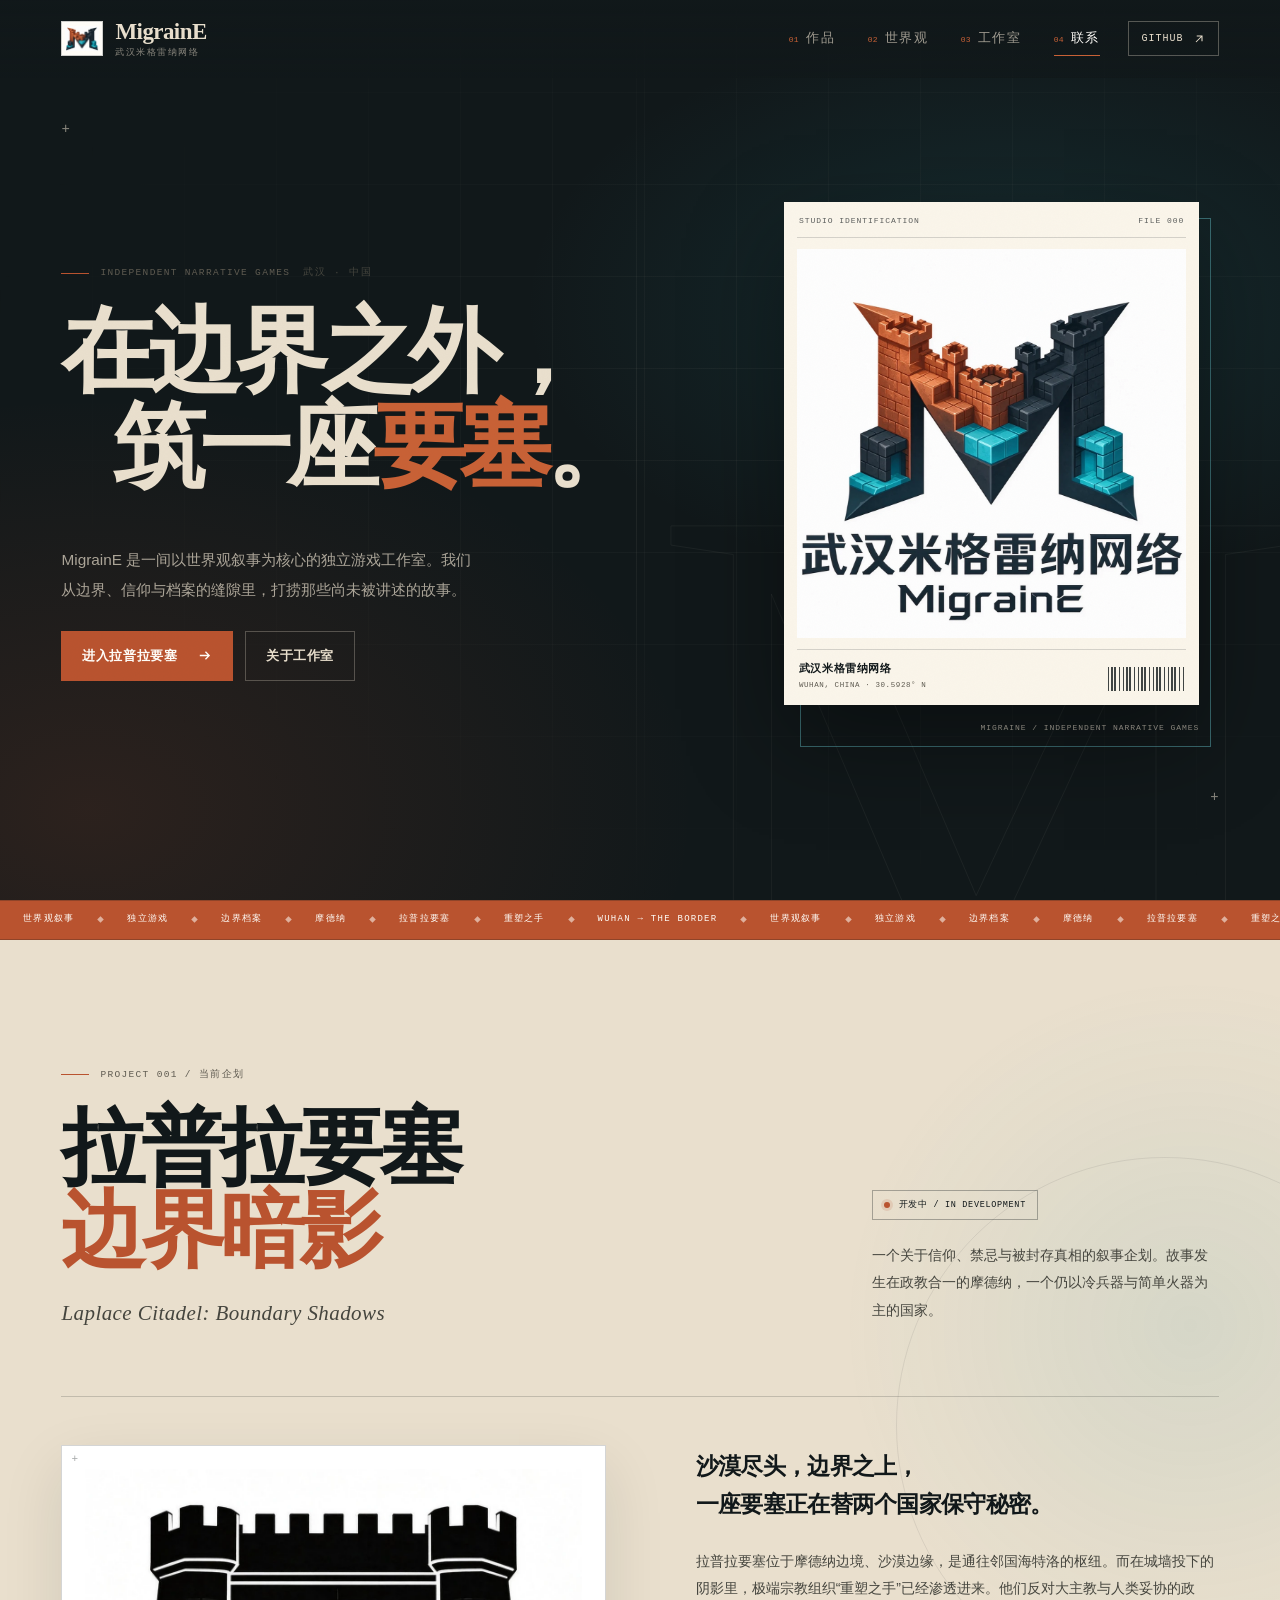
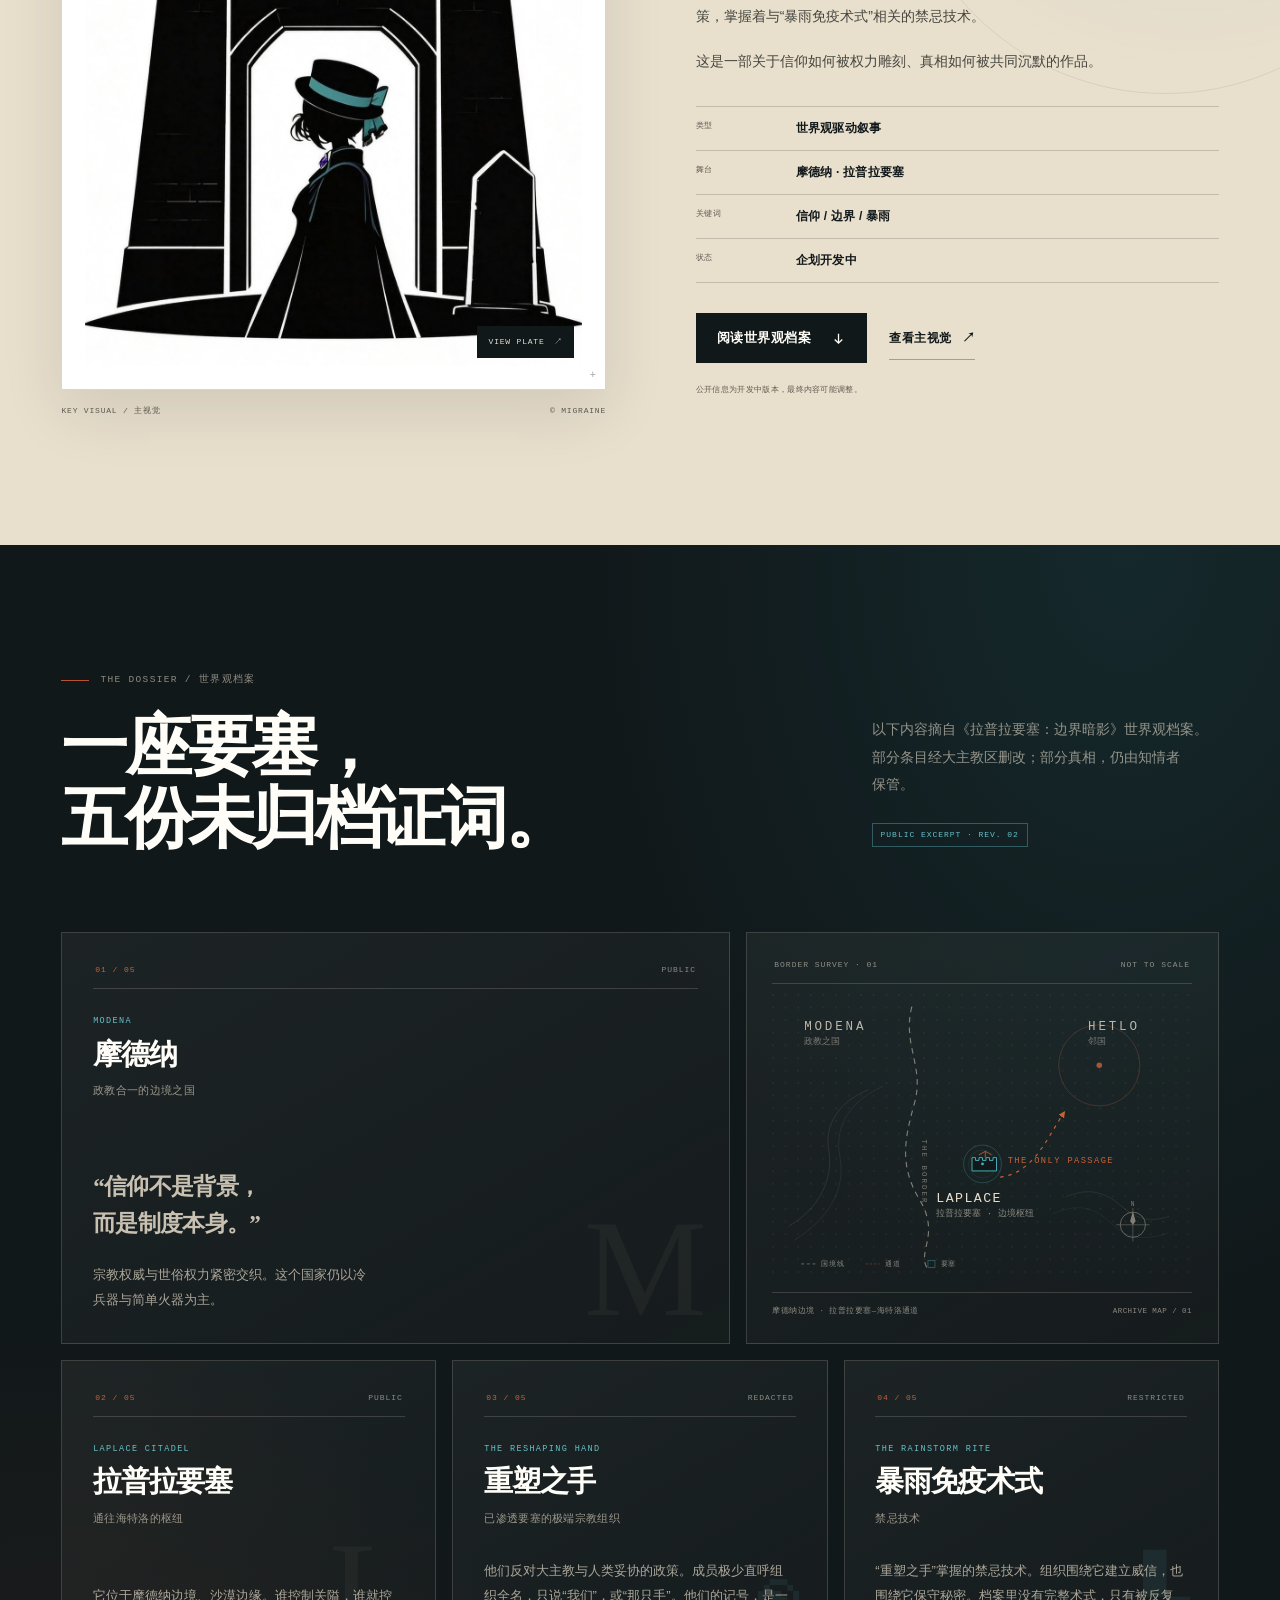
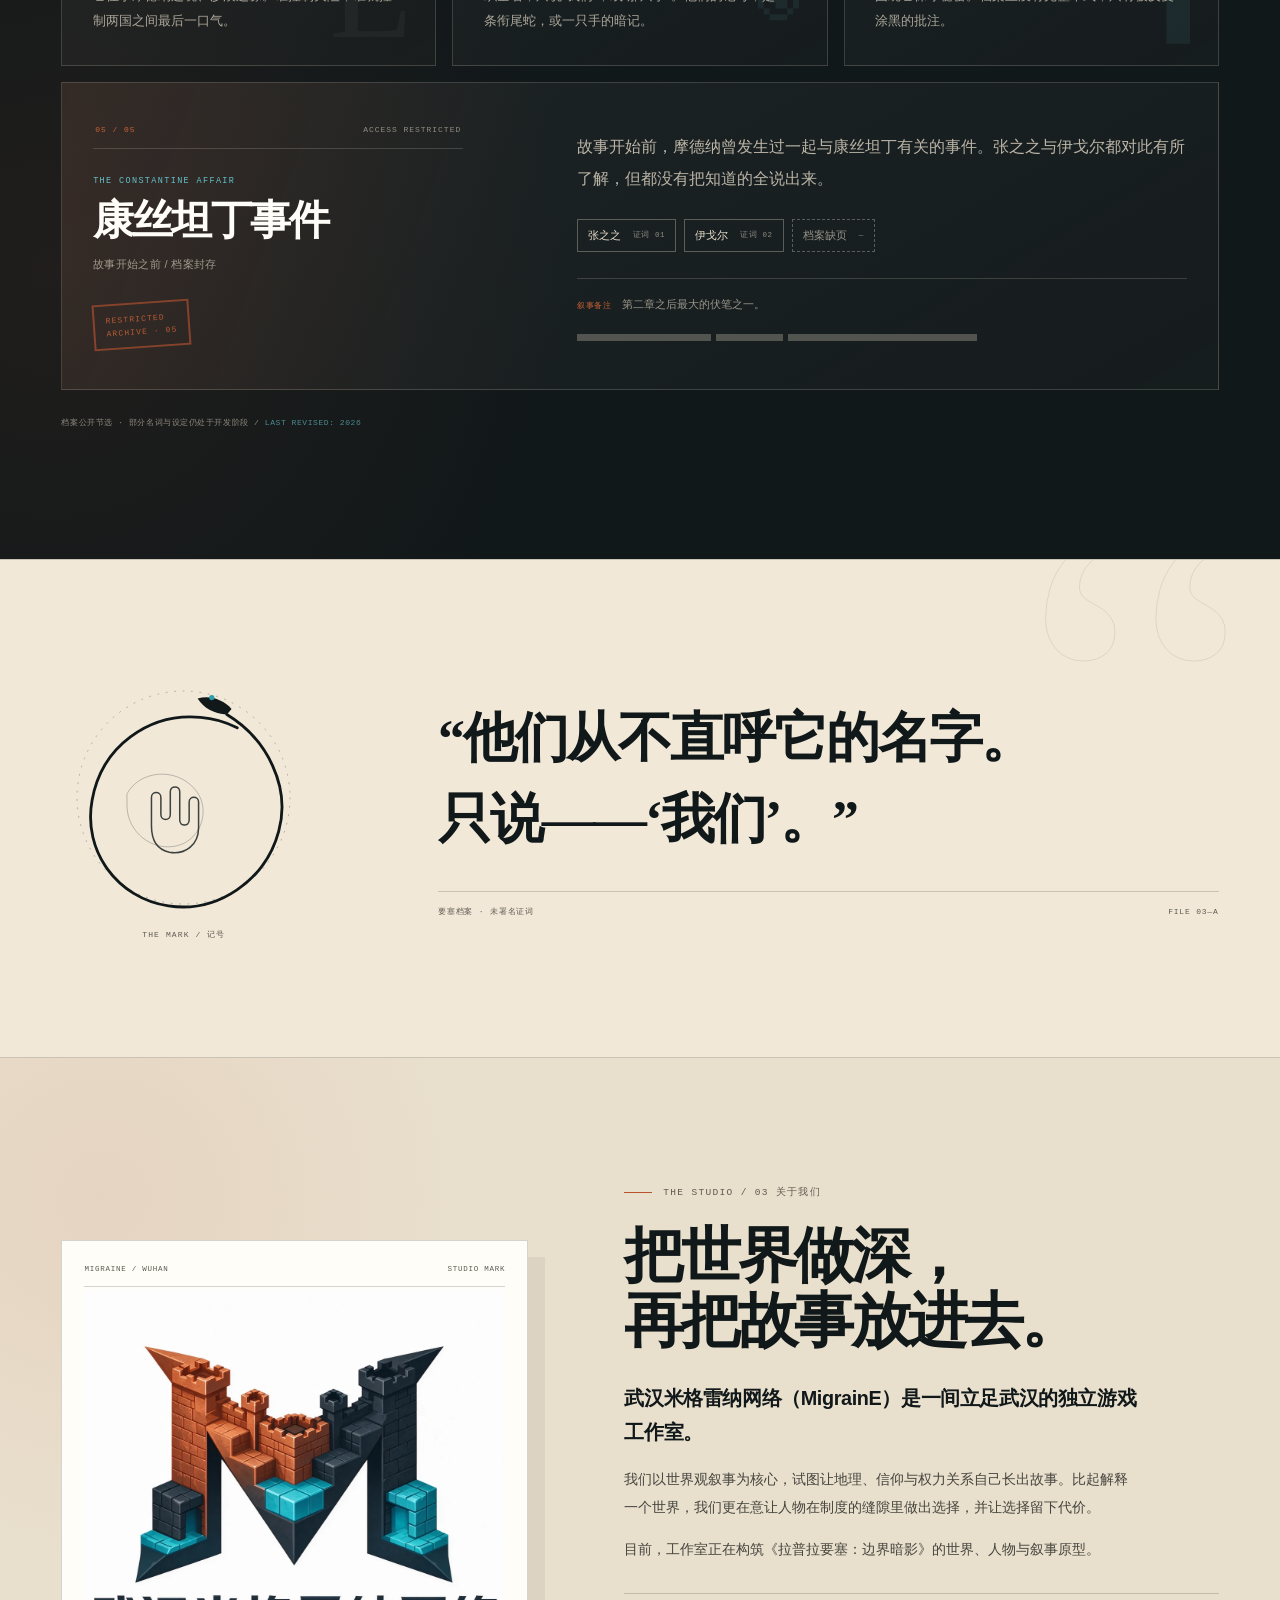
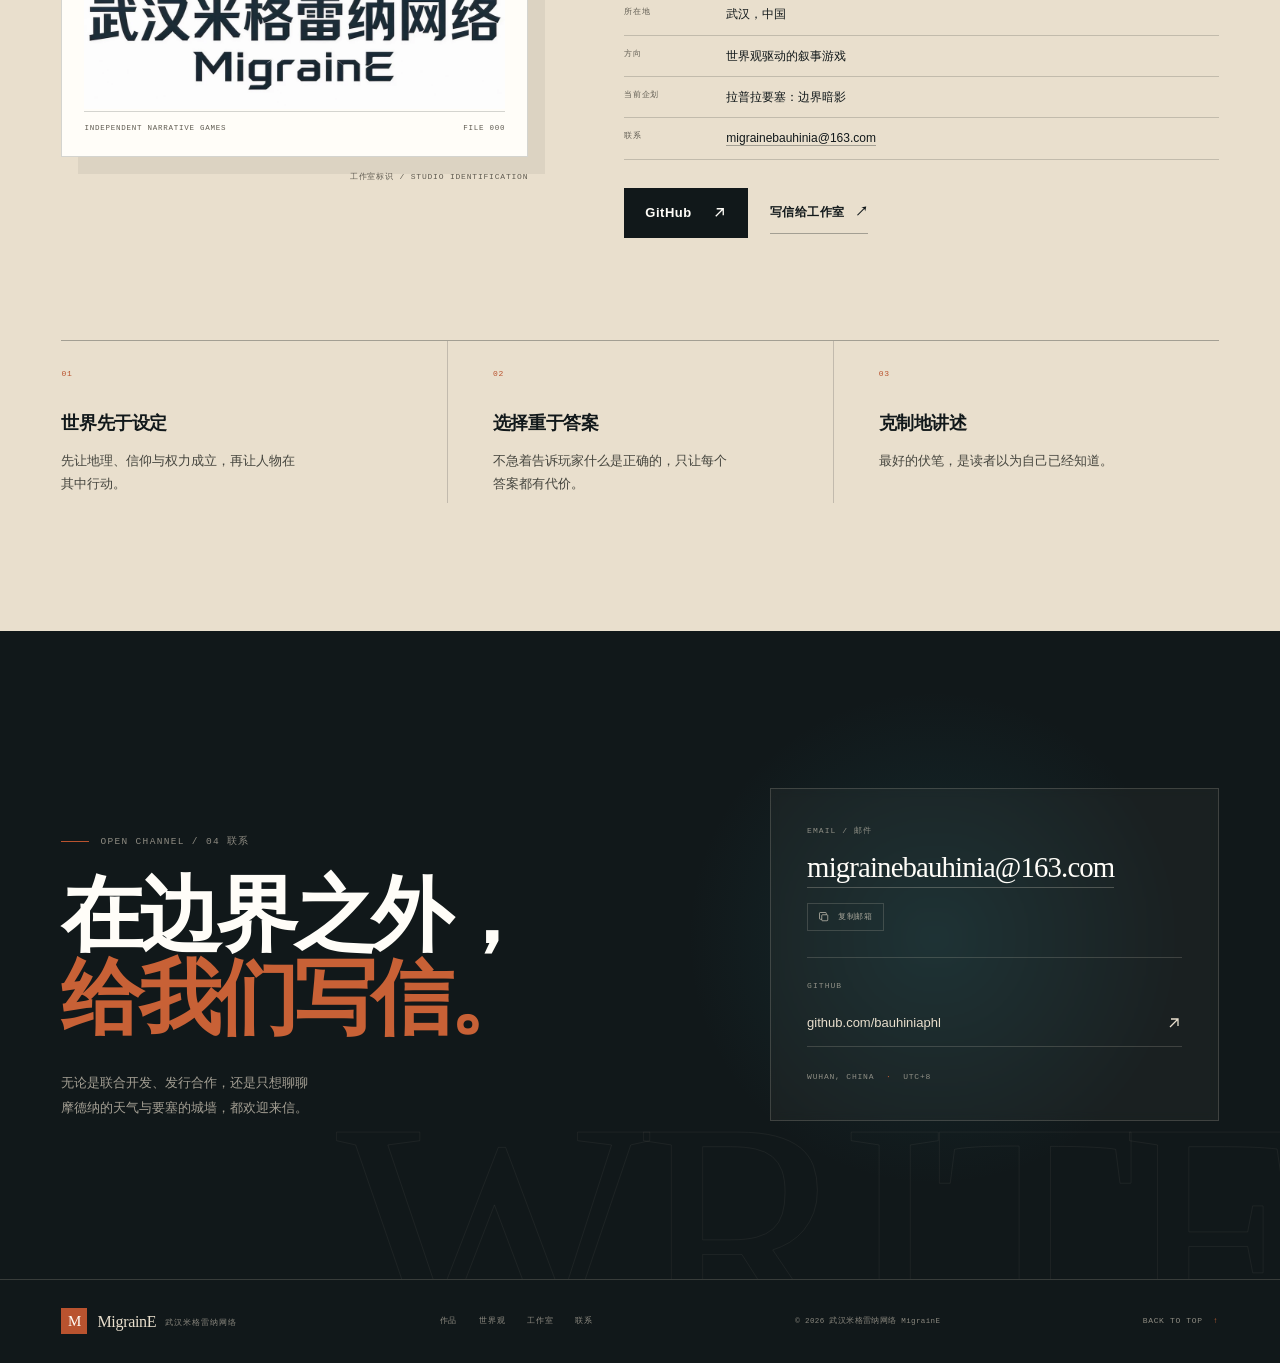
==== index.html @ 57218086 "Add files via upload" ====
<!DOCTYPE html>
<html lang="zh-CN">
<head>
  <meta charset="utf-8">
  <meta name="viewport" content="width=device-width, initial-scale=1">
  <title>MigrainE｜武汉米格雷纳网络 · 独立叙事游戏工作室</title>
  <meta name="description" content="MigrainE（武汉米格雷纳网络）是一间位于武汉的独立叙事游戏工作室。正在构筑《拉普拉要塞：边界暗影》——一部发生在政教之国摩德纳、围绕信仰、禁忌术式与被封存真相的叙事企划。">
  <meta name="theme-color" content="#11181a">
  <meta name="color-scheme" content="light">
  <link rel="canonical" href="https://bauhiniaphl.github.io/">
  <link rel="icon" type="image/png" sizes="32x32" href="assets/favicon-32.png">
  <link rel="apple-touch-icon" sizes="180x180" href="assets/apple-touch-icon.png">
  <link rel="manifest" href="site.webmanifest">
  <link rel="preload" as="image" href="assets/studio-logo.webp" type="image/webp">
  <link rel="stylesheet" href="styles.css">
  <script>document.documentElement.classList.add('js');</script>
  <noscript><style>.js .reveal{opacity:1!important;transform:none!important}</style></noscript>

  <meta property="og:type" content="website">
  <meta property="og:site_name" content="MigrainE">
  <meta property="og:locale" content="zh_CN">
  <meta property="og:title" content="MigrainE｜在边界之外，筑一座要塞">
  <meta property="og:description" content="武汉米格雷纳网络是一间以世界观叙事为核心的独立游戏工作室。当前企划：《拉普拉要塞：边界暗影》。">
  <meta property="og:url" content="https://bauhiniaphl.github.io/">
  <meta property="og:image" content="https://bauhiniaphl.github.io/assets/og-cover.jpg">
  <meta property="og:image:width" content="1200">
  <meta property="og:image:height" content="630">
  <meta property="og:image:alt" content="MigrainE 武汉米格雷纳网络——《拉普拉要塞：边界暗影》">
  <meta name="twitter:card" content="summary_large_image">
  <meta name="twitter:title" content="MigrainE｜在边界之外，筑一座要塞">
  <meta name="twitter:description" content="武汉米格雷纳网络是一间以世界观叙事为核心的独立游戏工作室。当前企划：《拉普拉要塞：边界暗影》。">
  <meta name="twitter:image" content="https://bauhiniaphl.github.io/assets/og-cover.jpg">

  <script type="application/ld+json">
  {
    "@context": "https://schema.org",
    "@type": "Organization",
    "name": "武汉米格雷纳网络",
    "alternateName": "MigrainE",
    "url": "https://bauhiniaphl.github.io/",
    "logo": "https://bauhiniaphl.github.io/assets/studio-logo.png",
    "email": "migrainebauhinia@163.com",
    "description": "位于武汉的独立叙事游戏工作室，以世界观叙事为核心。",
    "sameAs": ["https://github.com/bauhiniaphl"]
  }
  </script>
</head>
<body>
  <a class="skip-link" href="#main">跳到主要内容</a>
  <div class="grain" aria-hidden="true"></div>

  <header class="site-header" data-header>
    <div class="header-inner">
      <a class="brand" href="#top" aria-label="MigrainE 首页">
        <span class="brand-seal" aria-hidden="true">
          <img src="assets/studio-emblem.webp" alt="" width="560" height="402">
        </span>
        <span class="brand-text">
          <span class="brand-name">MigrainE</span>
          <span class="brand-cn">武汉米格雷纳网络</span>
        </span>
      </a>

      <nav class="site-nav" id="site-nav" aria-label="主导航">
        <a href="#project" data-nav="project"><span class="nav-index">01</span>作品</a>
        <a href="#world" data-nav="world"><span class="nav-index">02</span>世界观</a>
        <a href="#studio" data-nav="studio"><span class="nav-index">03</span>工作室</a>
        <a href="#contact" data-nav="contact"><span class="nav-index">04</span>联系</a>
        <a class="nav-mobile-github" href="https://github.com/bauhiniaphl" target="_blank" rel="noopener noreferrer">GitHub <span aria-hidden="true">↗</span></a>
        <div class="nav-mobile-meta">
          <span>Wuhan, China · UTC+8</span>
          <a href="mailto:migrainebauhinia@163.com">migrainebauhinia@163.com</a>
        </div>
      </nav>

      <div class="header-actions">
        <a class="github-link" href="https://github.com/bauhiniaphl" target="_blank" rel="noopener noreferrer">
          <span>GitHub</span>
          <svg viewBox="0 0 16 16" aria-hidden="true"><path d="M4 12 12 4M5 4h7v7"/></svg>
        </a>
        <button class="menu-toggle" type="button" aria-expanded="false" aria-controls="site-nav" aria-label="打开菜单">
          <span></span><span></span>
        </button>
      </div>
    </div>
  </header>

  <main id="main">
    <section class="hero" id="top" aria-labelledby="hero-title">
      <div class="hero-field" aria-hidden="true">
        <span class="hero-ghost">M</span>
        <span class="hero-cross hero-cross--tl">+</span>
        <span class="hero-cross hero-cross--br">+</span>
      </div>

      <div class="container hero-inner">
        <div class="hero-copy">
          <p class="eyebrow reveal">
            <span class="eyebrow-line" aria-hidden="true"></span>
            Independent narrative games
            <span class="eyebrow-cn">武汉 · 中国</span>
          </p>

          <h1 class="hero-title reveal" id="hero-title" style="--delay:.08s">
            <span>在边界之外，</span>
            <span>筑一座<em>要塞</em>。</span>
          </h1>

          <div class="hero-bottom reveal" style="--delay:.16s">
            <p class="hero-lede">
              MigrainE 是一间以世界观叙事为核心的独立游戏工作室。我们从边界、信仰与档案的缝隙里，打捞那些尚未被讲述的故事。
            </p>
            <div class="hero-actions">
              <a class="button button--solid" href="#project">
                进入拉普拉要塞
                <svg viewBox="0 0 16 16" aria-hidden="true"><path d="M3 8h10M9 4l4 4-4 4"/></svg>
              </a>
              <a class="button button--ghost" href="#studio">关于工作室</a>
            </div>
          </div>
        </div>

        <figure class="studio-card reveal" style="--delay:.24s">
          <div class="studio-card-frame">
            <div class="card-topline">
              <span>Studio identification</span>
              <span>File 000</span>
            </div>
            <div class="studio-card-image">
              <img src="assets/studio-logo.webp" alt="MigrainE 武汉米格雷纳网络工作室标识：由橙色与黑色城堡构成的字母 M，基座为青绿色。" width="1226" height="1226" fetchpriority="high" decoding="async">
            </div>
            <div class="card-bottomline">
              <div class="card-identity">
                <strong>武汉米格雷纳网络</strong>
                <span>Wuhan, China · 30.5928° N</span>
              </div>
              <div class="barcode" aria-hidden="true"></div>
            </div>
          </div>
          <figcaption>MigrainE / Independent narrative games</figcaption>
        </figure>
      </div>

      <div class="container hero-meta reveal" style="--delay:.3s">
        <p>30.5928° N&nbsp;&nbsp;/&nbsp;&nbsp;114.3055° E</p>
        <p class="scroll-cue"><span>Scroll to enter</span><i aria-hidden="true"></i></p>
        <p>Project 001 <span aria-hidden="true">/</span> Laplace</p>
      </div>
    </section>

    <div class="ticker" aria-hidden="true">
      <div class="ticker-track">
        <span>世界观叙事</span><i>◆</i>
        <span>独立游戏</span><i>◆</i>
        <span>边界档案</span><i>◆</i>
        <span>摩德纳</span><i>◆</i>
        <span>拉普拉要塞</span><i>◆</i>
        <span>重塑之手</span><i>◆</i>
        <span>Wuhan → The Border</span><i>◆</i>
        <span>世界观叙事</span><i>◆</i>
        <span>独立游戏</span><i>◆</i>
        <span>边界档案</span><i>◆</i>
        <span>摩德纳</span><i>◆</i>
        <span>拉普拉要塞</span><i>◆</i>
        <span>重塑之手</span><i>◆</i>
        <span>Wuhan → The Border</span><i>◆</i>
      </div>
    </div>

    <section class="project section" id="project" aria-labelledby="project-title">
      <div class="container">
        <header class="section-head">
          <div class="section-heading reveal">
            <p class="eyebrow"><span class="eyebrow-line" aria-hidden="true"></span>Project 001 / 当前企划</p>
            <h2 id="project-title">拉普拉要塞<br><span>边界暗影</span></h2>
            <p class="latin-title">Laplace Citadel: Boundary Shadows</p>
          </div>
          <div class="section-head-aside reveal" style="--delay:.1s">
            <span class="status"><i aria-hidden="true"></i>开发中 / In development</span>
            <p>一个关于信仰、禁忌与被封存真相的叙事企划。故事发生在政教合一的摩德纳，一个仍以冷兵器与简单火器为主的国家。</p>
          </div>
        </header>

        <div class="project-grid">
          <figure class="project-figure reveal">
            <button class="art-open" type="button" data-lightbox data-title="拉普拉要塞：边界暗影" data-caption="Key visual · Project 001" data-image="assets/work-logo.webp" aria-label="查看《拉普拉要塞：边界暗影》主视觉大图">
              <span class="art-plate">
                <img src="assets/work-logo.webp" alt="《拉普拉要塞：边界暗影》视觉：戴青绿色缎带礼帽的女性剪影站在黑色要塞拱门前，右侧立着一块石碑。" width="1115" height="1115" loading="lazy" decoding="async">
                <span class="art-open-label">View plate <span aria-hidden="true">↗</span></span>
              </span>
            </button>
            <figcaption>
              <span>Key visual / 主视觉</span>
              <span>© MigrainE</span>
            </figcaption>
          </figure>

          <div class="project-copy reveal" style="--delay:.1s">
            <p class="project-lede">沙漠尽头，边界之上，<br>一座要塞正在替两个国家保守秘密。</p>
            <p>拉普拉要塞位于摩德纳边境、沙漠边缘，是通往邻国海特洛的枢纽。而在城墙投下的阴影里，极端宗教组织“重塑之手”已经渗透进来。他们反对大主教与人类妥协的政策，掌握着与“暴雨免疫术式”相关的禁忌技术。</p>
            <p>这是一部关于信仰如何被权力雕刻、真相如何被共同沉默的作品。</p>

            <dl class="project-meta">
              <div><dt>类型</dt><dd>世界观驱动叙事</dd></div>
              <div><dt>舞台</dt><dd>摩德纳 · 拉普拉要塞</dd></div>
              <div><dt>关键词</dt><dd>信仰 / 边界 / 暴雨</dd></div>
              <div><dt>状态</dt><dd>企划开发中</dd></div>
            </dl>

            <div class="project-actions">
              <a class="button button--ink" href="#world">
                阅读世界观档案
                <svg viewBox="0 0 16 16" aria-hidden="true"><path d="M8 3v10M4 9l4 4 4-4"/></svg>
              </a>
              <button class="text-button" type="button" data-lightbox data-title="拉普拉要塞：边界暗影" data-caption="Key visual · Project 001" data-image="assets/work-logo.webp">
                查看主视觉 <span aria-hidden="true">↗</span>
              </button>
            </div>
            <p class="micro-note">公开信息为开发中版本，最终内容可能调整。</p>
          </div>
        </div>
      </div>
    </section>

    <section class="world section" id="world" aria-labelledby="world-title">
      <div class="container">
        <header class="section-head section-head--dark">
          <div class="section-heading reveal">
            <p class="eyebrow eyebrow--light"><span class="eyebrow-line" aria-hidden="true"></span>The dossier / 世界观档案</p>
            <h2 id="world-title">一座要塞，<br>五份未归档证词。</h2>
          </div>
          <div class="section-head-aside reveal" style="--delay:.1s">
            <p>以下内容摘自《拉普拉要塞：边界暗影》世界观档案。部分条目经大主教区删改；部分真相，仍由知情者保管。</p>
            <p class="file-stamp">Public excerpt · Rev. 02</p>
          </div>
        </header>

        <div class="dossier-grid">
          <article class="dossier-card dossier-card--modena reveal">
            <div class="card-topline">
              <span class="file-no">01 / 05</span>
              <span>Public</span>
            </div>
            <p class="card-en">Modena</p>
            <h3>摩德纳</h3>
            <p class="card-tag">政教合一的边境之国</p>
            <p class="card-quote">“信仰不是背景，<br>而是制度本身。”</p>
            <p class="card-body">宗教权威与世俗权力紧密交织。这个国家仍以冷兵器与简单火器为主。</p>
            <span class="card-mark" aria-hidden="true">M</span>
          </article>

          <figure class="map-card reveal" style="--delay:.06s">
            <div class="card-topline">
              <span>Border survey · 01</span>
              <span>Not to scale</span>
            </div>
            <svg class="border-map" viewBox="0 0 600 410" role="img" aria-labelledby="map-title map-desc">
              <title id="map-title">摩德纳边境与拉普拉要塞位置示意图</title>
              <desc id="map-desc">拉普拉要塞位于摩德纳边境沙漠边缘，一条通道由此通往邻国海特洛。</desc>
              <defs>
                <pattern id="map-dots" width="18" height="18" patternUnits="userSpaceOnUse">
                  <circle cx="1.5" cy="1.5" r="1" fill="currentColor" opacity=".12"/>
                </pattern>
                <marker id="route-arrow" viewBox="0 0 10 10" refX="8" refY="5" markerWidth="6" markerHeight="6" orient="auto-start-reverse">
                  <path d="M0 0 10 5 0 10z" fill="#c86136"/>
                </marker>
              </defs>
              <rect width="600" height="410" fill="url(#map-dots)"/>
              <g fill="none" stroke="currentColor" stroke-width="1">
                <path d="M24 332c45-26 64-69 57-109s20-72 57-86" opacity=".14"/>
                <path d="M32 352c48-30 74-72 65-119s18-82 62-101" opacity=".1"/>
                <path d="M420 290c31-13 55-8 78 12s41 25 70 16" opacity=".12"/>
                <path d="M400 315c36-17 62-10 84 12s45 27 82 15" opacity=".08"/>
              </g>
              <circle cx="468" cy="102" r="58" fill="none" stroke="#c86136" stroke-width="1" opacity=".38"/>
              <circle cx="468" cy="102" r="4" fill="#c86136" opacity=".8"/>
              <path d="M200 18c-14 53 18 86 4 137s-23 89 7 139-4 75 11 98" fill="none" stroke="currentColor" stroke-width="1.6" stroke-dasharray="8 7" opacity=".5"/>
              <text class="map-border-label" x="214" y="208" fill="currentColor" opacity=".45" font-size="10.5" letter-spacing="3" transform="rotate(90 214 208)">THE BORDER</text>
              <text x="46" y="52" fill="currentColor" font-size="18" letter-spacing="4" opacity=".78">MODENA</text>
              <text x="46" y="72" fill="currentColor" font-size="13" opacity=".46">政教之国</text>
              <text x="452" y="52" fill="currentColor" font-size="18" letter-spacing="4" opacity=".78">HETLO</text>
              <text x="452" y="72" fill="currentColor" font-size="13" opacity=".46">邻国</text>
              <path d="M326 262c49-6 68-58 92-93" fill="none" stroke="#c86136" stroke-width="1.6" stroke-dasharray="5 7" marker-end="url(#route-arrow)"/>
              <text class="map-route-label" x="337" y="241" fill="#c86136" font-size="12.5" letter-spacing="2">THE ONLY PASSAGE</text>
              <g transform="translate(280 222)">
                <circle cx="21" cy="21" r="27" fill="none" stroke="#48aeb7" stroke-width="1" opacity=".4"/>
                <circle cx="21" cy="21" r="20" fill="none" stroke="#48aeb7" stroke-width="1" opacity=".16"/>
                <path d="M6 31V12h5v4h5v-4h5v4h5v-4h5v4h5v-4h5v19H6z" fill="#11181a" stroke="#48aeb7" stroke-width="1.4"/>
                <path d="M25 3v9M16 8l9-5 9 5" fill="none" stroke="#c86136" stroke-width="1.2"/>
                <circle cx="21" cy="21" r="2" fill="#48aeb7"/>
              </g>
              <text x="235" y="297" fill="currentColor" font-size="19" letter-spacing="2">LAPLACE</text>
              <text class="map-site-cn" x="235" y="317" fill="currentColor" font-size="13" opacity=".55">拉普拉要塞 · 边境枢纽</text>
              <g class="map-compass" transform="translate(516 330)" fill="none" stroke="currentColor" opacity=".5">
                <circle r="18"/>
                <path d="M0-24V24M-24 0H24" stroke-width=".7"/>
                <path d="M0-19 4-5 0 0-4-5z" fill="currentColor" stroke="none"/>
                <text x="-3" y="-27" fill="currentColor" stroke="none" font-size="9">N</text>
              </g>
              <g class="map-legend" transform="translate(42 386)" fill="currentColor" font-size="9.5" letter-spacing="1.3" opacity=".55">
                <line x1="0" y1="0" x2="20" y2="0" stroke="currentColor" stroke-dasharray="4 4"/>
                <text x="28" y="3">国境线</text>
                <line x1="92" y1="0" x2="112" y2="0" stroke="#c86136" stroke-dasharray="3 3"/>
                <text x="120" y="3">通道</text>
                <rect x="181" y="-5" width="10" height="10" fill="none" stroke="#48aeb7"/>
                <text x="199" y="3">要塞</text>
              </g>
            </svg>
            <figcaption>
              <span>摩德纳边境 · 拉普拉要塞—海特洛通道</span>
              <span>Archive map / 01</span>
            </figcaption>
          </figure>

          <article class="dossier-card reveal">
            <div class="card-topline">
              <span class="file-no">02 / 05</span>
              <span>Public</span>
            </div>
            <p class="card-en">Laplace Citadel</p>
            <h3>拉普拉要塞</h3>
            <p class="card-tag">通往海特洛的枢纽</p>
            <p class="card-body">它位于摩德纳边境、沙漠边缘。谁控制关隘，谁就控制两国之间最后一口气。</p>
            <span class="card-mark" aria-hidden="true">L</span>
          </article>

          <article class="dossier-card reveal" style="--delay:.06s">
            <div class="card-topline">
              <span class="file-no">03 / 05</span>
              <span>Redacted</span>
            </div>
            <p class="card-en">The Reshaping Hand</p>
            <h3>重塑之手</h3>
            <p class="card-tag">已渗透要塞的极端宗教组织</p>
            <p class="card-body">他们反对大主教与人类妥协的政策。成员极少直呼组织全名，只说“我们”，或“那只手”。他们的记号，是一条衔尾蛇，或一只手的暗记。</p>
            <span class="card-mark card-mark--seal" aria-hidden="true">◉</span>
          </article>

          <article class="dossier-card reveal" style="--delay:.12s">
            <div class="card-topline">
              <span class="file-no">04 / 05</span>
              <span>Restricted</span>
            </div>
            <p class="card-en">The Rainstorm Rite</p>
            <h3>暴雨免疫术式</h3>
            <p class="card-tag">禁忌技术</p>
            <p class="card-body">“重塑之手”掌握的禁忌技术。组织围绕它建立威信，也围绕它保守秘密。档案里没有完整术式，只有被反复涂黑的批注。</p>
            <span class="card-mark card-mark--seal" aria-hidden="true">▚</span>
          </article>

          <article class="dossier-card dossier-card--wide reveal">
            <div class="constantine-head">
              <div>
                <div class="card-topline">
                  <span class="file-no">05 / 05</span>
                  <span>Access restricted</span>
                </div>
                <p class="card-en">The Constantine Affair</p>
                <h3>康丝坦丁事件</h3>
                <p class="card-tag">故事开始之前 / 档案封存</p>
              </div>
              <span class="seal" aria-hidden="true">RESTRICTED<br>ARCHIVE · 05</span>
            </div>
            <div class="constantine-body">
              <p>故事开始前，摩德纳曾发生过一起与康丝坦丁有关的事件。张之之与伊戈尔都对此有所了解，但都没有把知道的全说出来。</p>
              <div class="witnesses" aria-label="相关知情者">
                <span class="witness">张之之 <i>证词 01</i></span>
                <span class="witness">伊戈尔 <i>证词 02</i></span>
                <span class="witness witness--blank">档案缺页 <i>—</i></span>
              </div>
              <p class="dev-note"><span>叙事备注</span> 第二章之后最大的伏笔之一。</p>
              <div class="redaction" aria-hidden="true">
                <span></span><span></span><span></span>
              </div>
            </div>
          </article>
        </div>

        <p class="dossier-footnote reveal">档案公开节选 · 部分名词与设定仍处于开发阶段 / <span>Last revised: 2026</span></p>
      </div>
    </section>

    <section class="interlude" aria-labelledby="interlude-title">
      <div class="container interlude-inner">
        <div class="ouroboros reveal" aria-hidden="true">
          <svg viewBox="0 0 260 260" fill="none">
            <circle cx="130" cy="130" r="113" stroke="currentColor" stroke-width="1" stroke-dasharray="2 7" opacity=".28"/>
            <path d="M176 42c43 26 68 77 55 124-14 52-65 87-117 79C60 237 23 187 33 133 43 76 93 40 148 45c14 1 27 5 39 11" stroke="currentColor" stroke-width="3" stroke-linecap="round"/>
            <path d="M176 42c-14-1-25-7-31-17 13-4 27 1 36 11l-5 6z" fill="currentColor"/>
            <path d="M70 126c14-25 51-28 71-6 19 20 9 54-17 61-27 7-54-14-54-43 0-4 0-8 0-12z" stroke="currentColor" stroke-width="1" opacity=".26"/>
            <path d="M96 130c0-7 10-7 10 0v18c0 7 10 7 10 0v-24c0-7 10-7 10 0v30c0 7 10 7 10 0v-19c0-7 10-7 10 0v27c0 18-14 29-31 26-15-3-19-14-19-28v-30z" stroke="currentColor" stroke-width="1.6" stroke-linejoin="round" opacity=".8"/>
            <circle cx="160" cy="24" r="2.8" fill="#2b9eaa"/>
          </svg>
          <span class="ouroboros-label">The mark / 记号</span>
        </div>

        <blockquote class="interlude-quote reveal" style="--delay:.08s">
          <p id="interlude-title">“他们从不直呼它的名字。<br>只说——‘我们’。”</p>
          <footer>
            <span>要塞档案 · 未署名证词</span>
            <span>File 03—A</span>
          </footer>
        </blockquote>
      </div>
    </section>

    <section class="studio section" id="studio" aria-labelledby="studio-title">
      <div class="container">
        <div class="studio-grid">
          <figure class="studio-art reveal">
            <div class="studio-art-plate">
              <div class="plate-topline"><span>MigrainE / Wuhan</span><span>Studio mark</span></div>
              <img src="assets/studio-logo.webp" alt="武汉米格雷纳网络完整工作室标识，包含橙黑青三色的城堡 M 与中英文工作室名称。" width="1226" height="1226" loading="lazy" decoding="async">
              <div class="plate-bottomline"><span>Independent narrative games</span><span>File 000</span></div>
            </div>
            <figcaption>工作室标识 / Studio identification</figcaption>
          </figure>

          <div class="studio-copy">
            <div class="section-heading reveal">
              <p class="eyebrow"><span class="eyebrow-line" aria-hidden="true"></span>The studio / 03 关于我们</p>
              <h2 id="studio-title">把世界做深，<br>再把故事放进去。</h2>
            </div>
            <div class="studio-text reveal" style="--delay:.08s">
              <p class="studio-lede">武汉米格雷纳网络（MigrainE）是一间立足武汉的独立游戏工作室。</p>
              <p>我们以世界观叙事为核心，试图让地理、信仰与权力关系自己长出故事。比起解释一个世界，我们更在意让人物在制度的缝隙里做出选择，并让选择留下代价。</p>
              <p>目前，工作室正在构筑《拉普拉要塞：边界暗影》的世界、人物与叙事原型。</p>
            </div>

            <dl class="studio-facts reveal" style="--delay:.14s">
              <div><dt>所在地</dt><dd>武汉，中国</dd></div>
              <div><dt>方向</dt><dd>世界观驱动的叙事游戏</dd></div>
              <div><dt>当前企划</dt><dd>拉普拉要塞：边界暗影</dd></div>
              <div><dt>联系</dt><dd><a href="mailto:migrainebauhinia@163.com">migrainebauhinia@163.com</a></dd></div>
            </dl>

            <div class="studio-actions reveal" style="--delay:.2s">
              <a class="button button--ink" href="https://github.com/bauhiniaphl" target="_blank" rel="noopener noreferrer">
                GitHub
                <svg viewBox="0 0 16 16" aria-hidden="true"><path d="M4 12 12 4M5 4h7v7"/></svg>
              </a>
              <a class="text-button" href="mailto:migrainebauhinia@163.com">写信给工作室 <span aria-hidden="true">↗</span></a>
            </div>
          </div>
        </div>

        <div class="principles">
          <article class="principle reveal">
            <span class="principle-no">01</span>
            <h3>世界先于设定</h3>
            <p>先让地理、信仰与权力成立，再让人物在其中行动。</p>
          </article>
          <article class="principle reveal" style="--delay:.06s">
            <span class="principle-no">02</span>
            <h3>选择重于答案</h3>
            <p>不急着告诉玩家什么是正确的，只让每个答案都有代价。</p>
          </article>
          <article class="principle reveal" style="--delay:.12s">
            <span class="principle-no">03</span>
            <h3>克制地讲述</h3>
            <p>最好的伏笔，是读者以为自己已经知道。</p>
          </article>
        </div>
      </div>
    </section>

    <section class="contact section" id="contact" aria-labelledby="contact-title">
      <div class="contact-glow" aria-hidden="true"></div>
      <span class="contact-ghost" aria-hidden="true">WRITE</span>
      <div class="container">
        <div class="contact-grid">
          <div class="contact-copy">
            <p class="eyebrow eyebrow--light reveal"><span class="eyebrow-line" aria-hidden="true"></span>Open channel / 04 联系</p>
            <h2 class="reveal" id="contact-title" style="--delay:.06s">在边界之外，<br><em>给我们写信。</em></h2>
            <p class="reveal" style="--delay:.12s">无论是联合开发、发行合作，还是只想聊聊摩德纳的天气与要塞的城墙，都欢迎来信。</p>
          </div>

          <div class="contact-card reveal" style="--delay:.16s">
            <p class="card-label">Email / 邮件</p>
            <a class="mail-link" href="mailto:migrainebauhinia@163.com">migrainebauhinia@163.com</a>
            <button class="copy-button" type="button" data-copy-email="migrainebauhinia@163.com">
              <svg viewBox="0 0 16 16" aria-hidden="true"><rect x="5" y="5" width="8" height="8" rx="1"/><path d="M11 5V3a1 1 0 0 0-1-1H3a1 1 0 0 0-1 1v7a1 1 0 0 0 1 1h2"/></svg>
              <span>复制邮箱</span>
            </button>
            <div class="contact-divider"></div>
            <p class="card-label">GitHub</p>
            <a class="github-row" href="https://github.com/bauhiniaphl" target="_blank" rel="noopener noreferrer">
              <span>github.com/bauhiniaphl</span>
              <svg viewBox="0 0 16 16" aria-hidden="true"><path d="M4 12 12 4M5 4h7v7"/></svg>
            </a>
            <p class="contact-location">Wuhan, China <span>·</span> UTC+8</p>
          </div>
        </div>
      </div>
    </section>
  </main>

  <footer class="site-footer">
    <div class="container footer-inner">
      <a class="footer-brand" href="#top" aria-label="回到顶部">
        <span class="footer-mark" aria-hidden="true">M</span>
        <span>MigrainE <i>武汉米格雷纳网络</i></span>
      </a>
      <nav class="footer-nav" aria-label="页脚导航">
        <a href="#project">作品</a>
        <a href="#world">世界观</a>
        <a href="#studio">工作室</a>
        <a href="#contact">联系</a>
      </nav>
      <p class="copyright">© <span data-year>2026</span> 武汉米格雷纳网络 MigrainE</p>
      <a class="back-top" href="#top">Back to top <span aria-hidden="true">↑</span></a>
    </div>
  </footer>

  <dialog class="lightbox" id="lightbox" aria-labelledby="lightbox-title">
    <div class="lightbox-panel">
      <button class="lightbox-close" type="button" aria-label="关闭大图">
        <span></span><span></span>
      </button>
      <figure>
        <div class="lightbox-image"><img id="lightbox-image" src="assets/work-logo.webp" alt="" width="1115" height="1115"></div>
        <figcaption>
          <strong id="lightbox-title">拉普拉要塞：边界暗影</strong>
          <span id="lightbox-caption">Key visual · Project 001</span>
        </figcaption>
      </figure>
    </div>
  </dialog>

  <div class="toast" role="status" aria-live="polite" data-toast></div>

  <script src="script.js" defer></script>
</body>
</html>
---- styles.css ----
/* =========================================================
   MigrainE — studio site
   A single-page, dependency-free GitHub Pages build.
   ========================================================= */

:root {
  --ink: #11181a;
  --ink-2: #172124;
  --ink-3: #223034;
  --paper: #e9dfcd;
  --paper-2: #f1e8d8;
  --paper-3: #faf5ea;
  --paper-bright: #fffdf8;
  --rust: #b9532f;
  --rust-2: #c86136;
  --teal: #2b8c97;
  --teal-2: #64c1c9;
  --muted: #5f5b51;
  --ink-soft: #45453e;
  --line: rgba(17, 24, 26, 0.18);
  --line-strong: rgba(17, 24, 26, 0.32);
  --line-light: rgba(233, 223, 205, 0.18);
  --line-light-strong: rgba(233, 223, 205, 0.32);
  --display: "Palatino Linotype", "Book Antiqua", Palatino, "URW Palladio L", Georgia, serif;
  --sans: "Segoe UI Variable Display", "Segoe UI", "Noto Sans SC", "Source Han Sans SC", "PingFang SC", "Microsoft YaHei", sans-serif;
  --serif-cn: "Songti SC", "STSong", "Noto Serif SC", "Source Han Serif SC", "SimSun", serif;
  --mono: "Cascadia Mono", "SFMono-Regular", Consolas, "Liberation Mono", monospace;
  --max: 1440px;
  --gutter: clamp(20px, 4.8vw, 72px);
  --header-h: 78px;
  --ease: cubic-bezier(0.22, 1, 0.36, 1);
}

*,
*::before,
*::after {
  box-sizing: border-box;
}

html {
  scroll-behavior: smooth;
  scroll-padding-top: calc(var(--header-h) + 20px);
}

body {
  margin: 0;
  background: var(--paper);
  color: var(--ink);
  font-family: var(--sans);
  font-size: 16px;
  line-height: 1.7;
  -webkit-font-smoothing: antialiased;
  text-rendering: optimizeLegibility;
  overflow-x: hidden;
}

body.nav-open {
  overflow: hidden;
}

img,
svg {
  max-width: 100%;
}

img {
  height: auto;
}

a {
  color: inherit;
  text-decoration: none;
}

button {
  color: inherit;
  font: inherit;
}

::selection {
  background: var(--rust);
  color: var(--paper-bright);
}

:focus-visible {
  outline: 2px solid var(--teal-2);
  outline-offset: 4px;
}

section {
  scroll-margin-top: calc(var(--header-h) + 4px);
}

.container {
  width: min(100% - (var(--gutter) * 2), var(--max));
  margin-inline: auto;
}

.sr-only {
  position: absolute;
  width: 1px;
  height: 1px;
  padding: 0;
  margin: -1px;
  overflow: hidden;
  clip: rect(0, 0, 0, 0);
  white-space: nowrap;
  border: 0;
}

.skip-link {
  position: fixed;
  top: 12px;
  left: 12px;
  z-index: 10000;
  padding: 10px 16px;
  background: var(--paper-bright);
  color: var(--ink);
  font-size: 13px;
  transform: translateY(-160%);
  transition: transform 0.2s ease;
}

.skip-link:focus {
  transform: translateY(0);
}

/* ---------- ambient grain ------------------------------------------------ */

.grain {
  position: fixed;
  inset: 0;
  z-index: 2000;
  pointer-events: none;
  opacity: 0.035;
  mix-blend-mode: multiply;
  background-image: url("data:image/svg+xml,%3Csvg xmlns='http://www.w3.org/2000/svg' width='180' height='180'%3E%3Cfilter id='n'%3E%3CfeTurbulence type='fractalNoise' baseFrequency='.82' numOctaves='3' stitchTiles='stitch'/%3E%3C/filter%3E%3Crect width='100%25' height='100%25' filter='url(%23n)' opacity='.65'/%3E%3C/svg%3E");
}

/* ---------- header ------------------------------------------------------- */

.site-header {
  position: fixed;
  inset: 0 0 auto;
  z-index: 100;
  height: var(--header-h);
  color: var(--paper);
  background: linear-gradient(180deg, rgba(17, 24, 26, 0.92), rgba(17, 24, 26, 0.72));
  border-bottom: 1px solid transparent;
  transition:
    background 0.4s ease,
    border-color 0.4s ease,
    backdrop-filter 0.4s ease;
}

.site-header.is-scrolled {
  background: rgba(17, 24, 26, 0.94);
  border-bottom-color: var(--line-light);
  backdrop-filter: blur(16px);
  -webkit-backdrop-filter: blur(16px);
}

.header-inner {
  width: min(100% - (var(--gutter) * 2), var(--max));
  height: 100%;
  margin-inline: auto;
  display: flex;
  align-items: center;
  justify-content: space-between;
  gap: 28px;
}

.brand {
  display: inline-flex;
  align-items: center;
  gap: 12px;
  flex-shrink: 0;
}

.brand-seal {
  display: grid;
  place-items: center;
  width: 42px;
  height: 35px;
  padding: 3px;
  background: var(--paper-bright);
  border: 1px solid rgba(17, 24, 26, 0.2);
}

.brand-seal img {
  display: block;
  width: 100%;
  height: 100%;
  object-fit: contain;
}

.brand-text {
  display: flex;
  flex-direction: column;
  line-height: 1;
}

.brand-name {
  font-family: var(--display);
  font-size: 23px;
  font-weight: 600;
  letter-spacing: -0.025em;
}

.brand-cn {
  margin-top: 5px;
  color: rgba(233, 223, 205, 0.56);
  font-size: 9px;
  letter-spacing: 0.16em;
}

.site-nav {
  display: flex;
  align-items: center;
  gap: clamp(20px, 2.6vw, 42px);
  margin-left: auto;
}

.site-nav > a {
  position: relative;
  display: inline-flex;
  align-items: baseline;
  gap: 8px;
  padding: 8px 0;
  color: rgba(233, 223, 205, 0.66);
  font-size: 13px;
  letter-spacing: 0.08em;
  transition: color 0.25s ease;
}

.site-nav > a::after {
  content: "";
  position: absolute;
  right: 0;
  bottom: 2px;
  left: 0;
  height: 1px;
  background: var(--rust-2);
  transform: scaleX(0);
  transform-origin: right;
  transition: transform 0.35s var(--ease);
}

.site-nav > a:hover,
.site-nav > a.is-active {
  color: var(--paper-bright);
}

.site-nav > a:hover::after,
.site-nav > a.is-active::after {
  transform: scaleX(1);
  transform-origin: left;
}

.nav-index {
  color: var(--rust-2);
  font-family: var(--mono);
  font-size: 8px;
  letter-spacing: 0;
}

.site-nav > .nav-mobile-github,
.nav-mobile-meta {
  display: none;
}

.header-actions {
  display: flex;
  align-items: center;
  gap: 14px;
  flex-shrink: 0;
}

.github-link {
  display: inline-flex;
  align-items: center;
  gap: 9px;
  padding: 8px 13px;
  border: 1px solid var(--line-light-strong);
  font-family: var(--mono);
  font-size: 10px;
  letter-spacing: 0.1em;
  text-transform: uppercase;
  transition:
    border-color 0.25s ease,
    background 0.25s ease;
}

.github-link svg {
  width: 12px;
  height: 12px;
  fill: none;
  stroke: currentColor;
  stroke-width: 1.4;
  transition: transform 0.3s var(--ease);
}

.github-link:hover {
  border-color: rgba(233, 223, 205, 0.7);
  background: rgba(233, 223, 205, 0.06);
}

.github-link:hover svg {
  transform: translate(2px, -2px);
}

.menu-toggle {
  display: none;
  position: relative;
  width: 42px;
  height: 42px;
  padding: 0;
  background: none;
  border: 1px solid var(--line-light);
  cursor: pointer;
}

.menu-toggle span {
  position: absolute;
  left: 11px;
  width: 18px;
  height: 1px;
  background: var(--paper);
  transition:
    transform 0.35s var(--ease),
    top 0.35s var(--ease);
}

.menu-toggle span:first-child {
  top: 17px;
}

.menu-toggle span:last-child {
  top: 24px;
}

body.nav-open .menu-toggle span:first-child {
  top: 21px;
  transform: rotate(45deg);
}

body.nav-open .menu-toggle span:last-child {
  top: 21px;
  transform: rotate(-45deg);
}

/* ---------- shared type & controls -------------------------------------- */

.eyebrow {
  display: flex;
  align-items: center;
  gap: 11px;
  margin: 0 0 24px;
  color: var(--muted);
  font-family: var(--mono);
  font-size: 9.5px;
  letter-spacing: 0.14em;
  line-height: 1.5;
  text-transform: uppercase;
}

.eyebrow-line {
  display: inline-block;
  width: 28px;
  height: 1px;
  background: var(--rust);
  flex-shrink: 0;
}

.eyebrow-cn {
  margin-left: 2px;
  color: var(--ink-soft);
  letter-spacing: 0.18em;
}

.eyebrow--light {
  color: rgba(233, 223, 205, 0.58);
}

.eyebrow--light .eyebrow-cn {
  color: rgba(233, 223, 205, 0.62);
}

h1,
h2,
h3,
p {
  margin-top: 0;
  text-wrap: pretty;
}

.hero-lede,
.project-lede,
.contact-copy > p:last-child {
  text-wrap: balance;
}

h1,
h2,
h3 {
  font-family: var(--sans);
  font-weight: 700;
  text-wrap: balance;
}

h2 {
  margin-bottom: 0;
  font-size: clamp(2.7rem, 5.2vw, 5.2rem);
  letter-spacing: -0.055em;
  line-height: 1.08;
}

.section {
  position: relative;
  padding-block: clamp(92px, 10vw, 156px);
}

.section-head {
  display: grid;
  grid-template-columns: minmax(0, 1.35fr) minmax(280px, 0.65fr);
  gap: clamp(36px, 7vw, 120px);
  align-items: end;
  margin-bottom: clamp(50px, 6vw, 86px);
}

.section-heading h2 {
  max-width: 12em;
}

.section-head-aside {
  padding-bottom: 8px;
}

.section-head-aside p {
  margin-bottom: 20px;
  color: var(--ink-soft);
  font-size: 14px;
  line-height: 1.95;
}

.section-head-aside > p:last-child {
  margin-bottom: 0;
}

.button {
  display: inline-flex;
  align-items: center;
  justify-content: center;
  gap: 20px;
  min-height: 50px;
  padding: 13px 20px;
  border: 1px solid transparent;
  font-family: var(--sans);
  font-size: 13px;
  font-weight: 600;
  letter-spacing: 0.04em;
  line-height: 1.4;
  cursor: pointer;
  transition:
    color 0.3s ease,
    background 0.3s ease,
    border-color 0.3s ease,
    transform 0.3s var(--ease);
}

.button svg {
  width: 15px;
  height: 15px;
  fill: none;
  stroke: currentColor;
  stroke-width: 1.4;
  flex-shrink: 0;
  transition: transform 0.3s var(--ease);
}

.button:hover {
  transform: translateY(-2px);
}

.button:hover svg {
  transform: translate(2px, 0);
}

.button--solid {
  background: var(--rust);
  border-color: var(--rust);
  color: var(--paper-bright);
}

.button--solid:hover {
  background: var(--rust-2);
  border-color: var(--rust-2);
}

.button--ghost {
  border-color: rgba(233, 223, 205, 0.28);
  color: var(--paper);
}

.button--ghost:hover {
  border-color: rgba(233, 223, 205, 0.72);
  background: rgba(233, 223, 205, 0.05);
}

.button--ink {
  background: var(--ink);
  border-color: var(--ink);
  color: var(--paper-bright);
}

.button--ink:hover {
  background: var(--ink-3);
  border-color: var(--ink-3);
}

.text-button {
  display: inline-flex;
  align-items: center;
  gap: 10px;
  padding: 10px 0;
  background: none;
  border: 0;
  border-bottom: 1px solid var(--line-strong);
  color: var(--ink);
  font-size: 12px;
  font-weight: 600;
  letter-spacing: 0.04em;
  cursor: pointer;
  transition: border-color 0.25s ease, color 0.25s ease;
}

.text-button span {
  font-size: 13px;
  transition: transform 0.3s var(--ease);
}

.text-button:hover {
  border-color: var(--rust);
  color: var(--rust);
}

.text-button:hover span {
  transform: translate(2px, -2px);
}

/* ---------- hero --------------------------------------------------------- */

.hero {
  position: relative;
  display: flex;
  flex-direction: column;
  min-height: max(780px, 100svh);
  padding: calc(var(--header-h) + clamp(42px, 7vh, 90px)) 0 26px;
  overflow: hidden;
  background:
    radial-gradient(ellipse at 79% 34%, rgba(43, 140, 151, 0.18), transparent 34%),
    radial-gradient(ellipse at 7% 90%, rgba(185, 83, 47, 0.16), transparent 36%),
    var(--ink);
  color: var(--paper);
}

.hero-field {
  position: absolute;
  inset: 0;
  pointer-events: none;
}

.hero-field::before {
  content: "";
  position: absolute;
  inset: 0;
  background-image:
    linear-gradient(rgba(233, 223, 205, 0.055) 1px, transparent 1px),
    linear-gradient(90deg, rgba(233, 223, 205, 0.055) 1px, transparent 1px);
  background-size: 92px 92px;
  -webkit-mask-image: radial-gradient(ellipse at 68% 44%, #000 0%, transparent 75%);
  mask-image: radial-gradient(ellipse at 68% 44%, #000 0%, transparent 75%);
}

.hero-field::after {
  content: "";
  position: absolute;
  top: 0;
  bottom: 0;
  left: calc(50% - 4px);
  width: 1px;
  background: linear-gradient(180deg, transparent, rgba(233, 223, 205, 0.08), transparent);
}

.hero-ghost {
  position: absolute;
  right: -0.04em;
  bottom: -0.19em;
  color: transparent;
  font-family: var(--display);
  font-size: clamp(340px, 58vw, 860px);
  line-height: 0.75;
  -webkit-text-stroke: 1px rgba(233, 223, 205, 0.055);
  user-select: none;
}

.hero-cross {
  position: absolute;
  color: rgba(233, 223, 205, 0.56);
  font-family: var(--mono);
  font-size: 14px;
}

.hero-cross--tl {
  top: 118px;
  left: var(--gutter);
}

.hero-cross--br {
  right: var(--gutter);
  bottom: 90px;
}

.hero-inner {
  position: relative;
  z-index: 1;
  flex: 1;
  display: grid;
  grid-template-columns: minmax(0, 1.13fr) minmax(310px, 0.72fr);
  gap: clamp(46px, 7vw, 118px);
  align-items: center;
}

.hero-copy {
  padding-top: 10px;
}

.hero-title {
  max-width: 9.6em;
  margin: 0;
  font-size: clamp(3.05rem, 7.25vw, 7.4rem);
  font-weight: 800;
  letter-spacing: -0.068em;
  line-height: 1.02;
}

.hero-title > span {
  display: block;
  white-space: nowrap;
}

.hero-title > span + span {
  margin-left: clamp(0px, 4vw, 58px);
}

.hero-title em {
  color: var(--rust-2);
  font-style: normal;
}

.hero-bottom {
  display: grid;
  grid-template-columns: minmax(0, 1fr);
  gap: 26px;
  max-width: 620px;
  margin-top: clamp(32px, 4vw, 52px);
}

.hero-lede {
  max-width: 36em;
  margin: 0;
  color: rgba(233, 223, 205, 0.7);
  font-size: clamp(14px, 1.2vw, 16px);
  line-height: 1.95;
}

.hero-actions {
  display: flex;
  flex-wrap: wrap;
  align-items: center;
  gap: 12px;
}

.hero-meta {
  position: relative;
  z-index: 1;
  display: grid;
  grid-template-columns: 1fr auto 1fr;
  gap: 24px;
  align-items: center;
  margin-top: 44px;
  padding-top: 18px;
  border-top: 1px solid var(--line-light);
  color: rgba(233, 223, 205, 0.56);
  font-family: var(--mono);
  font-size: 9px;
  letter-spacing: 0.13em;
  text-transform: uppercase;
}

.hero-meta p {
  margin: 0;
}

.hero-meta p:last-child {
  text-align: right;
}

.hero-meta p span {
  color: var(--rust-2);
}

.scroll-cue {
  display: inline-flex;
  align-items: center;
  gap: 11px;
}

.scroll-cue i {
  position: relative;
  display: block;
  width: 44px;
  height: 1px;
  background: rgba(233, 223, 205, 0.24);
  overflow: hidden;
}

.scroll-cue i::after {
  content: "";
  position: absolute;
  inset: 0;
  background: var(--rust-2);
  transform: translateX(-100%);
  animation: scroll-line 2.4s var(--ease) infinite;
}

@keyframes scroll-line {
  0% { transform: translateX(-100%); }
  45%, 55% { transform: translateX(0); }
  100% { transform: translateX(100%); }
}

/* studio ID card */

.studio-card {
  position: relative;
  width: min(100%, 424px);
  justify-self: end;
  margin: 0 clamp(0px, 1.5vw, 22px) 0 0;
  transform: rotate(1.7deg);
  transition: transform 0.7s var(--ease);
}

.studio-card::before {
  content: "";
  position: absolute;
  z-index: -1;
  top: 16px;
  right: -12px;
  bottom: -12px;
  left: 16px;
  border: 1px solid rgba(100, 193, 201, 0.48);
  transition: transform 0.7s var(--ease);
}

.studio-card:hover {
  transform: rotate(0deg) translateY(-4px);
}

.studio-card:hover::before {
  transform: translate(3px, 3px);
}

.studio-card-frame {
  padding: 13px;
  background: var(--paper-3);
  box-shadow: 0 36px 90px rgba(0, 0, 0, 0.38);
  color: var(--ink);
}

.card-topline {
  display: flex;
  align-items: center;
  justify-content: space-between;
  gap: 14px;
  padding: 0 2px 10px;
  font-family: var(--mono);
  font-size: 8px;
  letter-spacing: 0.12em;
  line-height: 1.5;
  text-transform: uppercase;
}

.studio-card .card-topline {
  color: rgba(17, 24, 26, 0.68);
  border-bottom: 1px solid rgba(17, 24, 26, 0.16);
}

.studio-card-image {
  margin: 11px 0;
  background: #fff;
  overflow: hidden;
}

.studio-card-image img {
  display: block;
  width: 100%;
  aspect-ratio: 1;
  object-fit: cover;
}

.card-bottomline {
  display: flex;
  align-items: flex-end;
  justify-content: space-between;
  gap: 16px;
  padding: 11px 2px 1px;
  border-top: 1px solid rgba(17, 24, 26, 0.16);
}

.card-identity {
  display: flex;
  flex-direction: column;
  gap: 3px;
  line-height: 1.45;
}

.card-identity strong {
  font-size: 11px;
  font-weight: 700;
  letter-spacing: 0.05em;
}

.card-identity span {
  color: var(--muted);
  font-family: var(--mono);
  font-size: 7.5px;
  letter-spacing: 0.08em;
  text-transform: uppercase;
}

.barcode {
  width: 76px;
  height: 24px;
  flex-shrink: 0;
  background: repeating-linear-gradient(
    90deg,
    var(--ink) 0 1px,
    transparent 1px 3px,
    var(--ink) 3px 5px,
    transparent 5px 6px,
    var(--ink) 6px 8px,
    transparent 8px 11px,
    var(--ink) 11px 12px,
    transparent 12px 15px
  );
  opacity: 0.8;
}

.studio-card figcaption {
  margin-top: 16px;
  color: rgba(233, 223, 205, 0.56);
  font-family: var(--mono);
  font-size: 8px;
  letter-spacing: 0.12em;
  text-align: right;
  text-transform: uppercase;
}

/* ---------- ticker ------------------------------------------------------- */

.ticker {
  position: relative;
  overflow: hidden;
  padding: 12px 0;
  border-top: 1px solid rgba(17, 24, 26, 0.25);
  border-bottom: 1px solid rgba(17, 24, 26, 0.25);
  background: var(--rust);
  color: var(--paper-bright);
}

.ticker-track {
  display: flex;
  width: max-content;
  align-items: center;
  animation: ticker 44s linear infinite;
}

.ticker span {
  padding-inline: 23px;
  font-family: var(--mono);
  font-size: 9px;
  letter-spacing: 0.14em;
  line-height: 1.5;
  text-transform: uppercase;
  white-space: nowrap;
}

.ticker i {
  color: rgba(255, 253, 248, 0.55);
  font-style: normal;
  font-size: 7px;
}

@keyframes ticker {
  to { transform: translateX(-50%); }
}

/* ---------- project ------------------------------------------------------ */

.project {
  overflow: hidden;
  background:
    radial-gradient(circle at 93% 32%, rgba(43, 140, 151, 0.1), transparent 24%),
    var(--paper);
}

.project::before {
  content: "";
  position: absolute;
  top: 18%;
  right: -12vw;
  width: 42vw;
  height: 42vw;
  border: 1px solid rgba(17, 24, 26, 0.08);
  border-radius: 50%;
  pointer-events: none;
}

.project .section-head {
  margin-bottom: clamp(46px, 5vw, 68px);
}

.project .section-heading h2 {
  font-size: clamp(3.3rem, 6.6vw, 7rem);
  line-height: 0.98;
}

.project .section-heading h2 span {
  color: var(--rust);
}

.latin-title {
  margin: 25px 0 0;
  color: var(--ink-soft);
  font-family: var(--display);
  font-size: clamp(15px, 1.8vw, 21px);
  font-style: italic;
  letter-spacing: 0.02em;
}

.status {
  display: inline-flex;
  align-items: center;
  gap: 9px;
  padding: 7px 11px;
  border: 1px solid var(--line-strong);
  color: var(--ink);
  font-family: var(--mono);
  font-size: 8.5px;
  letter-spacing: 0.08em;
  text-transform: uppercase;
}

.status i {
  width: 6px;
  height: 6px;
  border-radius: 50%;
  background: var(--rust);
  box-shadow: 0 0 0 3px rgba(185, 83, 47, 0.14);
}

.section-head-aside .status {
  margin-bottom: 22px;
}

.project-grid {
  display: grid;
  grid-template-columns: minmax(0, 1fr) minmax(0, 0.96fr);
  gap: clamp(44px, 7vw, 104px);
  align-items: start;
  padding-top: clamp(30px, 4vw, 48px);
  border-top: 1px solid var(--line);
}

.project-figure {
  margin: 0;
}

.art-open {
  display: block;
  width: 100%;
  padding: 0;
  background: none;
  border: 0;
  cursor: zoom-in;
  text-align: left;
}

.art-plate {
  position: relative;
  display: block;
  padding: clamp(13px, 1.8vw, 24px);
  background: #fff;
  border: 1px solid var(--line);
  box-shadow: 0 22px 58px rgba(17, 24, 26, 0.11);
  overflow: hidden;
}

.art-plate::before,
.art-plate::after {
  content: "+";
  position: absolute;
  z-index: 1;
  color: rgba(17, 24, 26, 0.38);
  font-family: var(--mono);
  font-size: 11px;
  line-height: 1;
}

.art-plate::before {
  top: 8px;
  left: 9px;
}

.art-plate::after {
  right: 9px;
  bottom: 8px;
}

.art-plate img {
  display: block;
  width: 100%;
  background: #fff;
  transition: transform 0.7s var(--ease), filter 0.5s ease;
}

.art-open:hover .art-plate img {
  transform: scale(1.015);
  filter: contrast(1.03);
}

.art-open-label {
  position: absolute;
  right: clamp(22px, 2.4vw, 32px);
  bottom: clamp(22px, 2.4vw, 32px);
  display: inline-flex;
  align-items: center;
  gap: 9px;
  padding: 9px 12px;
  background: var(--ink);
  color: var(--paper);
  font-family: var(--mono);
  font-size: 8px;
  letter-spacing: 0.1em;
  text-transform: uppercase;
  transition: background 0.25s ease;
}

.art-open:hover .art-open-label {
  background: var(--rust);
}

.project-figure figcaption {
  display: flex;
  justify-content: space-between;
  gap: 16px;
  margin-top: 14px;
  color: var(--muted);
  font-family: var(--mono);
  font-size: 8px;
  letter-spacing: 0.1em;
  text-transform: uppercase;
}

.project-copy {
  padding-top: 2px;
}

.project-lede {
  margin-bottom: 25px;
  color: var(--ink);
  font-size: clamp(1.18rem, 1.8vw, 1.55rem);
  font-weight: 600;
  letter-spacing: -0.03em;
  line-height: 1.65;
}

.project-copy > p:not(.project-lede, .micro-note) {
  margin-bottom: 18px;
  color: var(--ink-soft);
  font-size: 14px;
  line-height: 1.95;
}

.project-meta {
  margin: 31px 0 30px;
  border-top: 1px solid var(--line);
}

.project-meta > div {
  display: grid;
  grid-template-columns: 82px 1fr;
  gap: 18px;
  padding: 11px 0;
  border-bottom: 1px solid var(--line);
}

.project-meta dt {
  color: var(--muted);
  font-family: var(--mono);
  font-size: 8px;
  letter-spacing: 0.1em;
  line-height: 1.9;
  text-transform: uppercase;
}

.project-meta dd {
  margin: 0;
  color: var(--ink);
  font-size: 12px;
  font-weight: 600;
  letter-spacing: 0.02em;
  line-height: 1.75;
}

.project-actions,
.studio-actions {
  display: flex;
  flex-wrap: wrap;
  align-items: center;
  gap: 22px;
}

.micro-note {
  margin: 20px 0 0;
  color: var(--muted);
  font-family: var(--mono);
  font-size: 8px;
  letter-spacing: 0.04em;
  line-height: 1.7;
}

/* ---------- world / dossier --------------------------------------------- */

.world {
  overflow: hidden;
  background:
    radial-gradient(ellipse at 88% 0%, rgba(43, 140, 151, 0.14), transparent 34%),
    radial-gradient(ellipse at 4% 82%, rgba(185, 83, 47, 0.09), transparent 30%),
    var(--ink);
  color: var(--paper);
}

.world::before {
  content: "";
  position: absolute;
  inset: 0;
  pointer-events: none;
  background-image: linear-gradient(90deg, transparent calc(50% - 0.5px), rgba(233, 223, 205, 0.055) 50%, transparent calc(50% + 0.5px));
}

.section-head--dark .section-heading h2 {
  color: var(--paper-bright);
}

.section-head--dark .section-head-aside p {
  color: rgba(233, 223, 205, 0.6);
}

.file-stamp {
  display: inline-block;
  margin-top: 4px;
  padding: 5px 8px;
  border: 1px solid rgba(100, 193, 201, 0.38);
  color: var(--teal-2) !important;
  font-family: var(--mono);
  font-size: 8px !important;
  letter-spacing: 0.12em;
  line-height: 1.5 !important;
  text-transform: uppercase;
}

.dossier-grid {
  position: relative;
  z-index: 1;
  display: grid;
  grid-template-columns: repeat(12, minmax(0, 1fr));
  gap: 16px;
}

.dossier-card,
.map-card {
  position: relative;
  min-width: 0;
  background: linear-gradient(150deg, rgba(233, 223, 205, 0.055), rgba(233, 223, 205, 0.018));
  border: 1px solid var(--line-light);
  transition:
    border-color 0.35s ease,
    background 0.35s ease;
}

.dossier-card {
  display: flex;
  flex-direction: column;
  grid-column: span 4;
  min-height: 300px;
  padding: clamp(22px, 2.4vw, 32px);
}

.dossier-card:hover,
.map-card:hover {
  border-color: rgba(100, 193, 201, 0.52);
  background: linear-gradient(150deg, rgba(233, 223, 205, 0.075), rgba(233, 223, 205, 0.02));
}

.dossier-card--modena {
  grid-column: span 7;
  min-height: 410px;
}

.map-card {
  grid-column: span 5;
  margin: 0;
  padding: clamp(18px, 2vw, 26px);
  align-self: stretch;
  display: flex;
  flex-direction: column;
}

.dossier-card .card-topline,
.map-card .card-topline {
  color: rgba(233, 223, 205, 0.56);
  border-bottom: 1px solid var(--line-light);
  padding-bottom: 12px;
}

.file-no {
  color: var(--rust-2);
}

.card-en {
  margin: 26px 0 8px;
  color: var(--teal-2);
  font-family: var(--mono);
  font-size: 8.5px;
  letter-spacing: 0.16em;
  line-height: 1.5;
  text-transform: uppercase;
}

.dossier-card h3 {
  position: relative;
  z-index: 1;
  margin: 0;
  color: var(--paper-bright);
  font-size: clamp(1.55rem, 2.3vw, 2.1rem);
  letter-spacing: -0.045em;
  line-height: 1.25;
}

.card-tag {
  position: relative;
  z-index: 1;
  margin: 10px 0 0;
  color: rgba(233, 223, 205, 0.62);
  font-size: 11px;
  letter-spacing: 0.03em;
  line-height: 1.6;
}

.card-quote {
  position: relative;
  z-index: 1;
  max-width: 15em;
  margin: auto 0 20px;
  color: rgba(233, 223, 205, 0.84);
  font-family: var(--serif-cn);
  font-size: clamp(1.35rem, 1.8vw, 1.7rem);
  font-weight: 600;
  letter-spacing: -0.03em;
  line-height: 1.6;
}

.dossier-card--modena .card-body {
  margin-top: 0;
  padding-top: 0;
  max-width: 38ch;
}

.card-body {
  position: relative;
  z-index: 1;
  max-width: 45ch;
  margin: auto 0 0;
  padding-top: 30px;
  color: rgba(233, 223, 205, 0.7);
  font-size: 13px;
  line-height: 1.95;
}

.card-mark {
  position: absolute;
  right: 22px;
  bottom: 5px;
  color: rgba(233, 223, 205, 0.045);
  font-family: var(--display);
  font-size: 138px;
  line-height: 1;
  user-select: none;
}

.card-mark--seal {
  right: 28px;
  bottom: 18px;
  color: rgba(100, 193, 201, 0.09);
  font-family: var(--display);
  font-size: 94px;
}

.map-card .card-topline {
  margin-bottom: 10px;
}

.border-map {
  width: 100%;
  height: auto;
  margin: auto 0;
  color: var(--paper);
  font-family: var(--mono);
  overflow: visible;
}

.map-card figcaption {
  display: flex;
  flex-wrap: wrap;
  justify-content: space-between;
  gap: 8px 18px;
  margin-top: 12px;
  padding-top: 12px;
  border-top: 1px solid var(--line-light);
  color: rgba(233, 223, 205, 0.56);
  font-family: var(--mono);
  font-size: 7.5px;
  letter-spacing: 0.06em;
  line-height: 1.6;
  text-transform: uppercase;
}

.dossier-card--wide {
  grid-column: span 12;
  display: grid;
  grid-template-columns: minmax(260px, 0.8fr) minmax(0, 1.2fr);
  gap: clamp(34px, 6vw, 96px);
  min-height: 0;
  padding-block: clamp(28px, 3.2vw, 46px);
  background:
    linear-gradient(110deg, rgba(185, 83, 47, 0.09), transparent 38%),
    linear-gradient(150deg, rgba(233, 223, 205, 0.06), rgba(233, 223, 205, 0.018));
}

.constantine-head .card-topline {
  max-width: 370px;
}

.constantine-head h3 {
  font-size: clamp(2rem, 3.2vw, 3rem);
}

.seal {
  display: inline-block;
  margin-top: 28px;
  padding: 8px 11px;
  border: 2px solid rgba(185, 83, 47, 0.7);
  color: var(--rust-2);
  font-family: var(--mono);
  font-size: 8px;
  letter-spacing: 0.14em;
  line-height: 1.65;
  transform: rotate(-4deg);
  opacity: 0.9;
}

.constantine-body {
  position: relative;
  display: flex;
  flex-direction: column;
  justify-content: center;
  max-width: 760px;
}

.constantine-body > p:first-child {
  margin-bottom: 24px;
  color: rgba(233, 223, 205, 0.78);
  font-size: clamp(14px, 1.3vw, 16px);
  line-height: 2;
}

.witnesses {
  display: flex;
  flex-wrap: wrap;
  gap: 8px;
}

.witness {
  display: inline-flex;
  align-items: center;
  gap: 12px;
  padding: 7px 10px;
  border: 1px solid var(--line-light-strong);
  color: var(--paper);
  font-size: 11px;
  line-height: 1.5;
}

.witness i {
  color: rgba(233, 223, 205, 0.56);
  font-family: var(--mono);
  font-size: 7.5px;
  font-style: normal;
  letter-spacing: 0.08em;
  text-transform: uppercase;
}

.witness--blank {
  border-style: dashed;
  color: rgba(233, 223, 205, 0.6);
}

.dev-note {
  display: flex;
  flex-wrap: wrap;
  align-items: baseline;
  gap: 10px;
  margin: 26px 0 0 !important;
  padding-top: 16px;
  border-top: 1px solid var(--line-light);
  color: rgba(233, 223, 205, 0.62) !important;
  font-size: 11px !important;
  line-height: 1.7 !important;
}

.dev-note span {
  color: var(--rust-2);
  font-family: var(--mono);
  font-size: 8px;
  letter-spacing: 0.1em;
  text-transform: uppercase;
}

.redaction {
  display: flex;
  gap: 5px;
  margin-top: 20px;
}

.redaction span {
  display: block;
  height: 7px;
  background: rgba(233, 223, 205, 0.28);
}

.redaction span:nth-child(1) { width: 22%; }
.redaction span:nth-child(2) { width: 11%; }
.redaction span:nth-child(3) { width: 31%; }

.dossier-footnote {
  margin: 26px 0 0;
  color: rgba(233, 223, 205, 0.56);
  font-family: var(--mono);
  font-size: 8px;
  letter-spacing: 0.07em;
  line-height: 1.8;
  text-transform: uppercase;
}

.dossier-footnote span {
  color: rgba(100, 193, 201, 0.68);
}

/* ---------- interlude ---------------------------------------------------- */

.interlude {
  position: relative;
  overflow: hidden;
  padding-block: clamp(80px, 9vw, 130px);
  background: var(--paper-2);
  border-top: 1px solid var(--line);
  border-bottom: 1px solid var(--line);
}

.interlude::before {
  content: "“";
  position: absolute;
  top: -0.24em;
  right: 0.04em;
  color: transparent;
  font-family: var(--display);
  font-size: clamp(300px, 42vw, 620px);
  line-height: 1;
  -webkit-text-stroke: 1px rgba(17, 24, 26, 0.09);
  pointer-events: none;
}

.interlude-inner {
  position: relative;
  display: grid;
  grid-template-columns: minmax(160px, 0.52fr) minmax(0, 1.48fr);
  gap: clamp(38px, 8vw, 130px);
  align-items: center;
}

.ouroboros {
  width: min(100%, 245px);
  color: var(--ink);
}

.ouroboros svg {
  display: block;
  width: 100%;
  height: auto;
}

.ouroboros-label {
  display: block;
  margin-top: 8px;
  color: var(--muted);
  font-family: var(--mono);
  font-size: 8px;
  letter-spacing: 0.14em;
  text-align: center;
  text-transform: uppercase;
}

.interlude-quote {
  margin: 0;
}

.interlude-quote p {
  margin: 0;
  color: var(--ink);
  font-family: var(--serif-cn);
  font-size: clamp(2rem, 4.2vw, 4.1rem);
  font-weight: 600;
  letter-spacing: -0.04em;
  line-height: 1.52;
}

.interlude-quote footer {
  display: flex;
  flex-wrap: wrap;
  justify-content: space-between;
  gap: 12px 24px;
  margin-top: 30px;
  padding-top: 14px;
  border-top: 1px solid var(--line);
  color: var(--muted);
  font-family: var(--mono);
  font-size: 8px;
  letter-spacing: 0.1em;
  line-height: 1.6;
  text-transform: uppercase;
}

/* ---------- studio ------------------------------------------------------- */

.studio {
  overflow: hidden;
  background:
    radial-gradient(circle at 8% 12%, rgba(185, 83, 47, 0.08), transparent 23%),
    var(--paper);
}

.studio-grid {
  display: grid;
  grid-template-columns: minmax(0, 0.88fr) minmax(0, 1.12fr);
  gap: clamp(44px, 7.5vw, 118px);
  align-items: center;
}

.studio-art {
  margin: 0;
}

.studio-art-plate {
  position: relative;
  padding: clamp(14px, 1.8vw, 22px);
  background: var(--paper-bright);
  border: 1px solid var(--line);
  box-shadow: 17px 17px 0 rgba(17, 24, 26, 0.06);
}

.plate-topline,
.plate-bottomline {
  display: flex;
  justify-content: space-between;
  gap: 14px;
  color: var(--muted);
  font-family: var(--mono);
  font-size: 7.5px;
  letter-spacing: 0.1em;
  line-height: 1.6;
  text-transform: uppercase;
}

.plate-topline {
  padding-bottom: 11px;
  border-bottom: 1px solid var(--line);
}

.plate-bottomline {
  padding-top: 10px;
  border-top: 1px solid var(--line);
}

.studio-art-plate img {
  display: block;
  width: 100%;
  margin: 2px 0;
}

.studio-art figcaption {
  margin-top: 13px;
  color: var(--muted);
  font-family: var(--mono);
  font-size: 8px;
  letter-spacing: 0.1em;
  text-align: right;
  text-transform: uppercase;
}

.studio-copy .section-heading {
  margin-bottom: 28px;
}

.studio-copy .section-heading h2 {
  max-width: 10em;
  font-size: clamp(2.65rem, 4.7vw, 4.65rem);
}

.studio-text {
  max-width: 58ch;
}

.studio-text p {
  margin-bottom: 15px;
  color: var(--ink-soft);
  font-size: 14px;
  line-height: 1.95;
}

.studio-text .studio-lede {
  margin-bottom: 17px;
  color: var(--ink);
  font-size: clamp(1.12rem, 1.55vw, 1.32rem);
  font-weight: 600;
  letter-spacing: -0.02em;
  line-height: 1.7;
}

.studio-facts {
  margin: 30px 0 28px;
  border-top: 1px solid var(--line);
}

.studio-facts > div {
  display: grid;
  grid-template-columns: 86px minmax(0, 1fr);
  gap: 16px;
  padding: 10px 0;
  border-bottom: 1px solid var(--line);
}

.studio-facts dt {
  color: var(--muted);
  font-family: var(--mono);
  font-size: 8px;
  letter-spacing: 0.08em;
  line-height: 1.9;
  text-transform: uppercase;
}

.studio-facts dd {
  margin: 0;
  color: var(--ink);
  font-size: 12px;
  line-height: 1.7;
}

.studio-facts a {
  border-bottom: 1px solid var(--line-strong);
  transition: color 0.25s ease, border-color 0.25s ease;
}

.studio-facts a:hover {
  color: var(--rust);
  border-color: var(--rust);
}

.principles {
  display: grid;
  grid-template-columns: repeat(3, minmax(0, 1fr));
  gap: 0;
  margin-top: clamp(70px, 8vw, 118px);
  border-top: 1px solid var(--line-strong);
}

.principle {
  position: relative;
  padding: 26px clamp(24px, 3.5vw, 50px) 6px 0;
}

.principle + .principle {
  padding-left: clamp(24px, 3.5vw, 50px);
  border-left: 1px solid var(--line);
}

.principle-no {
  display: block;
  margin-bottom: 27px;
  color: var(--rust);
  font-family: var(--mono);
  font-size: 8px;
  letter-spacing: 0.1em;
}

.principle h3 {
  margin: 0 0 12px;
  font-size: clamp(1.05rem, 1.4vw, 1.25rem);
  letter-spacing: -0.025em;
}

.principle p {
  max-width: 34ch;
  margin: 0;
  color: var(--ink-soft);
  font-size: 12.5px;
  line-height: 1.85;
}

/* ---------- contact ------------------------------------------------------ */

.contact {
  position: relative;
  min-height: 72vh;
  display: flex;
  align-items: center;
  overflow: hidden;
  background: var(--ink);
  color: var(--paper);
}

.contact-glow {
  position: absolute;
  top: 4%;
  right: 5%;
  width: 44vw;
  height: 44vw;
  max-width: 620px;
  max-height: 620px;
  border-radius: 50%;
  background: radial-gradient(circle, rgba(43, 140, 151, 0.16), transparent 62%);
  pointer-events: none;
}

.contact-ghost {
  position: absolute;
  right: -0.08em;
  bottom: -0.28em;
  color: transparent;
  font-family: var(--display);
  font-size: clamp(150px, 26vw, 390px);
  letter-spacing: -0.05em;
  line-height: 0.8;
  -webkit-text-stroke: 1px rgba(233, 223, 205, 0.06);
  user-select: none;
}

.contact .container {
  position: relative;
  z-index: 1;
}

.contact-grid {
  display: grid;
  grid-template-columns: minmax(0, 1.15fr) minmax(300px, 0.85fr);
  gap: clamp(48px, 8vw, 140px);
  align-items: end;
}

.contact-copy h2 {
  color: var(--paper-bright);
  font-size: clamp(3.2rem, 6.4vw, 6.7rem);
  line-height: 1.02;
}

.contact-copy h2 em {
  color: var(--rust-2);
  font-style: normal;
}

.contact-copy > p:last-child {
  max-width: 45ch;
  margin: 30px 0 0;
  color: rgba(233, 223, 205, 0.68);
  font-size: 13px;
  line-height: 1.95;
}

.contact-card {
  padding: clamp(24px, 2.8vw, 36px);
  background: rgba(233, 223, 205, 0.045);
  border: 1px solid var(--line-light);
  backdrop-filter: blur(4px);
}

.card-label {
  margin: 0 0 10px;
  color: rgba(233, 223, 205, 0.56);
  font-family: var(--mono);
  font-size: 8px;
  letter-spacing: 0.13em;
  line-height: 1.6;
  text-transform: uppercase;
}

.mail-link {
  display: inline-block;
  max-width: 100%;
  color: var(--paper-bright);
  font-family: var(--display);
  font-size: clamp(1.3rem, 2.25vw, 2.05rem);
  letter-spacing: -0.03em;
  line-height: 1.35;
  overflow-wrap: anywhere;
  border-bottom: 1px solid rgba(233, 223, 205, 0.25);
  transition: color 0.25s ease, border-color 0.25s ease;
}

.mail-link:hover {
  color: var(--teal-2);
  border-color: var(--teal-2);
}

.copy-button {
  display: inline-flex;
  align-items: center;
  gap: 8px;
  margin: 15px 0 0;
  padding: 7px 10px;
  background: transparent;
  border: 1px solid var(--line-light);
  color: rgba(233, 223, 205, 0.68);
  font-family: var(--mono);
  font-size: 8px;
  letter-spacing: 0.08em;
  line-height: 1.4;
  text-transform: uppercase;
  cursor: pointer;
  transition: border-color 0.25s ease, color 0.25s ease, background 0.25s ease;
}

.copy-button svg {
  width: 12px;
  height: 12px;
  fill: none;
  stroke: currentColor;
  stroke-width: 1.2;
}

.copy-button:hover {
  border-color: rgba(233, 223, 205, 0.58);
  color: var(--paper-bright);
  background: rgba(233, 223, 205, 0.05);
}

.contact-divider {
  height: 1px;
  margin: 26px 0 22px;
  background: var(--line-light);
}

.github-row {
  display: flex;
  align-items: center;
  justify-content: space-between;
  gap: 20px;
  padding: 9px 0 12px;
  color: var(--paper);
  font-size: 13px;
  border-bottom: 1px solid var(--line-light);
  transition: color 0.25s ease, border-color 0.25s ease;
}

.github-row svg {
  width: 16px;
  height: 16px;
  fill: none;
  stroke: currentColor;
  stroke-width: 1.3;
  flex-shrink: 0;
  transition: transform 0.3s var(--ease);
}

.github-row:hover {
  color: var(--teal-2);
  border-color: rgba(100, 193, 201, 0.5);
}

.github-row:hover svg {
  transform: translate(3px, -3px);
}

.contact-location {
  margin: 24px 0 0;
  color: rgba(233, 223, 205, 0.56);
  font-family: var(--mono);
  font-size: 8px;
  letter-spacing: 0.1em;
  line-height: 1.6;
  text-transform: uppercase;
}

.contact-location span {
  margin-inline: 6px;
  color: var(--rust-2);
}

/* ---------- footer ------------------------------------------------------- */

.site-footer {
  background: var(--ink);
  border-top: 1px solid var(--line-light);
  color: var(--paper);
}

.footer-inner {
  display: flex;
  align-items: center;
  justify-content: space-between;
  gap: 24px 38px;
  flex-wrap: wrap;
  padding-block: 28px;
}

.footer-brand {
  display: inline-flex;
  align-items: center;
  gap: 10px;
  font-family: var(--display);
  font-size: 16px;
  letter-spacing: -0.02em;
}

.footer-brand i {
  margin-left: 5px;
  color: rgba(233, 223, 205, 0.56);
  font-family: var(--sans);
  font-size: 8px;
  font-style: normal;
  letter-spacing: 0.13em;
  vertical-align: middle;
}

.footer-mark {
  display: grid;
  place-items: center;
  width: 26px;
  height: 26px;
  background: var(--rust);
  color: var(--paper-bright);
  font-family: var(--display);
  font-size: 15px;
  line-height: 1;
}

.footer-nav {
  display: flex;
  gap: 22px;
}

.footer-nav a {
  color: rgba(233, 223, 205, 0.58);
  font-family: var(--mono);
  font-size: 8px;
  letter-spacing: 0.09em;
  text-transform: uppercase;
  transition: color 0.25s ease;
}

.footer-nav a:hover {
  color: var(--paper-bright);
}

.copyright {
  margin: 0;
  color: rgba(233, 223, 205, 0.56);
  font-family: var(--mono);
  font-size: 7.5px;
  letter-spacing: 0.05em;
  line-height: 1.7;
}

.back-top {
  color: rgba(233, 223, 205, 0.58);
  font-family: var(--mono);
  font-size: 8px;
  letter-spacing: 0.08em;
  text-transform: uppercase;
  transition: color 0.25s ease;
}

.back-top span {
  margin-left: 5px;
  color: var(--rust-2);
}

.back-top:hover {
  color: var(--paper-bright);
}

/* ---------- lightbox ----------------------------------------------------- */

.lightbox {
  width: min(92vw, 980px);
  max-width: none;
  max-height: 92vh;
  padding: 0;
  border: 0;
  background: transparent;
  color: var(--paper);
  overflow: visible;
}

.lightbox::backdrop {
  background: rgba(7, 11, 12, 0.9);
  backdrop-filter: blur(8px);
}

.lightbox-panel {
  position: relative;
  max-height: 92vh;
  padding: clamp(12px, 2vw, 20px);
  background: var(--ink);
  border: 1px solid var(--line-light);
  overflow: auto;
}

.lightbox-close {
  position: absolute;
  z-index: 2;
  top: 14px;
  right: 14px;
  width: 38px;
  height: 38px;
  padding: 0;
  background: var(--ink);
  border: 1px solid var(--line-light);
  cursor: pointer;
  transition: background 0.25s ease, border-color 0.25s ease;
}

.lightbox-close:hover {
  background: var(--rust);
  border-color: var(--rust);
}

.lightbox-close span {
  position: absolute;
  top: 18px;
  left: 10px;
  width: 17px;
  height: 1px;
  background: var(--paper);
}

.lightbox-close span:first-child {
  transform: rotate(45deg);
}

.lightbox-close span:last-child {
  transform: rotate(-45deg);
}

.lightbox figure {
  margin: 0;
}

.lightbox-image {
  display: flex;
  justify-content: center;
  background: #fff;
}

.lightbox-image img {
  display: block;
  width: auto;
  max-width: 100%;
  max-height: calc(92vh - 148px);
}

.lightbox figcaption {
  display: flex;
  flex-wrap: wrap;
  justify-content: space-between;
  gap: 8px 20px;
  padding: 14px 2px 1px;
  font-family: var(--mono);
  font-size: 8px;
  letter-spacing: 0.08em;
  line-height: 1.6;
  text-transform: uppercase;
}

.lightbox figcaption strong {
  color: var(--paper-bright);
  font-weight: 500;
}

.lightbox figcaption span {
  color: rgba(233, 223, 205, 0.56);
}

/* ---------- 404 ---------------------------------------------------------- */

.error-page {
  background: var(--ink);
  color: var(--paper);
}

.error-main {
  display: flex;
  min-height: 100svh;
}

.error-hero {
  position: relative;
  display: flex;
  flex: 1;
  align-items: center;
  min-height: 100svh;
  padding: calc(var(--header-h) + clamp(60px, 9vh, 110px)) 0 clamp(70px, 9vh, 110px);
  overflow: hidden;
  background:
    radial-gradient(ellipse at 76% 30%, rgba(43, 140, 151, 0.16), transparent 36%),
    radial-gradient(ellipse at 4% 90%, rgba(185, 83, 47, 0.14), transparent 34%),
    var(--ink);
}

.error-hero::before {
  content: "";
  position: absolute;
  inset: 0;
  background-image:
    linear-gradient(rgba(233, 223, 205, 0.05) 1px, transparent 1px),
    linear-gradient(90deg, rgba(233, 223, 205, 0.05) 1px, transparent 1px);
  background-size: 92px 92px;
  -webkit-mask-image: radial-gradient(ellipse at 70% 40%, #000, transparent 72%);
  mask-image: radial-gradient(ellipse at 70% 40%, #000, transparent 72%);
  pointer-events: none;
}

.error-hero .container {
  position: relative;
  z-index: 1;
}

.error-hero h1 {
  max-width: 8em;
  margin: 0;
  color: var(--paper-bright);
  font-size: clamp(3.5rem, 8vw, 8rem);
  font-weight: 800;
  letter-spacing: -0.065em;
  line-height: 1.03;
}

.error-hero h1 em {
  color: var(--rust-2);
  font-style: normal;
}

.error-lede {
  max-width: 42em;
  margin: 30px 0 34px;
  color: rgba(233, 223, 205, 0.62);
  font-size: 14px;
  line-height: 1.95;
}

.error-meta {
  margin: 68px 0 0;
  color: rgba(233, 223, 205, 0.56);
  font-family: var(--mono);
  font-size: 8px;
  letter-spacing: 0.1em;
  line-height: 1.7;
  text-transform: uppercase;
}

.error-ghost {
  position: absolute;
  right: -0.04em;
  bottom: -0.24em;
  color: transparent;
  font-family: var(--display);
  font-size: clamp(330px, 52vw, 800px);
  line-height: 0.8;
  -webkit-text-stroke: 1px rgba(233, 223, 205, 0.055);
  user-select: none;
}

.error-page .site-footer {
  border-top-color: var(--line-light);
}

/* ---------- toast -------------------------------------------------------- */

.toast {
  position: fixed;
  z-index: 3000;
  right: clamp(18px, 4vw, 44px);
  bottom: clamp(18px, 4vw, 40px);
  padding: 11px 15px;
  background: var(--paper-bright);
  color: var(--ink);
  border: 1px solid var(--line-strong);
  box-shadow: 0 15px 40px rgba(0, 0, 0, 0.22);
  font-family: var(--mono);
  font-size: 9px;
  letter-spacing: 0.06em;
  line-height: 1.5;
  opacity: 0;
  visibility: hidden;
  transform: translateY(10px);
  transition:
    opacity 0.3s ease,
    visibility 0.3s ease,
    transform 0.3s var(--ease);
}

.toast.is-visible {
  opacity: 1;
  visibility: visible;
  transform: translateY(0);
}

/* ---------- reveal ------------------------------------------------------- */

.js .reveal {
  opacity: 0;
  transform: translateY(24px);
  transition:
    opacity 0.85s var(--ease),
    transform 0.85s var(--ease);
  transition-delay: var(--delay, 0s);
}

.js .reveal.is-visible {
  opacity: 1;
  transform: translateY(0);
}

/* ---------- responsive --------------------------------------------------- */

@media (max-width: 1180px) {
  .site-nav {
    gap: 24px;
  }

  .hero-inner {
    grid-template-columns: minmax(0, 1.1fr) minmax(285px, 0.7fr);
    gap: 48px;
  }

  .studio-card {
    max-width: 372px;
  }

  .hero-title {
    font-size: clamp(3rem, 7.2vw, 6.3rem);
  }

  .dossier-card--modena {
    grid-column: span 7;
  }

  .map-card {
    grid-column: span 5;
  }
}

@media (max-width: 980px) {
  .site-nav {
    position: fixed;
    inset: var(--header-h) 0 0;
    z-index: 90;
    display: flex;
    flex-direction: column;
    align-items: flex-start;
    gap: 0;
    margin: 0;
    padding: 30px var(--gutter) 38px;
    background: var(--ink);
    border-top: 1px solid var(--line-light);
    overflow-y: auto;
    opacity: 0;
    visibility: hidden;
    pointer-events: none;
    transform: translateY(-10px);
    transition:
      opacity 0.35s ease,
      visibility 0.35s ease,
      transform 0.35s var(--ease);
  }

  body.nav-open .site-nav {
    opacity: 1;
    visibility: visible;
    pointer-events: auto;
    transform: translateY(0);
  }

  .site-nav > a {
    display: flex;
    width: 100%;
    padding: 17px 0;
    border-bottom: 1px solid var(--line-light);
    color: var(--paper);
    font-family: var(--display);
    font-size: clamp(1.9rem, 8vw, 3rem);
    letter-spacing: -0.03em;
    line-height: 1.2;
  }

  .site-nav > a::after {
    display: none;
  }

  .nav-index {
    display: inline-block;
    width: 26px;
    font-size: 8px;
  }

  .nav-mobile-github {
    display: inline-flex !important;
    margin-top: 28px;
    border-bottom: 0 !important;
    color: rgba(233, 223, 205, 0.62) !important;
    font-family: var(--mono) !important;
    font-size: 10px !important;
    letter-spacing: 0.1em !important;
    text-transform: uppercase;
  }

  .nav-mobile-meta {
    display: flex;
    flex-direction: column;
    gap: 7px;
    width: 100%;
    margin-top: auto;
    padding-top: 24px;
    border-top: 1px solid var(--line-light);
    color: rgba(233, 223, 205, 0.56);
    font-family: var(--mono);
    font-size: 8px;
    letter-spacing: 0.08em;
    line-height: 1.7;
    text-transform: uppercase;
  }

  .nav-mobile-meta a {
    width: fit-content;
    color: rgba(233, 223, 205, 0.68);
    text-transform: none;
    border-bottom: 1px solid var(--line-light);
    transition: color 0.25s ease, border-color 0.25s ease;
  }

  .nav-mobile-meta a:hover {
    color: var(--teal-2);
    border-color: var(--teal-2);
  }

  .menu-toggle {
    display: block;
  }

  .header-actions .github-link {
    display: none;
  }

  .hero {
    min-height: auto;
    padding-top: calc(var(--header-h) + 58px);
  }

  .hero-inner {
    grid-template-columns: 1fr;
    gap: 62px;
  }

  .hero-title {
    font-size: clamp(3.2rem, 10vw, 6.4rem);
  }

  .hero-copy {
    padding-top: 0;
  }

  .hero-bottom {
    max-width: 640px;
  }

  .studio-card {
    width: min(100%, 390px);
    justify-self: start;
    margin: 0 0 0 clamp(0px, 2vw, 24px);
  }

  .studio-card figcaption {
    text-align: left;
  }

  .hero-meta {
    margin-top: 62px;
  }

  .section-head {
    grid-template-columns: 1fr;
    gap: 26px;
    align-items: start;
  }

  .section-head-aside {
    max-width: 560px;
  }

  .project-grid {
    grid-template-columns: 1fr;
    gap: 54px;
  }

  .project-figure {
    max-width: 640px;
  }

  .project-copy {
    max-width: 680px;
  }

  .dossier-card,
  .dossier-card--modena,
  .map-card,
  .dossier-card--wide {
    grid-column: span 12;
  }

  .dossier-card {
    min-height: 260px;
  }

  .dossier-card--modena {
    min-height: 340px;
  }

  .dossier-card--wide {
    grid-template-columns: 1fr;
    gap: 26px;
  }

  .constantine-head {
    display: grid;
    grid-template-columns: 1fr auto;
    align-items: start;
    gap: 20px;
  }

  .constantine-head .seal {
    margin-top: 10px;
  }

  .constantine-body {
    max-width: 680px;
  }

  .interlude-inner {
    grid-template-columns: 140px minmax(0, 1fr);
    gap: 40px;
  }

  .studio-grid {
    grid-template-columns: 1fr;
    gap: 50px;
  }

  .studio-art {
    order: 2;
    max-width: 560px;
  }

  .studio-copy {
    order: 1;
  }

  .studio-copy .section-heading {
    margin-bottom: 24px;
  }

  .studio-facts {
    max-width: 600px;
  }

  .principles {
    grid-template-columns: 1fr;
    margin-top: 64px;
  }

  .principle {
    padding: 24px 0;
  }

  .principle + .principle {
    padding-left: 0;
    border-top: 1px solid var(--line);
    border-left: 0;
  }

  .principle-no {
    margin-bottom: 16px;
  }

  .principle p {
    max-width: 48ch;
  }

  .contact {
    min-height: 0;
  }

  .contact-grid {
    grid-template-columns: 1fr;
    gap: 48px;
    align-items: start;
  }

  .contact-copy h2 {
    font-size: clamp(3rem, 9.5vw, 5.5rem);
  }

  .contact-card {
    max-width: 570px;
  }

  .footer-inner {
    justify-content: flex-start;
  }

  .copyright {
    margin-left: auto;
  }
}

@media (max-width: 680px) {
  :root {
    --header-h: 68px;
  }

  .grain {
    opacity: 0.025;
  }

  .brand-seal {
    width: 36px;
    height: 31px;
  }

  .brand-name {
    font-size: 21px;
  }

  .brand-cn {
    font-size: 8px;
    letter-spacing: 0.1em;
  }

  .header-inner {
    gap: 12px;
  }

  .hero {
    padding-top: calc(var(--header-h) + 44px);
    padding-bottom: 20px;
  }

  .hero-cross--tl {
    top: 94px;
  }

  .hero-cross--br {
    display: none;
  }

  .hero-title {
    font-size: clamp(2.72rem, 11.7vw, 4.1rem);
    letter-spacing: -0.07em;
  }

  .hero-title > span + span {
    margin-left: 0;
  }

  .hero-bottom {
    gap: 23px;
    margin-top: 32px;
  }

  .hero-lede {
    font-size: 13.5px;
  }

  .hero-actions {
    gap: 9px;
  }

  .hero-actions .button {
    flex: 1 1 100%;
  }

  .hero-meta {
    grid-template-columns: 1fr auto;
    gap: 14px;
    margin-top: 48px;
    font-size: 7.5px;
  }

  .hero-meta .scroll-cue {
    display: none;
  }

  .hero-meta p:last-child {
    font-size: 7.5px;
  }

  .studio-card {
    width: 100%;
    max-width: 370px;
    margin-left: 0;
  }

  .studio-card::before {
    top: 10px;
    right: -7px;
    bottom: -7px;
    left: 10px;
  }

  .studio-card-frame {
    padding: 10px;
  }

  .card-identity strong {
    font-size: 10px;
  }

  .barcode {
    width: 58px;
  }

  .ticker {
    padding-block: 10px;
  }

  .ticker span {
    padding-inline: 16px;
    font-size: 8px;
  }

  .section {
    padding-block: 76px;
  }

  h2 {
    font-size: clamp(2.35rem, 11vw, 3.5rem);
  }

  .eyebrow {
    gap: 8px;
    margin-bottom: 19px;
    font-size: 8px;
  }

  .eyebrow-line {
    width: 20px;
  }

  .eyebrow-cn {
    display: none;
  }

  .section-head {
    margin-bottom: 40px;
  }

  .section-head-aside p {
    font-size: 13px;
  }

  .project .section-heading h2 {
    font-size: clamp(2.8rem, 13.5vw, 4.4rem);
  }

  .latin-title {
    margin-top: 18px;
    font-size: 14px;
  }

  .project-grid {
    padding-top: 26px;
    gap: 44px;
  }

  .project-lede {
    font-size: 1.15rem;
  }

  .project-copy > p:not(.project-lede, .micro-note) {
    font-size: 13px;
  }

  .project-actions,
  .studio-actions {
    gap: 18px;
  }

  .project-actions .button,
  .studio-actions .button {
    flex: 1 1 100%;
  }

  .art-open-label {
    right: 18px;
    bottom: 18px;
    padding: 7px 9px;
    font-size: 7px;
  }

  .dossier-card {
    padding: 22px;
    min-height: 0;
  }

  .dossier-card--modena {
    min-height: 0;
  }

  .card-quote {
    margin-top: 30px;
    margin-bottom: 17px;
    font-size: 1.32rem;
  }

  .dossier-card--modena .card-quote {
    margin-top: 32px;
  }

  .card-body {
    padding-top: 24px;
    font-size: 12.5px;
  }

  .dossier-card--modena .card-body {
    padding-top: 0;
  }

  .card-mark {
    font-size: 104px;
  }

  .map-card {
    padding: 16px;
  }

  .border-map .map-compass,
  .border-map .map-legend,
  .border-map .map-route-label,
  .border-map .map-border-label {
    display: none;
  }

  .constantine-head {
    grid-template-columns: 1fr;
  }

  .constantine-head .seal {
    margin-top: 0;
    justify-self: start;
  }

  .constantine-head h3 {
    font-size: 2rem;
  }

  .dossier-footnote {
    font-size: 7px;
  }

  .interlude {
    padding-block: 72px;
  }

  .interlude-inner {
    grid-template-columns: 1fr;
    gap: 28px;
  }

  .ouroboros {
    width: 130px;
  }

  .ouroboros-label {
    display: none;
  }

  .interlude-quote p {
    font-size: clamp(1.72rem, 8.1vw, 2.5rem);
    line-height: 1.6;
  }

  .interlude-quote footer {
    margin-top: 22px;
    font-size: 7px;
  }

  .studio-copy .section-heading h2 {
    font-size: clamp(2.3rem, 10.5vw, 3.2rem);
  }

  .studio-text p {
    font-size: 13px;
  }

  .studio-art {
    max-width: none;
  }

  .studio-art-plate {
    box-shadow: 9px 9px 0 rgba(17, 24, 26, 0.06);
  }

  .studio-facts > div {
    grid-template-columns: 78px minmax(0, 1fr);
  }

  .principles {
    margin-top: 50px;
  }

  .contact {
    padding-block: 82px;
  }

  .contact-copy h2 {
    font-size: clamp(2.7rem, 12.5vw, 4rem);
  }

  .contact-copy > p:last-child {
    margin-top: 23px;
    font-size: 12.5px;
  }

  .contact-card {
    padding: 22px;
  }

  .mail-link {
    font-size: clamp(1.1rem, 5.6vw, 1.5rem);
  }

  .contact-ghost {
    font-size: 44vw;
  }

  .footer-inner {
    flex-direction: column;
    align-items: flex-start;
    gap: 18px;
    padding-block: 25px;
  }

  .footer-nav {
    gap: 18px;
  }

  .copyright {
    order: 4;
    margin-left: 0;
  }

  .back-top {
    order: 3;
  }

  .lightbox {
    width: 94vw;
  }

  .lightbox-panel {
    padding: 9px;
  }

  .lightbox-close {
    top: 9px;
    right: 9px;
  }

  .lightbox figcaption {
    padding: 11px 1px 2px;
    font-size: 7px;
  }

  .toast {
    right: 16px;
    bottom: 16px;
    left: 16px;
    text-align: center;
  }
}

@media (max-width: 380px) {
  .hero-title {
    font-size: 2.55rem;
  }

  .brand-cn {
    display: none;
  }

  .dossier-card {
    padding: 19px;
  }
}

@media (max-width: 680px) {
  .error-hero {
    padding-top: calc(var(--header-h) + 58px);
    padding-bottom: 72px;
  }

  .error-hero h1 {
    font-size: clamp(2.9rem, 12.5vw, 4.2rem);
  }

  .error-lede {
    margin: 24px 0 28px;
    font-size: 13px;
  }

  .error-hero .hero-actions .button {
    flex: 1 1 100%;
  }

  .error-meta {
    margin-top: 52px;
  }

  .error-ghost {
    font-size: 82vw;
  }
}

@media (prefers-reduced-motion: reduce) {
  html {
    scroll-behavior: auto;
  }

  *,
  *::before,
  *::after {
    animation-duration: 0.01ms !important;
    animation-iteration-count: 1 !important;
    transition-duration: 0.01ms !important;
    scroll-behavior: auto !important;
  }

  .js .reveal {
    opacity: 1;
    transform: none;
  }

  .ticker-track {
    animation: none;
  }
}
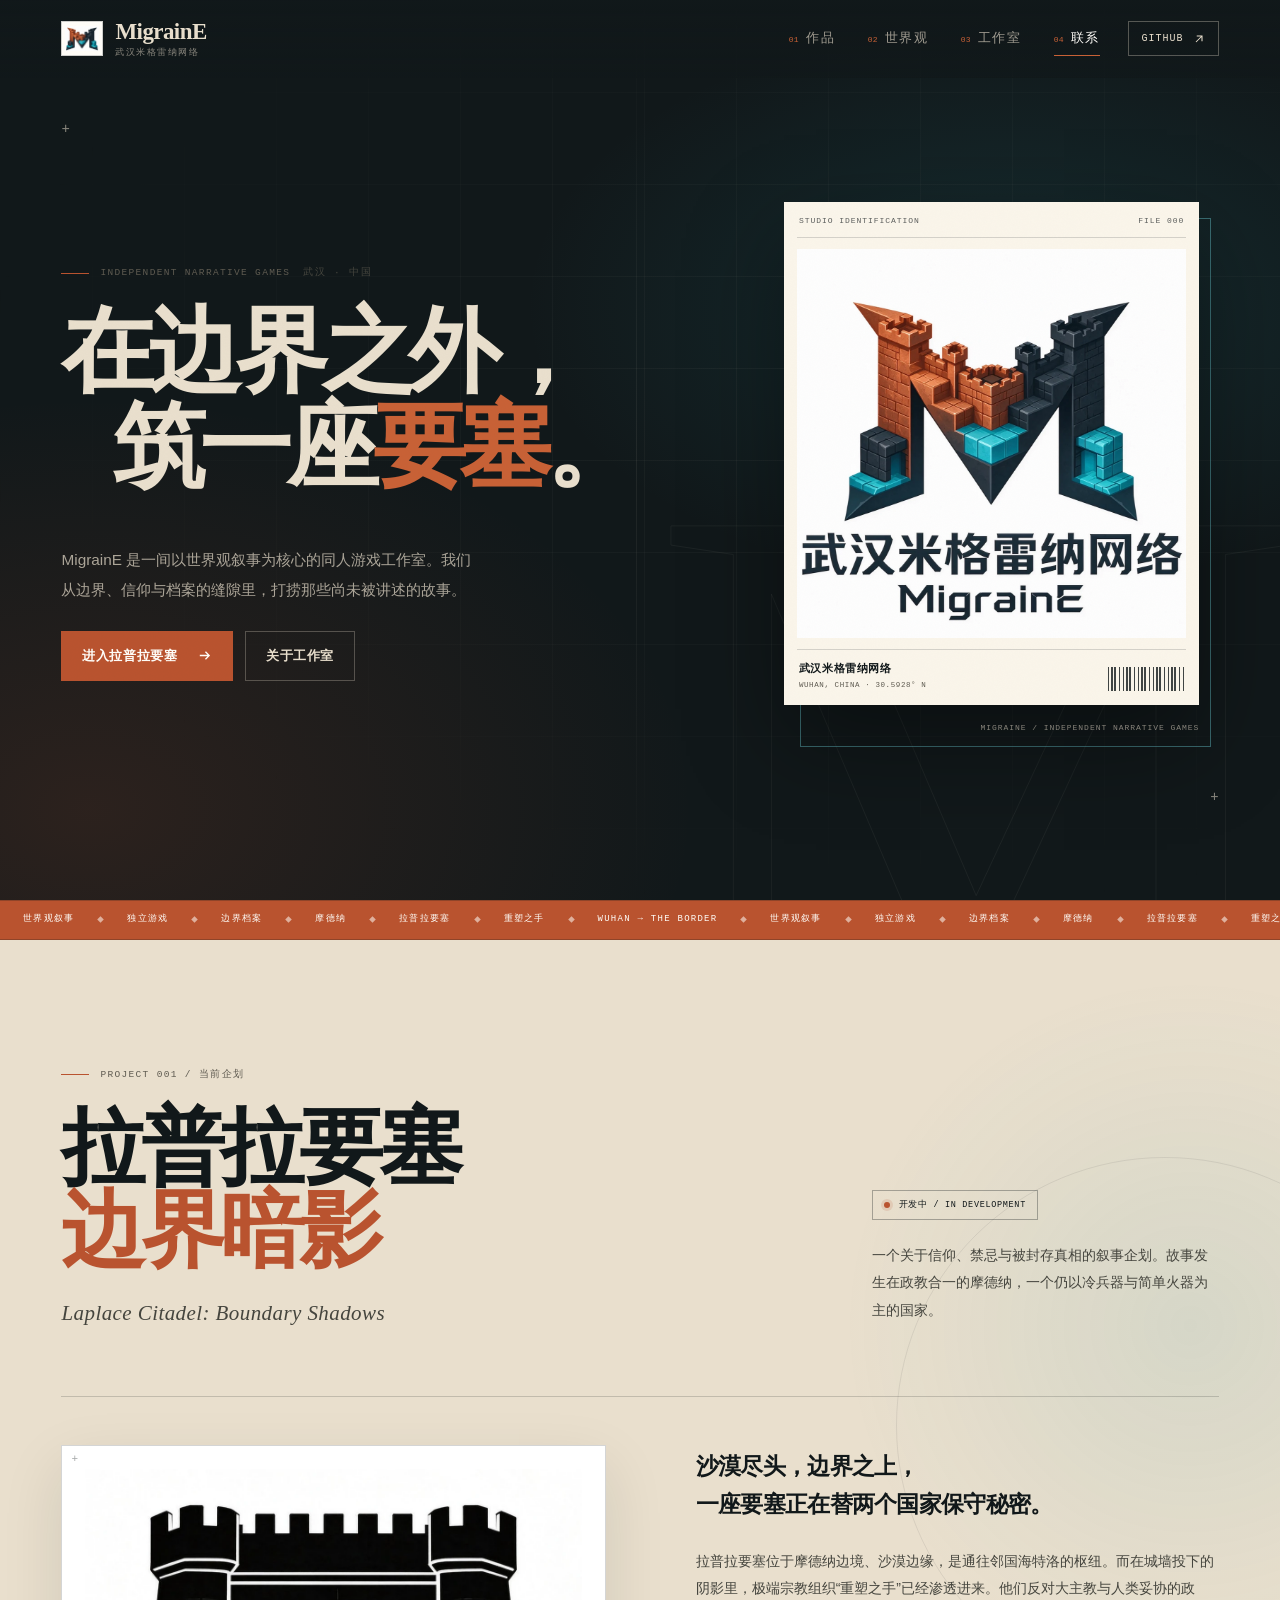
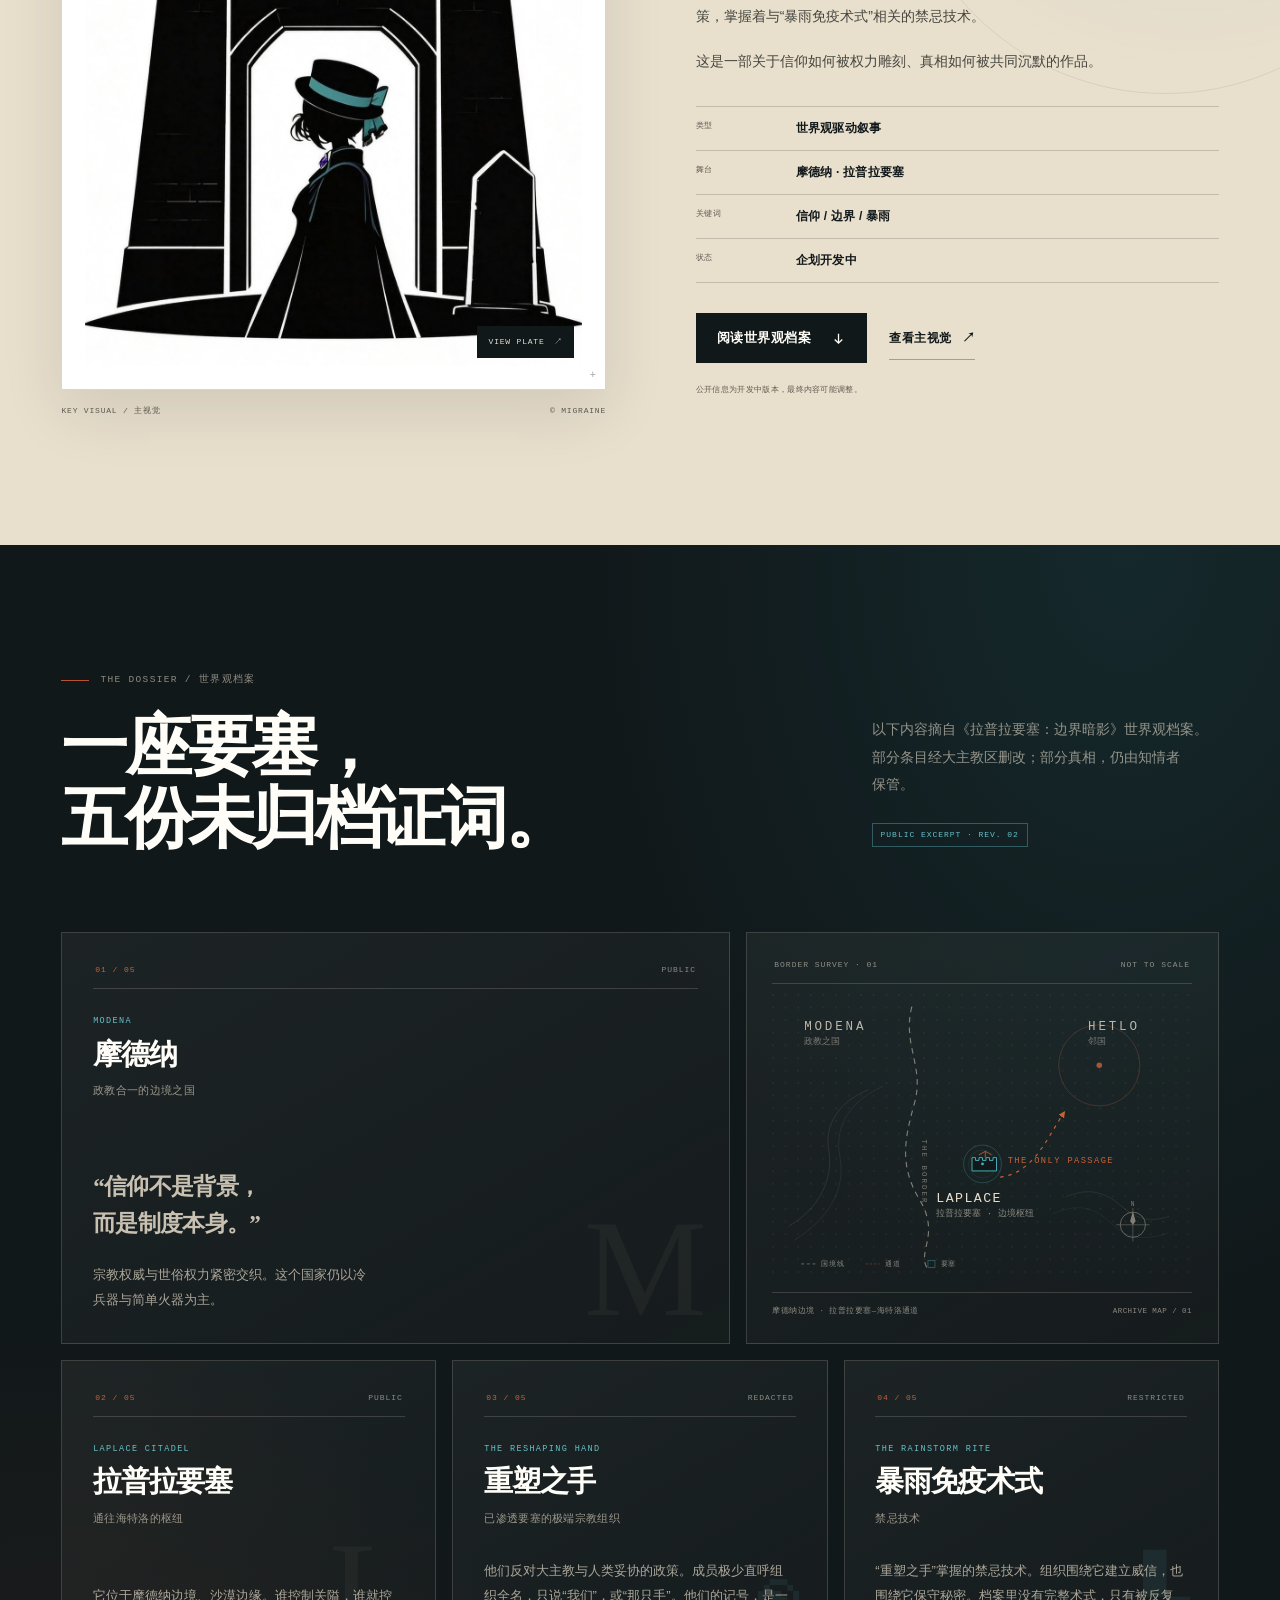
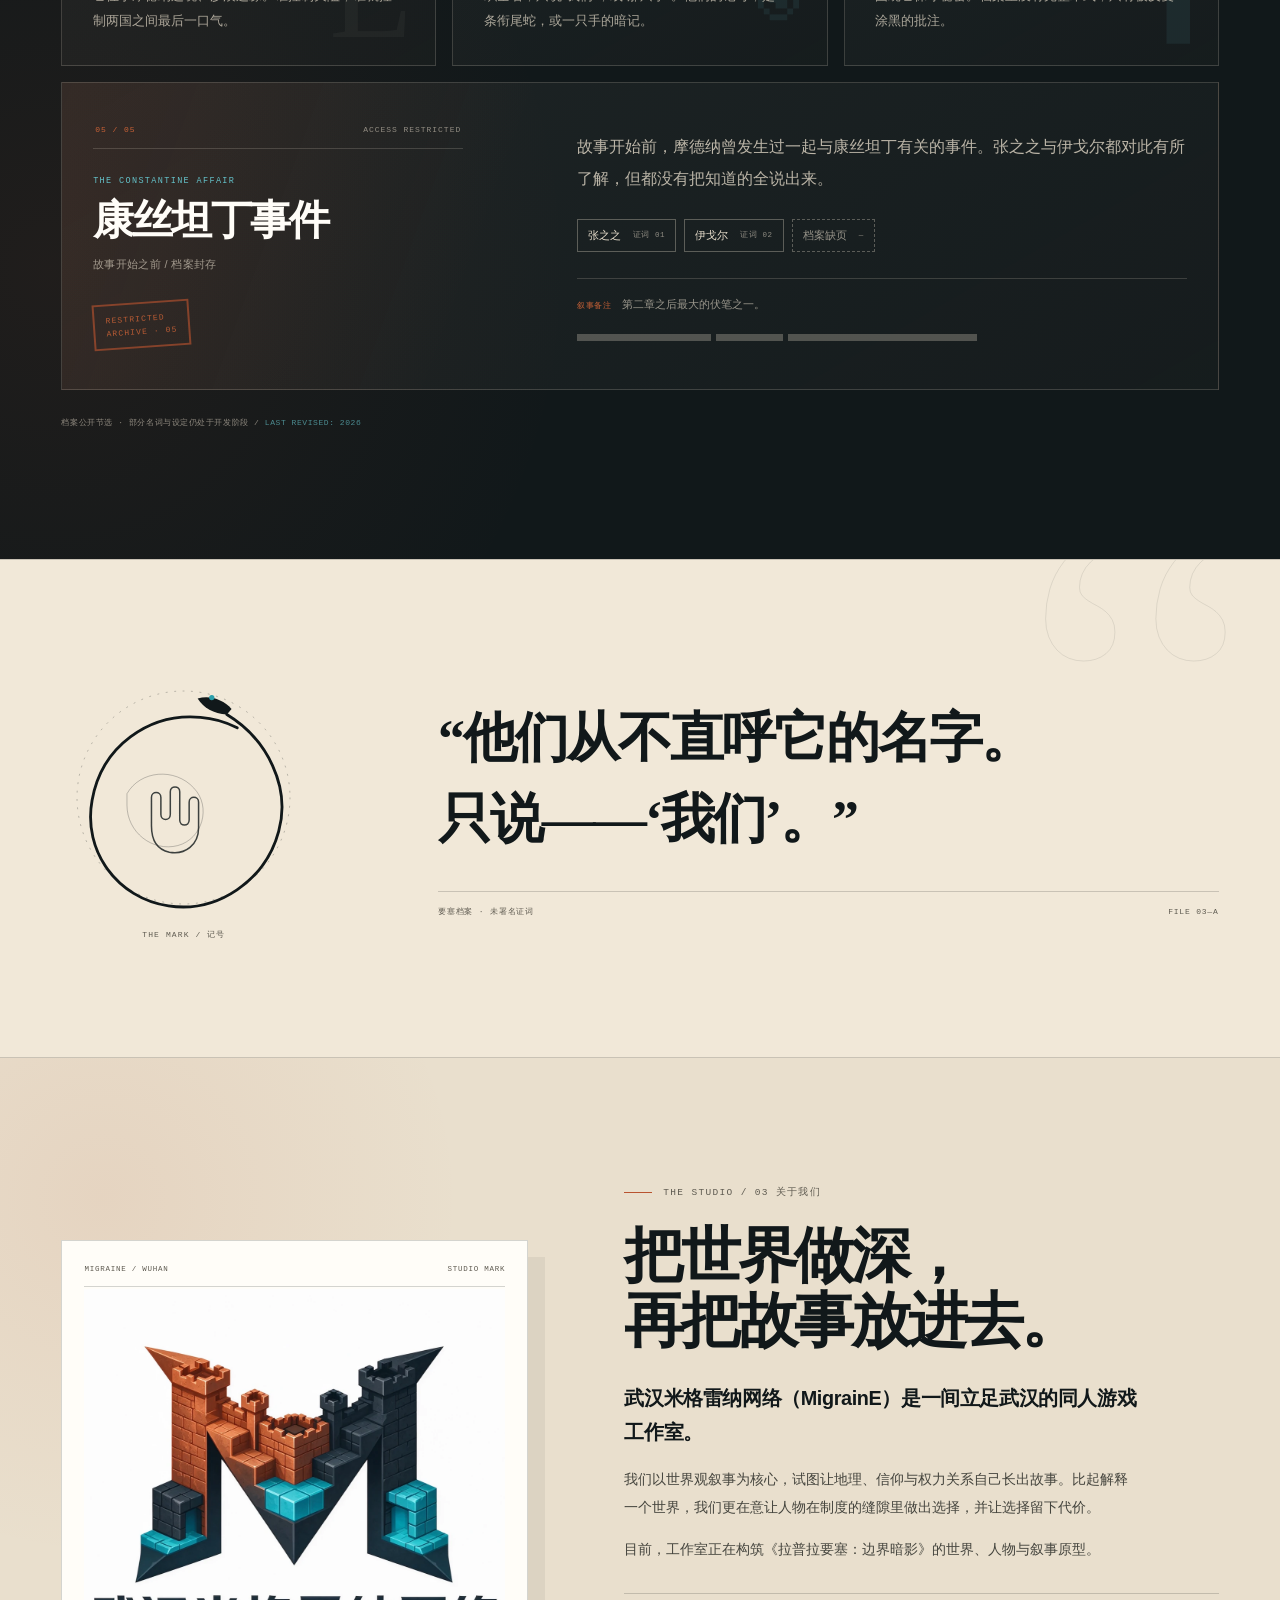
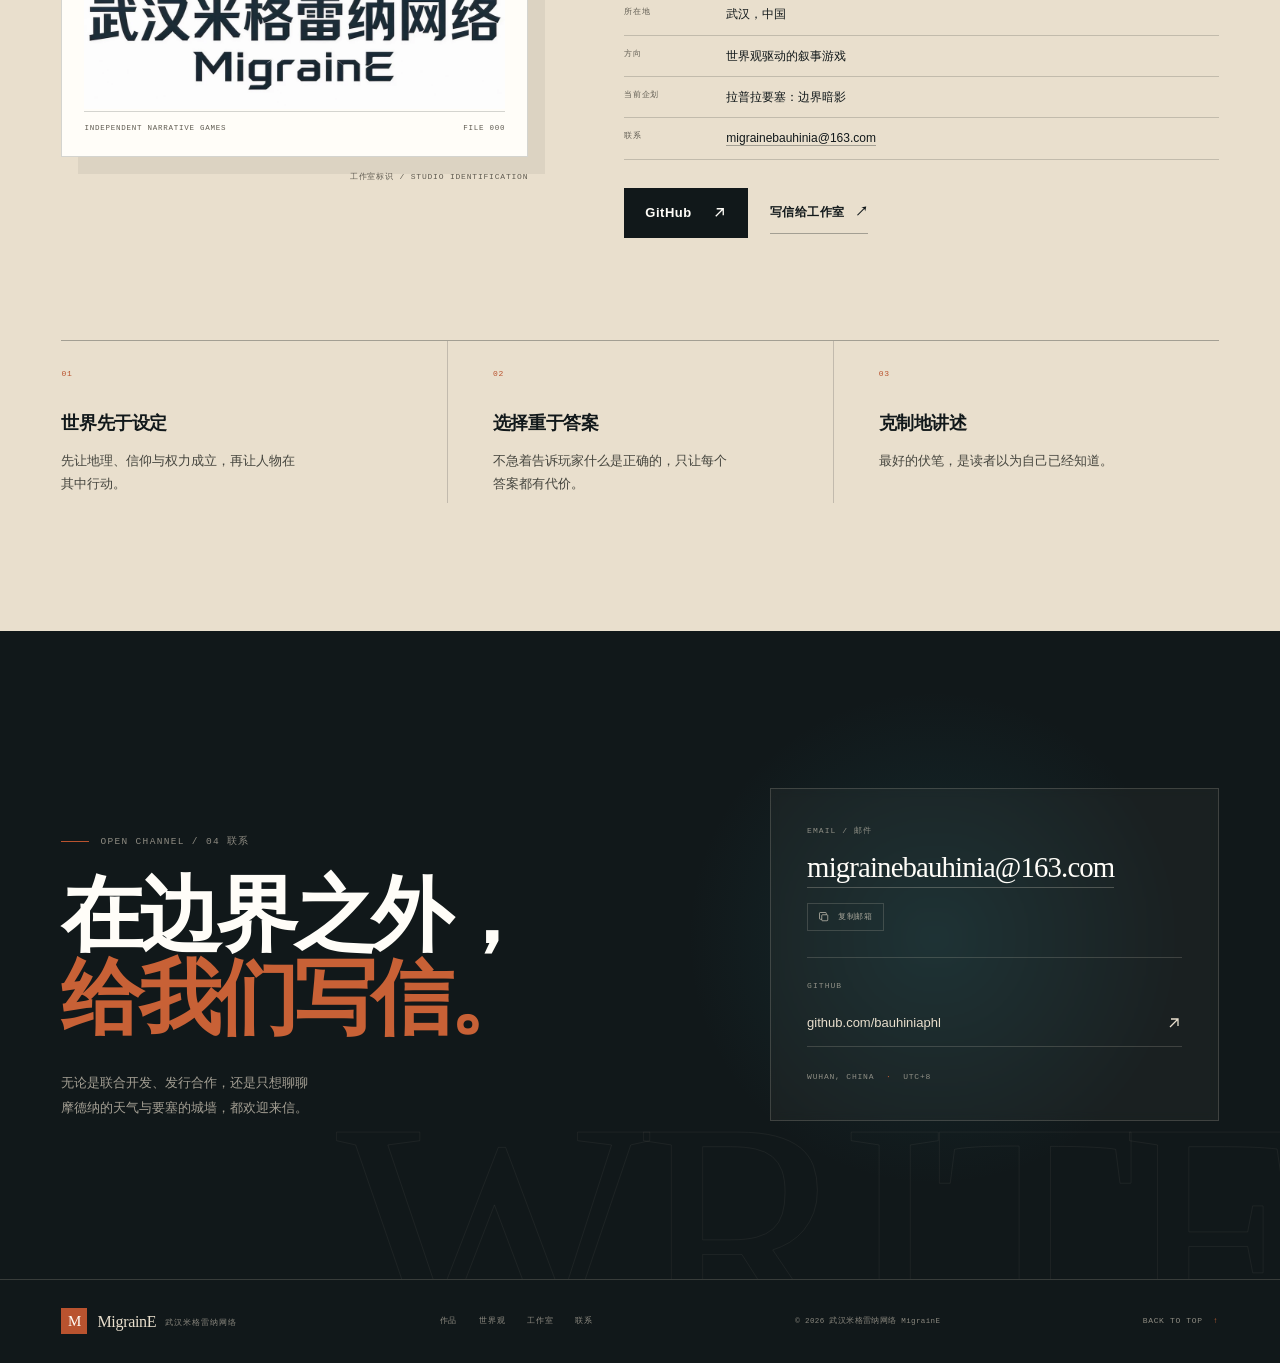
==== commit 19f0a112: "Change studio description from independent to fan game" ====
--- a/index.html
+++ b/index.html
@@ -3,8 +3,8 @@
 <head>
   <meta charset="utf-8">
   <meta name="viewport" content="width=device-width, initial-scale=1">
-  <title>MigrainE｜武汉米格雷纳网络 · 独立叙事游戏工作室</title>
-  <meta name="description" content="MigrainE（武汉米格雷纳网络）是一间位于武汉的独立叙事游戏工作室。正在构筑《拉普拉要塞：边界暗影》——一部发生在政教之国摩德纳、围绕信仰、禁忌术式与被封存真相的叙事企划。">
+  <title>MigrainE｜武汉米格雷纳网络 · 同人游戏工作室</title>
+  <meta name="description" content="MigrainE（武汉米格雷纳网络）是一间位于武汉的同人游戏工作室。正在构筑《拉普拉要塞：边界暗影》——一部发生在政教之国摩德纳、围绕信仰、禁忌术式与被封存真相的叙事企划。">
   <meta name="theme-color" content="#11181a">
   <meta name="color-scheme" content="light">
   <link rel="canonical" href="https://bauhiniaphl.github.io/">
@@ -20,7 +20,7 @@
   <meta property="og:site_name" content="MigrainE">
   <meta property="og:locale" content="zh_CN">
   <meta property="og:title" content="MigrainE｜在边界之外，筑一座要塞">
-  <meta property="og:description" content="武汉米格雷纳网络是一间以世界观叙事为核心的独立游戏工作室。当前企划：《拉普拉要塞：边界暗影》。">
+  <meta property="og:description" content="武汉米格雷纳网络是一间以世界观叙事为核心的同人游戏工作室。当前企划：《拉普拉要塞：边界暗影》。">
   <meta property="og:url" content="https://bauhiniaphl.github.io/">
   <meta property="og:image" content="https://bauhiniaphl.github.io/assets/og-cover.jpg">
   <meta property="og:image:width" content="1200">
@@ -28,7 +28,7 @@
   <meta property="og:image:alt" content="MigrainE 武汉米格雷纳网络——《拉普拉要塞：边界暗影》">
   <meta name="twitter:card" content="summary_large_image">
   <meta name="twitter:title" content="MigrainE｜在边界之外，筑一座要塞">
-  <meta name="twitter:description" content="武汉米格雷纳网络是一间以世界观叙事为核心的独立游戏工作室。当前企划：《拉普拉要塞：边界暗影》。">
+  <meta name="twitter:description" content="武汉米格雷纳网络是一间以世界观叙事为核心的同人游戏工作室。当前企划：《拉普拉要塞：边界暗影》。">
   <meta name="twitter:image" content="https://bauhiniaphl.github.io/assets/og-cover.jpg">
 
   <script type="application/ld+json">
@@ -40,7 +40,7 @@
     "url": "https://bauhiniaphl.github.io/",
     "logo": "https://bauhiniaphl.github.io/assets/studio-logo.png",
     "email": "migrainebauhinia@163.com",
-    "description": "位于武汉的独立叙事游戏工作室，以世界观叙事为核心。",
+    "description": "位于武汉的同人叙事游戏工作室，以世界观叙事为核心。",
     "sameAs": ["https://github.com/bauhiniaphl"]
   }
   </script>
@@ -108,7 +108,7 @@
 
           <div class="hero-bottom reveal" style="--delay:.16s">
             <p class="hero-lede">
-              MigrainE 是一间以世界观叙事为核心的独立游戏工作室。我们从边界、信仰与档案的缝隙里，打捞那些尚未被讲述的故事。
+              MigrainE 是一间以世界观叙事为核心的同人游戏工作室。我们从边界、信仰与档案的缝隙里，打捞那些尚未被讲述的故事。
             </p>
             <div class="hero-actions">
               <a class="button button--solid" href="#project">
@@ -422,7 +422,7 @@
               <h2 id="studio-title">把世界做深，<br>再把故事放进去。</h2>
             </div>
             <div class="studio-text reveal" style="--delay:.08s">
-              <p class="studio-lede">武汉米格雷纳网络（MigrainE）是一间立足武汉的独立游戏工作室。</p>
+              <p class="studio-lede">武汉米格雷纳网络（MigrainE）是一间立足武汉的同人游戏工作室。</p>
               <p>我们以世界观叙事为核心，试图让地理、信仰与权力关系自己长出故事。比起解释一个世界，我们更在意让人物在制度的缝隙里做出选择，并让选择留下代价。</p>
               <p>目前，工作室正在构筑《拉普拉要塞：边界暗影》的世界、人物与叙事原型。</p>
             </div>
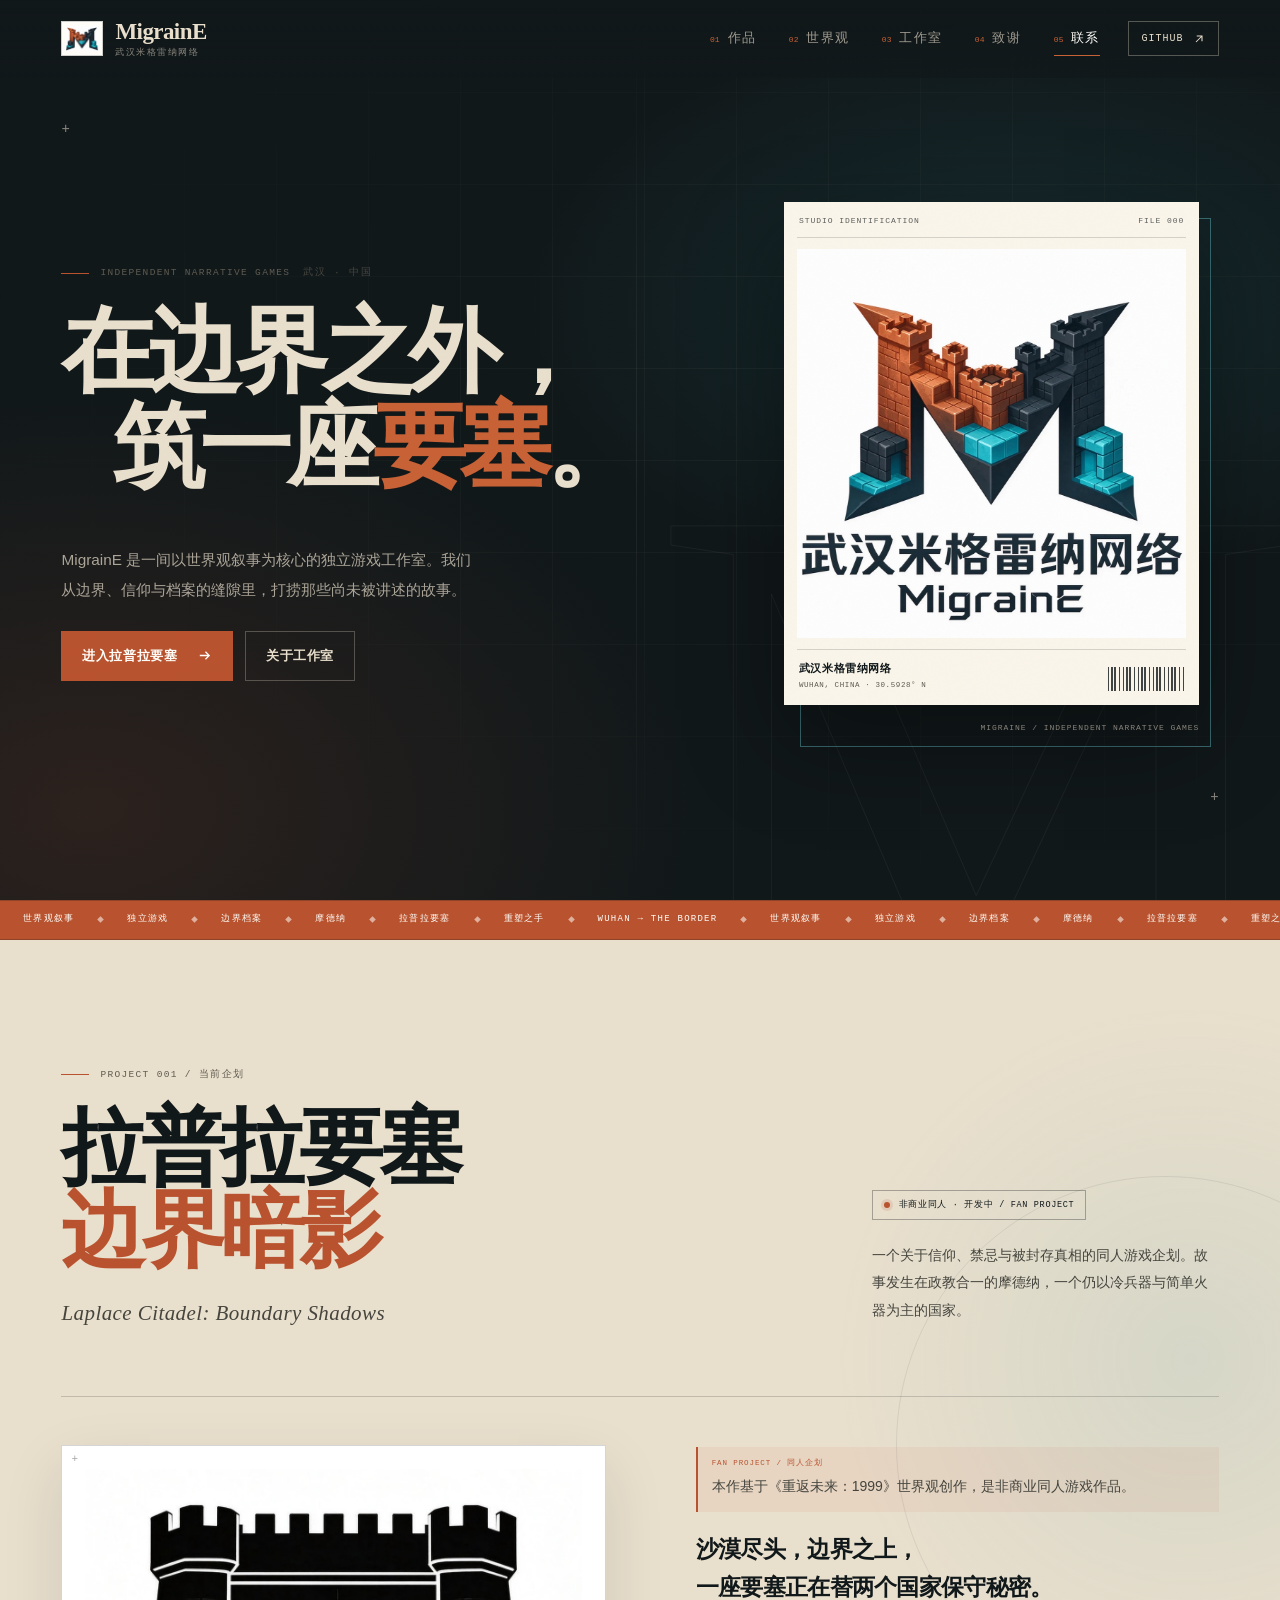
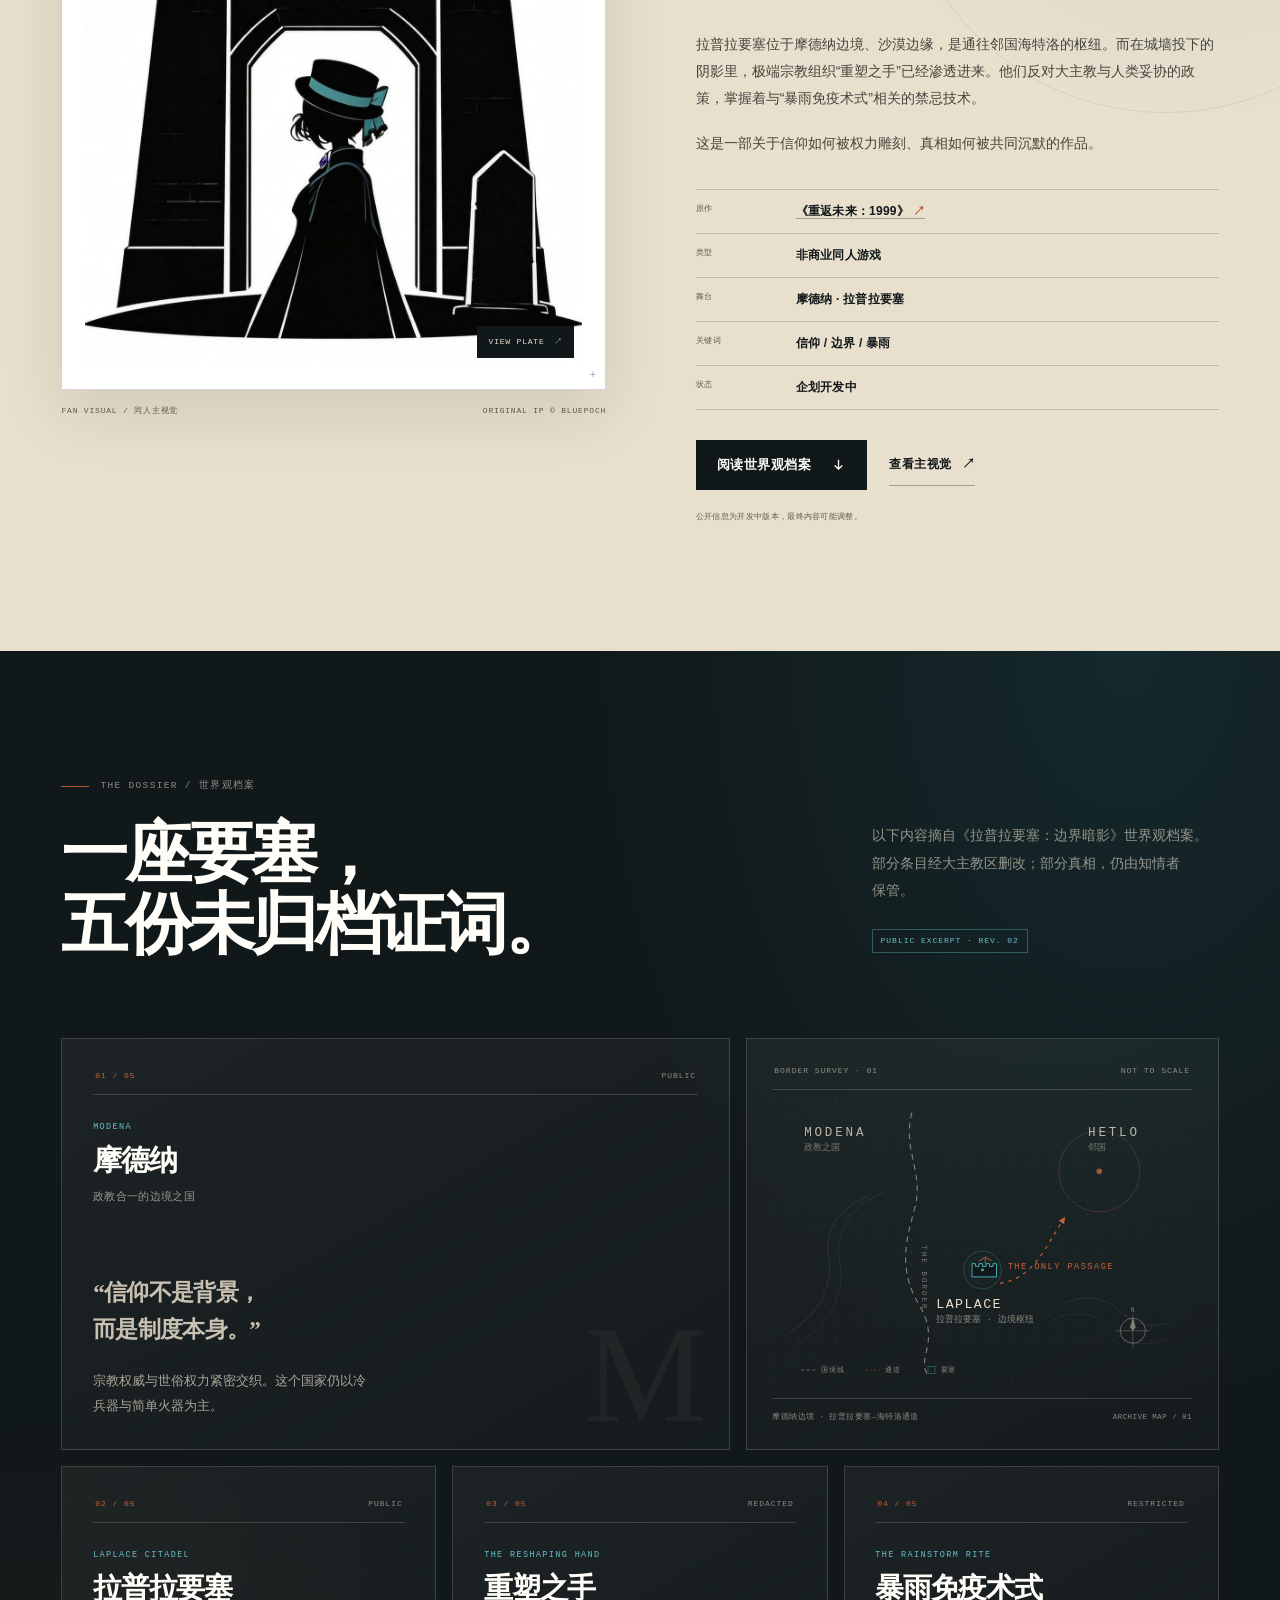
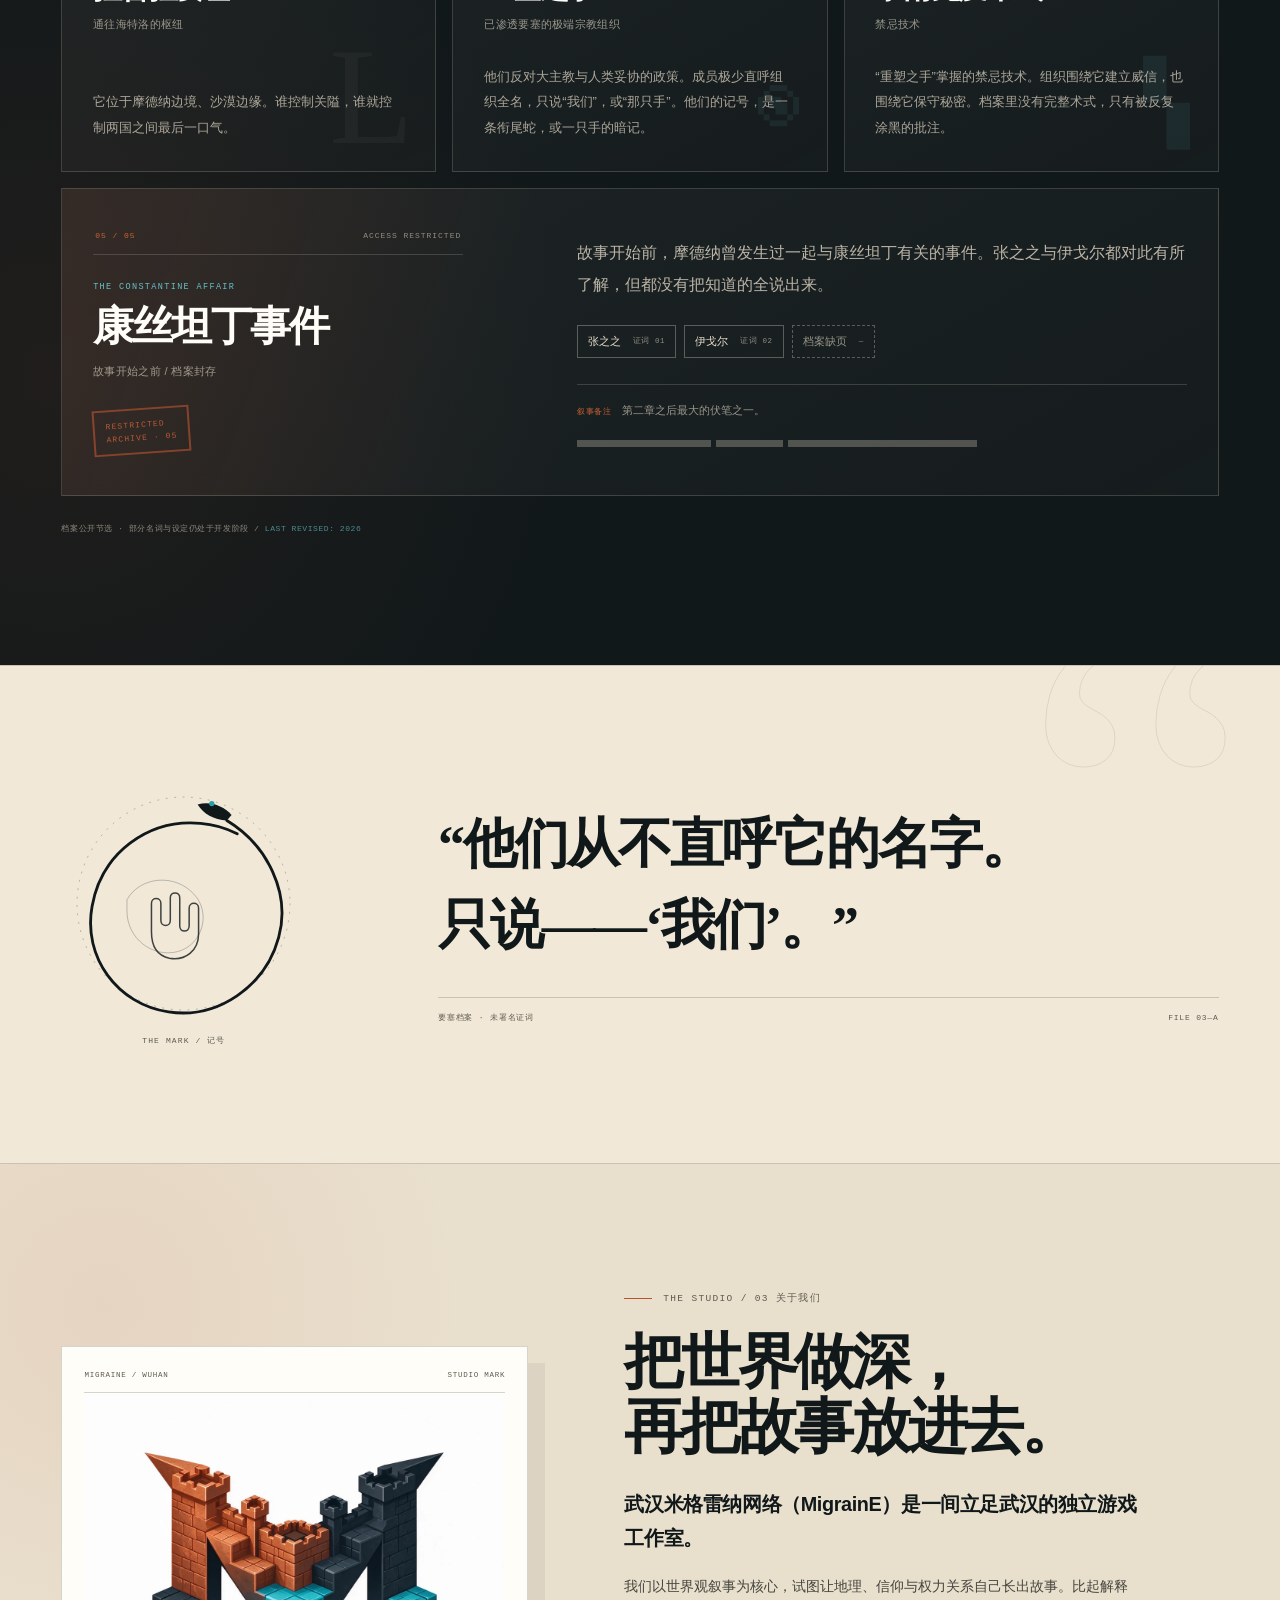
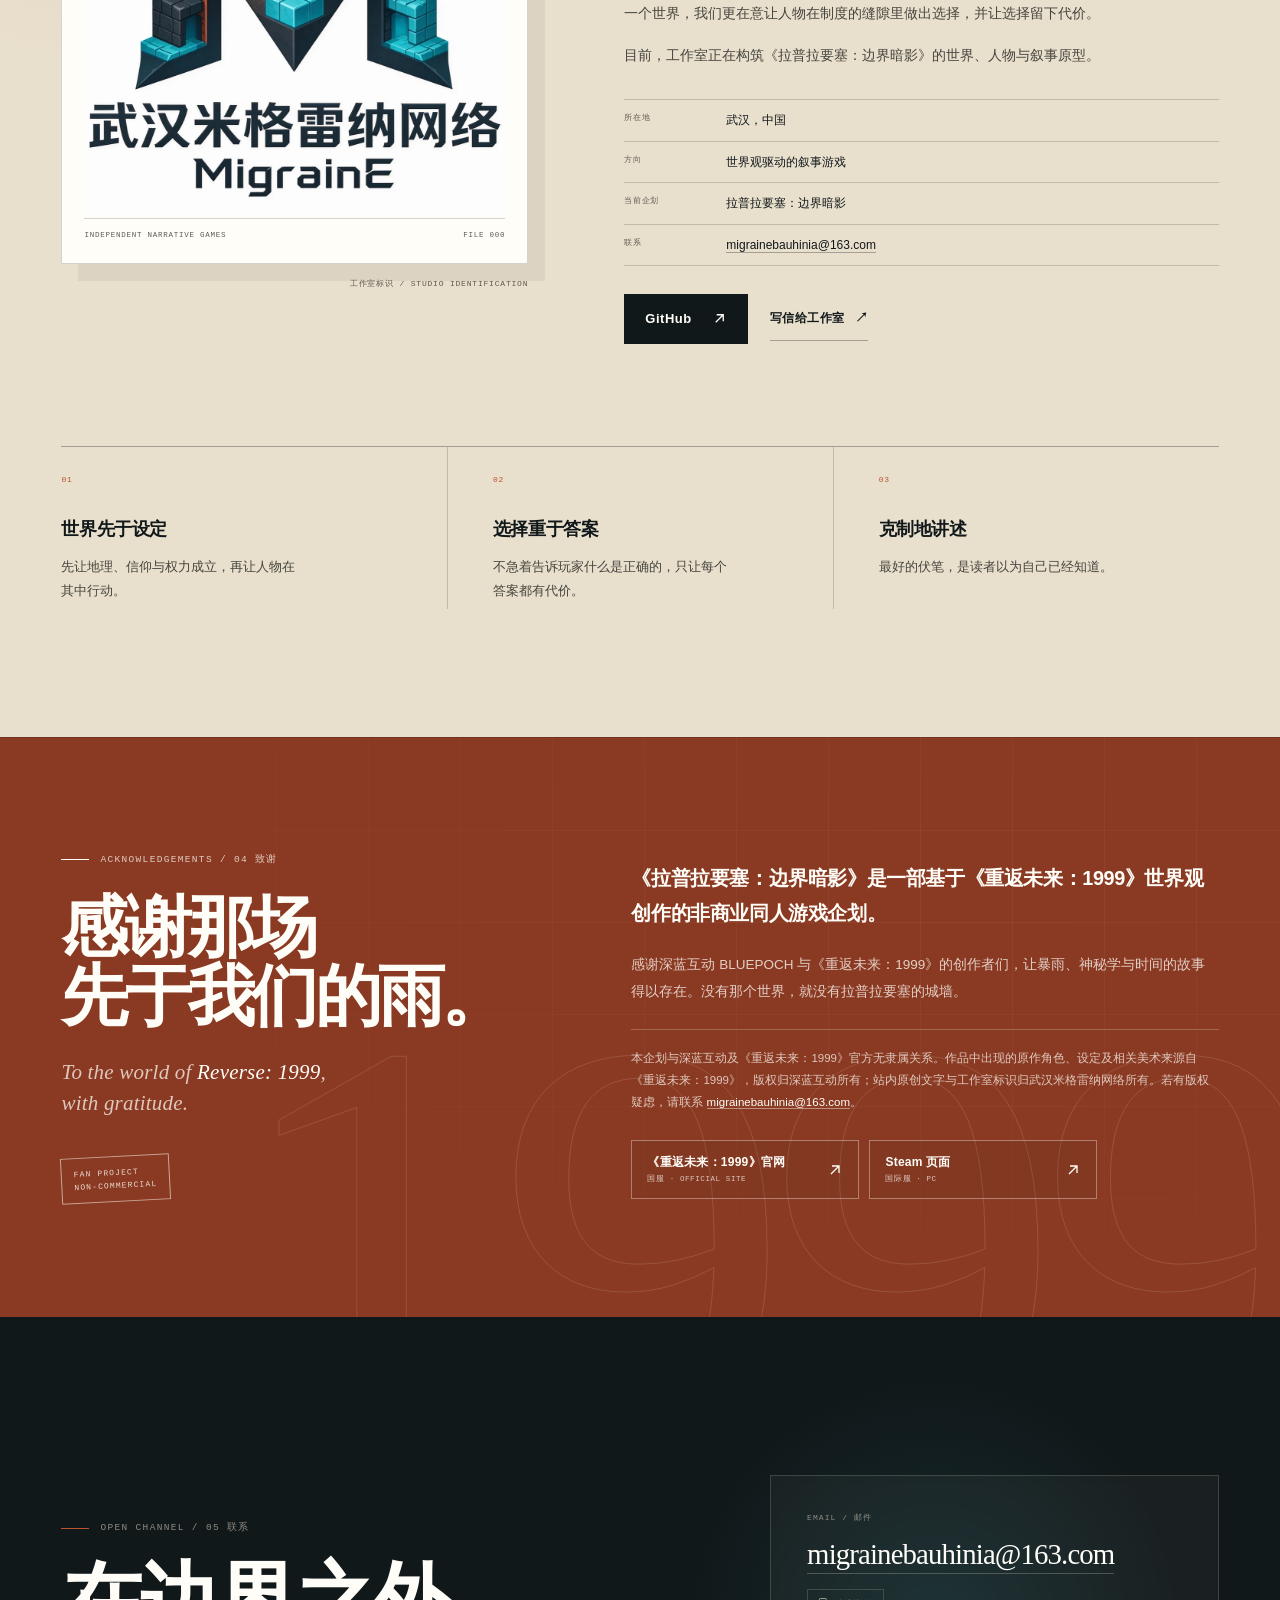
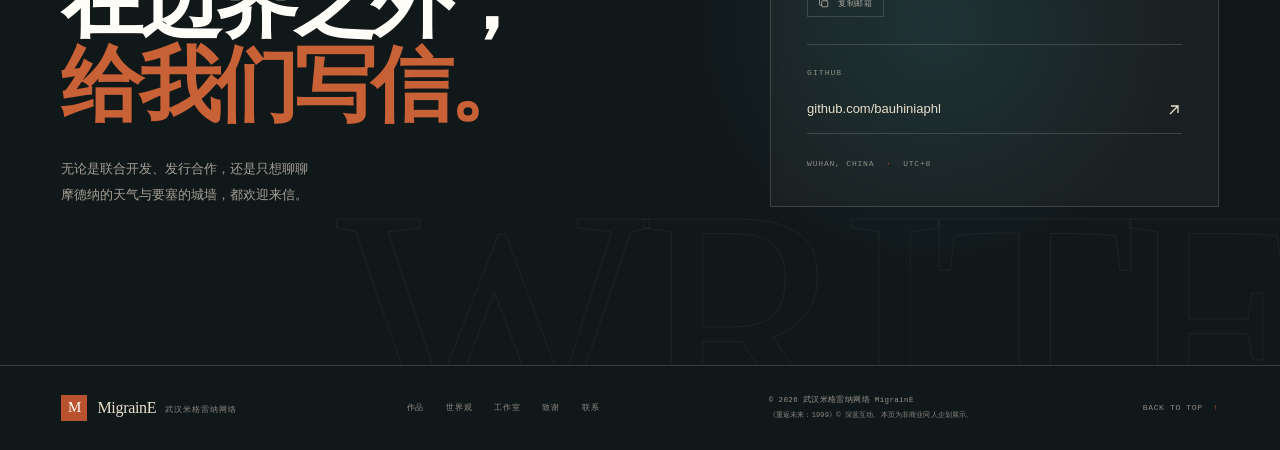
==== commit 3a2a1747: "Add files via upload" ====
--- a/index.html
+++ b/index.html
@@ -3,8 +3,8 @@
 <head>
   <meta charset="utf-8">
   <meta name="viewport" content="width=device-width, initial-scale=1">
-  <title>MigrainE｜武汉米格雷纳网络 · 同人游戏工作室</title>
-  <meta name="description" content="MigrainE（武汉米格雷纳网络）是一间位于武汉的同人游戏工作室。正在构筑《拉普拉要塞：边界暗影》——一部发生在政教之国摩德纳、围绕信仰、禁忌术式与被封存真相的叙事企划。">
+  <title>MigrainE｜武汉米格雷纳网络 · 独立叙事游戏工作室</title>
+  <meta name="description" content="MigrainE（武汉米格雷纳网络）是一间位于武汉的独立叙事游戏工作室。当前企划《拉普拉要塞：边界暗影》是一部基于《重返未来：1999》世界观创作的非商业同人游戏作品。">
   <meta name="theme-color" content="#11181a">
   <meta name="color-scheme" content="light">
   <link rel="canonical" href="https://bauhiniaphl.github.io/">
@@ -20,15 +20,15 @@
   <meta property="og:site_name" content="MigrainE">
   <meta property="og:locale" content="zh_CN">
   <meta property="og:title" content="MigrainE｜在边界之外，筑一座要塞">
-  <meta property="og:description" content="武汉米格雷纳网络是一间以世界观叙事为核心的同人游戏工作室。当前企划：《拉普拉要塞：边界暗影》。">
+  <meta property="og:description" content="武汉米格雷纳网络是一间以世界观叙事为核心的独立游戏工作室。当前非商业同人游戏企划：《拉普拉要塞：边界暗影》，基于《重返未来：1999》世界观创作。">
   <meta property="og:url" content="https://bauhiniaphl.github.io/">
   <meta property="og:image" content="https://bauhiniaphl.github.io/assets/og-cover.jpg">
   <meta property="og:image:width" content="1200">
   <meta property="og:image:height" content="630">
-  <meta property="og:image:alt" content="MigrainE 武汉米格雷纳网络——《拉普拉要塞：边界暗影》">
+  <meta property="og:image:alt" content="MigrainE 武汉米格雷纳网络——基于《重返未来：1999》的非商业同人游戏《拉普拉要塞：边界暗影》">
   <meta name="twitter:card" content="summary_large_image">
   <meta name="twitter:title" content="MigrainE｜在边界之外，筑一座要塞">
-  <meta name="twitter:description" content="武汉米格雷纳网络是一间以世界观叙事为核心的同人游戏工作室。当前企划：《拉普拉要塞：边界暗影》。">
+  <meta name="twitter:description" content="武汉米格雷纳网络是一间以世界观叙事为核心的独立游戏工作室。当前非商业同人游戏企划：《拉普拉要塞：边界暗影》，基于《重返未来：1999》世界观创作。">
   <meta name="twitter:image" content="https://bauhiniaphl.github.io/assets/og-cover.jpg">
 
   <script type="application/ld+json">
@@ -40,7 +40,7 @@
     "url": "https://bauhiniaphl.github.io/",
     "logo": "https://bauhiniaphl.github.io/assets/studio-logo.png",
     "email": "migrainebauhinia@163.com",
-    "description": "位于武汉的同人叙事游戏工作室，以世界观叙事为核心。",
+    "description": "位于武汉的独立叙事游戏工作室，以世界观叙事为核心。当前企划为基于《重返未来：1999》世界观创作的非商业同人游戏作品。",
     "sameAs": ["https://github.com/bauhiniaphl"]
   }
   </script>
@@ -65,7 +65,8 @@
         <a href="#project" data-nav="project"><span class="nav-index">01</span>作品</a>
         <a href="#world" data-nav="world"><span class="nav-index">02</span>世界观</a>
         <a href="#studio" data-nav="studio"><span class="nav-index">03</span>工作室</a>
-        <a href="#contact" data-nav="contact"><span class="nav-index">04</span>联系</a>
+        <a href="#acknowledgements" data-nav="acknowledgements"><span class="nav-index">04</span>致谢</a>
+        <a href="#contact" data-nav="contact"><span class="nav-index">05</span>联系</a>
         <a class="nav-mobile-github" href="https://github.com/bauhiniaphl" target="_blank" rel="noopener noreferrer">GitHub <span aria-hidden="true">↗</span></a>
         <div class="nav-mobile-meta">
           <span>Wuhan, China · UTC+8</span>
@@ -108,7 +109,7 @@
 
           <div class="hero-bottom reveal" style="--delay:.16s">
             <p class="hero-lede">
-              MigrainE 是一间以世界观叙事为核心的同人游戏工作室。我们从边界、信仰与档案的缝隙里，打捞那些尚未被讲述的故事。
+              MigrainE 是一间以世界观叙事为核心的独立游戏工作室。我们从边界、信仰与档案的缝隙里，打捞那些尚未被讲述的故事。
             </p>
             <div class="hero-actions">
               <a class="button button--solid" href="#project">
@@ -176,32 +177,34 @@
             <p class="latin-title">Laplace Citadel: Boundary Shadows</p>
           </div>
           <div class="section-head-aside reveal" style="--delay:.1s">
-            <span class="status"><i aria-hidden="true"></i>开发中 / In development</span>
-            <p>一个关于信仰、禁忌与被封存真相的叙事企划。故事发生在政教合一的摩德纳，一个仍以冷兵器与简单火器为主的国家。</p>
+            <span class="status"><i aria-hidden="true"></i>非商业同人 · 开发中 / Fan project</span>
+            <p>一个关于信仰、禁忌与被封存真相的同人游戏企划。故事发生在政教合一的摩德纳，一个仍以冷兵器与简单火器为主的国家。</p>
           </div>
         </header>
 
         <div class="project-grid">
           <figure class="project-figure reveal">
-            <button class="art-open" type="button" data-lightbox data-title="拉普拉要塞：边界暗影" data-caption="Key visual · Project 001" data-image="assets/work-logo.webp" aria-label="查看《拉普拉要塞：边界暗影》主视觉大图">
+            <button class="art-open" type="button" data-lightbox data-title="拉普拉要塞：边界暗影" data-caption="Fan visual · Project 001" data-image="assets/work-logo.webp" aria-label="查看《拉普拉要塞：边界暗影》主视觉大图">
               <span class="art-plate">
                 <img src="assets/work-logo.webp" alt="《拉普拉要塞：边界暗影》视觉：戴青绿色缎带礼帽的女性剪影站在黑色要塞拱门前，右侧立着一块石碑。" width="1115" height="1115" loading="lazy" decoding="async">
                 <span class="art-open-label">View plate <span aria-hidden="true">↗</span></span>
               </span>
             </button>
             <figcaption>
-              <span>Key visual / 主视觉</span>
-              <span>© MigrainE</span>
+              <span>Fan visual / 同人主视觉</span>
+              <span>Original IP © BLUEPOCH</span>
             </figcaption>
           </figure>
 
           <div class="project-copy reveal" style="--delay:.1s">
+            <p class="fan-project-note"><span>Fan project / 同人企划</span>本作基于《重返未来：1999》世界观创作，是非商业同人游戏作品。</p>
             <p class="project-lede">沙漠尽头，边界之上，<br>一座要塞正在替两个国家保守秘密。</p>
             <p>拉普拉要塞位于摩德纳边境、沙漠边缘，是通往邻国海特洛的枢纽。而在城墙投下的阴影里，极端宗教组织“重塑之手”已经渗透进来。他们反对大主教与人类妥协的政策，掌握着与“暴雨免疫术式”相关的禁忌技术。</p>
             <p>这是一部关于信仰如何被权力雕刻、真相如何被共同沉默的作品。</p>
 
             <dl class="project-meta">
-              <div><dt>类型</dt><dd>世界观驱动叙事</dd></div>
+              <div><dt>原作</dt><dd><a class="meta-link" href="https://re.bluepoch.com/" target="_blank" rel="noopener noreferrer">《重返未来：1999》 <span aria-hidden="true">↗</span></a></dd></div>
+              <div><dt>类型</dt><dd>非商业同人游戏</dd></div>
               <div><dt>舞台</dt><dd>摩德纳 · 拉普拉要塞</dd></div>
               <div><dt>关键词</dt><dd>信仰 / 边界 / 暴雨</dd></div>
               <div><dt>状态</dt><dd>企划开发中</dd></div>
@@ -212,7 +215,7 @@
                 阅读世界观档案
                 <svg viewBox="0 0 16 16" aria-hidden="true"><path d="M8 3v10M4 9l4 4 4-4"/></svg>
               </a>
-              <button class="text-button" type="button" data-lightbox data-title="拉普拉要塞：边界暗影" data-caption="Key visual · Project 001" data-image="assets/work-logo.webp">
+              <button class="text-button" type="button" data-lightbox data-title="拉普拉要塞：边界暗影" data-caption="Fan visual · Project 001" data-image="assets/work-logo.webp">
                 查看主视觉 <span aria-hidden="true">↗</span>
               </button>
             </div>
@@ -422,7 +425,7 @@
               <h2 id="studio-title">把世界做深，<br>再把故事放进去。</h2>
             </div>
             <div class="studio-text reveal" style="--delay:.08s">
-              <p class="studio-lede">武汉米格雷纳网络（MigrainE）是一间立足武汉的同人游戏工作室。</p>
+              <p class="studio-lede">武汉米格雷纳网络（MigrainE）是一间立足武汉的独立游戏工作室。</p>
               <p>我们以世界观叙事为核心，试图让地理、信仰与权力关系自己长出故事。比起解释一个世界，我们更在意让人物在制度的缝隙里做出选择，并让选择留下代价。</p>
               <p>目前，工作室正在构筑《拉普拉要塞：边界暗影》的世界、人物与叙事原型。</p>
             </div>
@@ -464,13 +467,50 @@
       </div>
     </section>
 
+    <section class="acknowledgements" id="acknowledgements" aria-labelledby="acknowledgements-title">
+      <span class="ack-ghost" aria-hidden="true">1999</span>
+      <div class="container">
+        <div class="ack-grid">
+          <div class="ack-heading reveal">
+            <p class="eyebrow"><span class="eyebrow-line" aria-hidden="true"></span>Acknowledgements / 04 致谢</p>
+            <h2 id="acknowledgements-title">感谢那场<br>先于我们的雨。</h2>
+            <p class="ack-en">To the world of <em>Reverse: 1999</em>,<br>with gratitude.</p>
+            <span class="ack-stamp" aria-hidden="true">Fan project<br>Non-commercial</span>
+          </div>
+
+          <div class="ack-copy reveal" style="--delay:.08s">
+            <p class="ack-lede">《拉普拉要塞：边界暗影》是一部基于《重返未来：1999》世界观创作的非商业同人游戏企划。</p>
+            <p>感谢深蓝互动 BLUEPOCH 与《重返未来：1999》的创作者们，让暴雨、神秘学与时间的故事得以存在。没有那个世界，就没有拉普拉要塞的城墙。</p>
+            <p class="ack-legal">本企划与深蓝互动及《重返未来：1999》官方无隶属关系。作品中出现的原作角色、设定及相关美术来源自《重返未来：1999》，版权归深蓝互动所有；站内原创文字与工作室标识归武汉米格雷纳网络所有。若有版权疑虑，请联系 <a href="mailto:migrainebauhinia@163.com">migrainebauhinia@163.com</a>。</p>
+
+            <div class="ack-links">
+              <a class="ack-link" href="https://re.bluepoch.com/" target="_blank" rel="noopener noreferrer">
+                <span class="ack-link-text">
+                  <strong>《重返未来：1999》官网</strong>
+                  <span>国服 · Official site</span>
+                </span>
+                <svg viewBox="0 0 16 16" aria-hidden="true"><path d="M4 12 12 4M5 4h7v7"/></svg>
+              </a>
+              <a class="ack-link" href="https://store.steampowered.com/app/3092660/Reverse_1999/" target="_blank" rel="noopener noreferrer">
+                <span class="ack-link-text">
+                  <strong>Steam 页面</strong>
+                  <span>国际服 · PC</span>
+                </span>
+                <svg viewBox="0 0 16 16" aria-hidden="true"><path d="M4 12 12 4M5 4h7v7"/></svg>
+              </a>
+            </div>
+          </div>
+        </div>
+      </div>
+    </section>
+
     <section class="contact section" id="contact" aria-labelledby="contact-title">
       <div class="contact-glow" aria-hidden="true"></div>
       <span class="contact-ghost" aria-hidden="true">WRITE</span>
       <div class="container">
         <div class="contact-grid">
           <div class="contact-copy">
-            <p class="eyebrow eyebrow--light reveal"><span class="eyebrow-line" aria-hidden="true"></span>Open channel / 04 联系</p>
+            <p class="eyebrow eyebrow--light reveal"><span class="eyebrow-line" aria-hidden="true"></span>Open channel / 05 联系</p>
             <h2 class="reveal" id="contact-title" style="--delay:.06s">在边界之外，<br><em>给我们写信。</em></h2>
             <p class="reveal" style="--delay:.12s">无论是联合开发、发行合作，还是只想聊聊摩德纳的天气与要塞的城墙，都欢迎来信。</p>
           </div>
@@ -505,9 +545,10 @@
         <a href="#project">作品</a>
         <a href="#world">世界观</a>
         <a href="#studio">工作室</a>
+        <a href="#acknowledgements">致谢</a>
         <a href="#contact">联系</a>
       </nav>
-      <p class="copyright">© <span data-year>2026</span> 武汉米格雷纳网络 MigrainE</p>
+      <p class="copyright">© <span data-year>2026</span> 武汉米格雷纳网络 MigrainE<br><span class="copyright-note">《重返未来：1999》© 深蓝互动。本页为非商业同人企划展示。</span></p>
       <a class="back-top" href="#top">Back to top <span aria-hidden="true">↑</span></a>
     </div>
   </footer>
@@ -521,7 +562,7 @@
         <div class="lightbox-image"><img id="lightbox-image" src="assets/work-logo.webp" alt="" width="1115" height="1115"></div>
         <figcaption>
           <strong id="lightbox-title">拉普拉要塞：边界暗影</strong>
-          <span id="lightbox-caption">Key visual · Project 001</span>
+          <span id="lightbox-caption">Fan visual · Project 001</span>
         </figcaption>
       </figure>
     </div>
@@ -532,3 +573,6 @@
   <script src="script.js" defer></script>
 </body>
 </html>
+
+
+
--- a/styles.css
+++ b/styles.css
@@ -13,6 +13,7 @@
   --paper-bright: #fffdf8;
   --rust: #b9532f;
   --rust-2: #c86136;
+  --rust-deep: #8a3a22;
   --teal: #2b8c97;
   --teal-2: #64c1c9;
   --muted: #5f5b51;
@@ -87,10 +88,6 @@
   outline-offset: 4px;
 }
 
-section {
-  scroll-margin-top: calc(var(--header-h) + 4px);
-}
-
 .container {
   width: min(100% - (var(--gutter) * 2), var(--max));
   margin-inline: auto;
@@ -149,15 +146,12 @@
   border-bottom: 1px solid transparent;
   transition:
     background 0.4s ease,
-    border-color 0.4s ease,
-    backdrop-filter 0.4s ease;
+    border-color 0.4s ease;
 }
 
 .site-header.is-scrolled {
-  background: rgba(17, 24, 26, 0.94);
+  background: var(--ink);
   border-bottom-color: var(--line-light);
-  backdrop-filter: blur(16px);
-  -webkit-backdrop-filter: blur(16px);
 }
 
 .header-inner {
@@ -1077,6 +1071,27 @@
   padding-top: 2px;
 }
 
+.fan-project-note {
+  margin: 0 0 24px;
+  padding: 11px 14px;
+  border-left: 2px solid var(--rust);
+  background: rgba(185, 83, 47, 0.065);
+  color: var(--ink-soft);
+  font-size: 12px;
+  line-height: 1.8;
+}
+
+.fan-project-note span {
+  display: block;
+  margin-bottom: 4px;
+  color: var(--rust);
+  font-family: var(--mono);
+  font-size: 7.5px;
+  letter-spacing: 0.12em;
+  line-height: 1.5;
+  text-transform: uppercase;
+}
+
 .project-lede {
   margin-bottom: 25px;
   color: var(--ink);
@@ -1122,6 +1137,20 @@
   font-weight: 600;
   letter-spacing: 0.02em;
   line-height: 1.75;
+}
+
+.project-meta .meta-link {
+  border-bottom: 1px solid var(--line-strong);
+  transition: color 0.25s ease, border-color 0.25s ease;
+}
+
+.project-meta .meta-link:hover {
+  color: var(--rust);
+  border-color: var(--rust);
+}
+
+.project-meta .meta-link span {
+  color: var(--rust);
 }
 
 .project-actions,
@@ -1738,6 +1767,207 @@
   line-height: 1.85;
 }
 
+/* ---------- acknowledgements --------------------------------------------- */
+
+.acknowledgements {
+  position: relative;
+  overflow: hidden;
+  padding-block: clamp(86px, 9vw, 136px);
+  background: var(--rust-deep);
+  color: var(--paper-bright);
+  border-top: 1px solid rgba(17, 24, 26, 0.2);
+}
+
+.acknowledgements::before {
+  content: "";
+  position: absolute;
+  inset: 0;
+  pointer-events: none;
+  background-image:
+    linear-gradient(rgba(255, 253, 248, 0.05) 1px, transparent 1px),
+    linear-gradient(90deg, rgba(255, 253, 248, 0.05) 1px, transparent 1px);
+  background-size: 92px 92px;
+  -webkit-mask-image: radial-gradient(ellipse at 76% 28%, #000, transparent 72%);
+  mask-image: radial-gradient(ellipse at 76% 28%, #000, transparent 72%);
+}
+
+.ack-ghost {
+  position: absolute;
+  right: -0.05em;
+  bottom: -0.28em;
+  color: transparent;
+  font-family: var(--display);
+  font-size: clamp(250px, 46vw, 680px);
+  letter-spacing: -0.04em;
+  line-height: 0.8;
+  -webkit-text-stroke: 1px rgba(255, 253, 248, 0.12);
+  pointer-events: none;
+  user-select: none;
+}
+
+.ack-grid {
+  position: relative;
+  z-index: 1;
+  display: grid;
+  grid-template-columns: minmax(0, 0.9fr) minmax(0, 1.1fr);
+  gap: clamp(42px, 7vw, 112px);
+  align-items: start;
+}
+
+.ack-heading .eyebrow {
+  margin-bottom: 26px;
+  color: rgba(255, 253, 248, 0.74);
+}
+
+.ack-heading .eyebrow-line {
+  background: var(--paper-bright);
+}
+
+.ack-heading h2 {
+  max-width: 8em;
+  color: var(--paper-bright);
+  font-size: clamp(2.9rem, 5.2vw, 5.2rem);
+  line-height: 1.04;
+}
+
+.ack-en {
+  margin: 25px 0 0;
+  color: rgba(255, 253, 248, 0.72);
+  font-family: var(--display);
+  font-size: clamp(16px, 1.8vw, 21px);
+  font-style: italic;
+  letter-spacing: 0.01em;
+  line-height: 1.5;
+}
+
+.ack-en em {
+  color: var(--paper-bright);
+}
+
+.ack-stamp {
+  display: inline-block;
+  margin-top: 36px;
+  padding: 9px 12px;
+  border: 1.5px solid rgba(255, 253, 248, 0.55);
+  color: rgba(255, 253, 248, 0.82);
+  font-family: var(--mono);
+  font-size: 8px;
+  letter-spacing: 0.14em;
+  line-height: 1.65;
+  text-transform: uppercase;
+  transform: rotate(-3deg);
+}
+
+.ack-copy {
+  max-width: 650px;
+  padding-top: 8px;
+}
+
+.ack-copy > p {
+  margin-bottom: 16px;
+  color: rgba(255, 253, 248, 0.76);
+  font-size: 13.5px;
+  line-height: 1.95;
+}
+
+.ack-copy .ack-lede {
+  margin-bottom: 22px;
+  color: var(--paper-bright);
+  font-size: clamp(1.08rem, 1.55vw, 1.28rem);
+  font-weight: 600;
+  letter-spacing: -0.02em;
+  line-height: 1.75;
+}
+
+.ack-copy .ack-legal {
+  margin: 24px 0 0;
+  padding-top: 18px;
+  border-top: 1px solid rgba(255, 253, 248, 0.22);
+  color: rgba(255, 253, 248, 0.72);
+  font-size: 11.5px;
+  line-height: 1.9;
+}
+
+.ack-legal a {
+  color: var(--paper-bright);
+  border-bottom: 1px solid rgba(255, 253, 248, 0.44);
+  transition: border-color 0.25s ease, color 0.25s ease;
+}
+
+.ack-legal a:hover {
+  color: #ffd8c1;
+  border-color: #ffd8c1;
+}
+
+.ack-links {
+  display: flex;
+  flex-wrap: wrap;
+  gap: 10px;
+  margin-top: 27px;
+}
+
+.ack-link {
+  display: flex;
+  align-items: center;
+  justify-content: space-between;
+  gap: 30px;
+  min-width: 228px;
+  padding: 12px 15px;
+  border: 1px solid rgba(255, 253, 248, 0.36);
+  background: rgba(17, 24, 26, 0.05);
+  color: var(--paper-bright);
+  transition:
+    background 0.3s ease,
+    border-color 0.3s ease,
+    transform 0.3s var(--ease);
+}
+
+.ack-link-text {
+  display: flex;
+  flex-direction: column;
+  gap: 3px;
+}
+
+.ack-link-text strong {
+  font-size: 12px;
+  font-weight: 600;
+  letter-spacing: 0.02em;
+  line-height: 1.5;
+}
+
+.ack-link-text span {
+  color: rgba(255, 253, 248, 0.72);
+  font-family: var(--mono);
+  font-size: 7.5px;
+  letter-spacing: 0.08em;
+  line-height: 1.5;
+  text-transform: uppercase;
+}
+
+.ack-link svg {
+  width: 16px;
+  height: 16px;
+  flex-shrink: 0;
+  fill: none;
+  stroke: currentColor;
+  stroke-width: 1.3;
+  transition: transform 0.3s var(--ease);
+}
+
+.ack-link:hover {
+  border-color: var(--ink);
+  background: var(--ink);
+  transform: translateY(-2px);
+}
+
+.ack-link:hover svg {
+  transform: translate(3px, -3px);
+}
+
+.acknowledgements :focus-visible {
+  outline-color: var(--paper-bright);
+}
+
 /* ---------- contact ------------------------------------------------------ */
 
 .contact {
@@ -1994,11 +2224,19 @@
 
 .copyright {
   margin: 0;
-  color: rgba(233, 223, 205, 0.56);
+  color: rgba(233, 223, 205, 0.62);
   font-family: var(--mono);
   font-size: 7.5px;
   letter-spacing: 0.05em;
   line-height: 1.7;
+}
+
+.copyright-note {
+  display: block;
+  margin-top: 3px;
+  color: rgba(233, 223, 205, 0.56);
+  font-size: 7px;
+  letter-spacing: 0.02em;
 }
 
 .back-top {
@@ -2535,6 +2773,24 @@
     max-width: 48ch;
   }
 
+  .ack-grid {
+    grid-template-columns: 1fr;
+    gap: 34px;
+  }
+
+  .ack-heading {
+    max-width: 660px;
+  }
+
+  .ack-heading h2 {
+    font-size: clamp(2.8rem, 8.4vw, 4.6rem);
+  }
+
+  .ack-copy {
+    max-width: 680px;
+    padding-top: 0;
+  }
+
   .contact {
     min-height: 0;
   }
@@ -2855,6 +3111,52 @@
 
   .principles {
     margin-top: 50px;
+  }
+
+  .acknowledgements {
+    padding-block: 76px;
+  }
+
+  .ack-heading h2 {
+    font-size: clamp(2.6rem, 11.5vw, 3.8rem);
+  }
+
+  .ack-heading .eyebrow {
+    margin-bottom: 20px;
+  }
+
+  .ack-en {
+    margin-top: 18px;
+    font-size: 15px;
+  }
+
+  .ack-stamp {
+    margin-top: 26px;
+  }
+
+  .ack-copy > p {
+    font-size: 12.5px;
+  }
+
+  .ack-copy .ack-lede {
+    font-size: 1.08rem;
+  }
+
+  .ack-copy .ack-legal {
+    font-size: 11px;
+  }
+
+  .ack-links {
+    flex-direction: column;
+  }
+
+  .ack-link {
+    width: 100%;
+    min-width: 0;
+  }
+
+  .ack-ghost {
+    font-size: 72vw;
   }
 
   .contact {
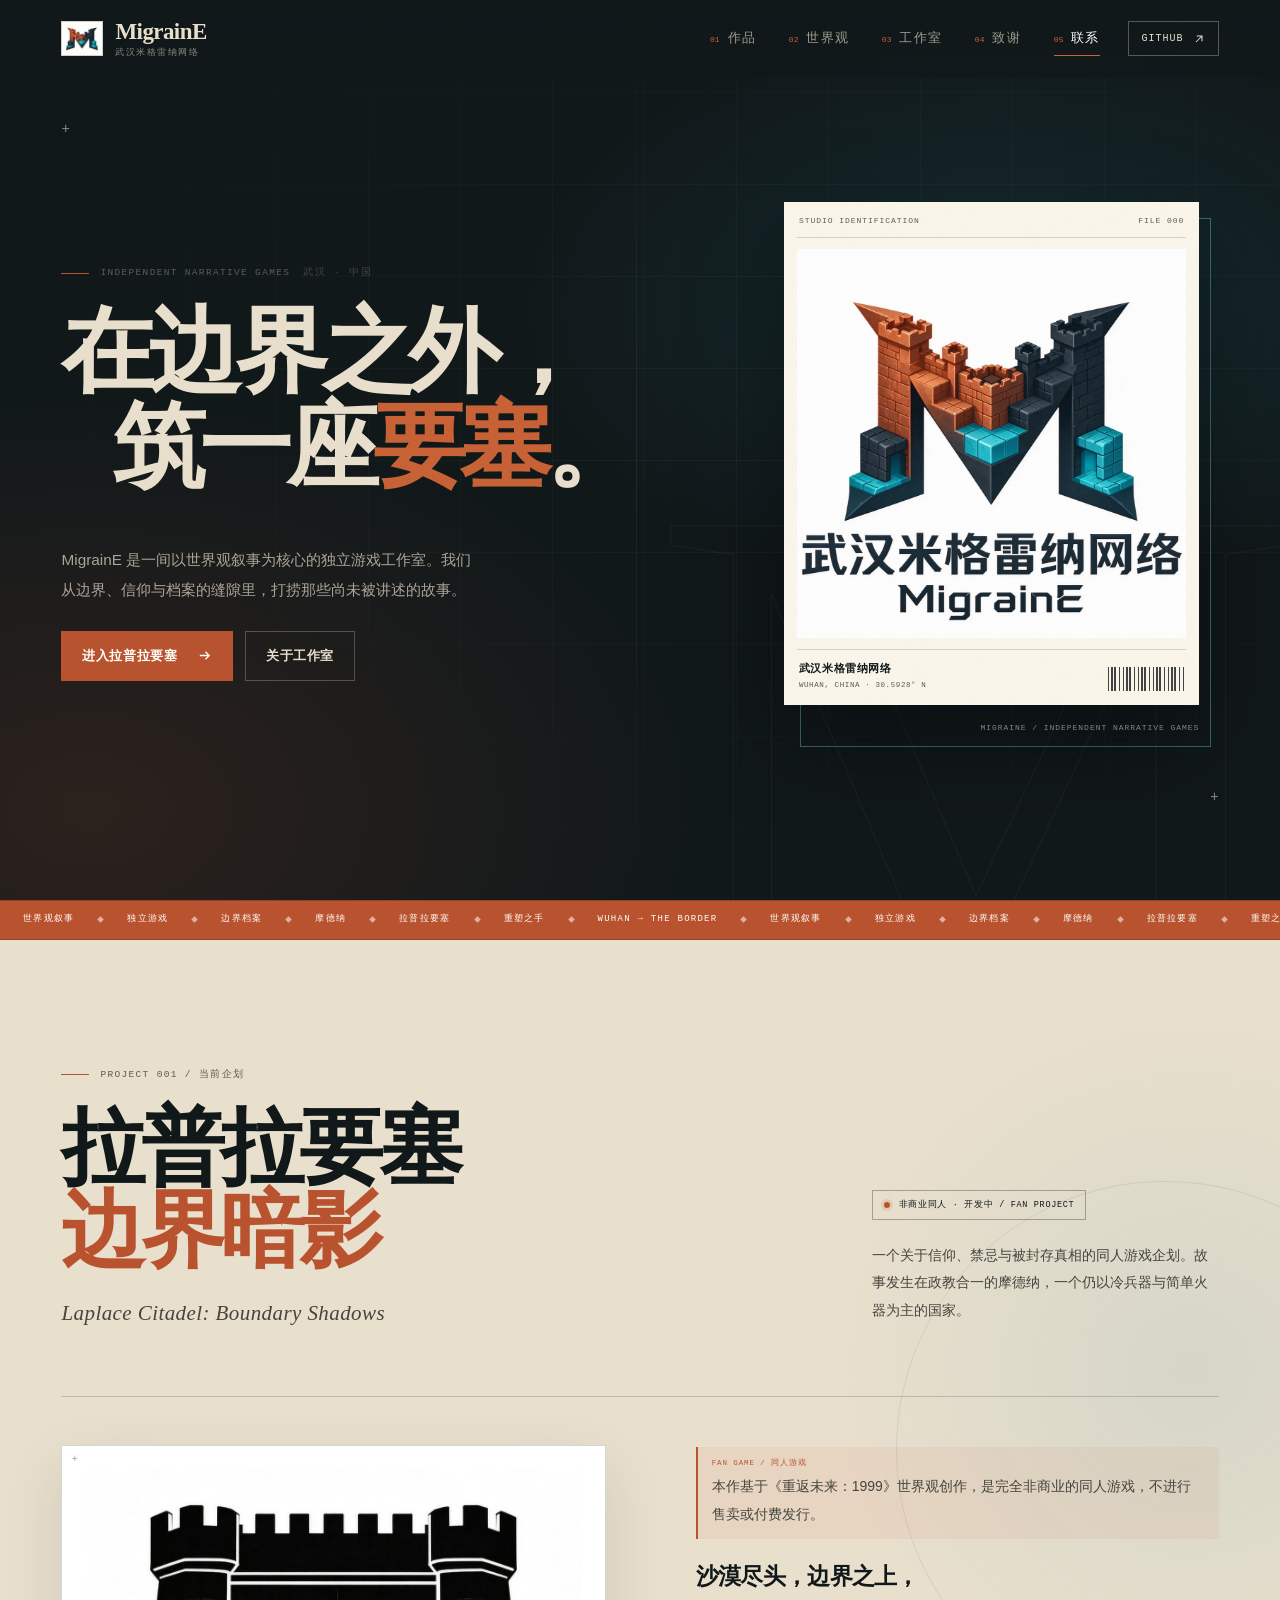
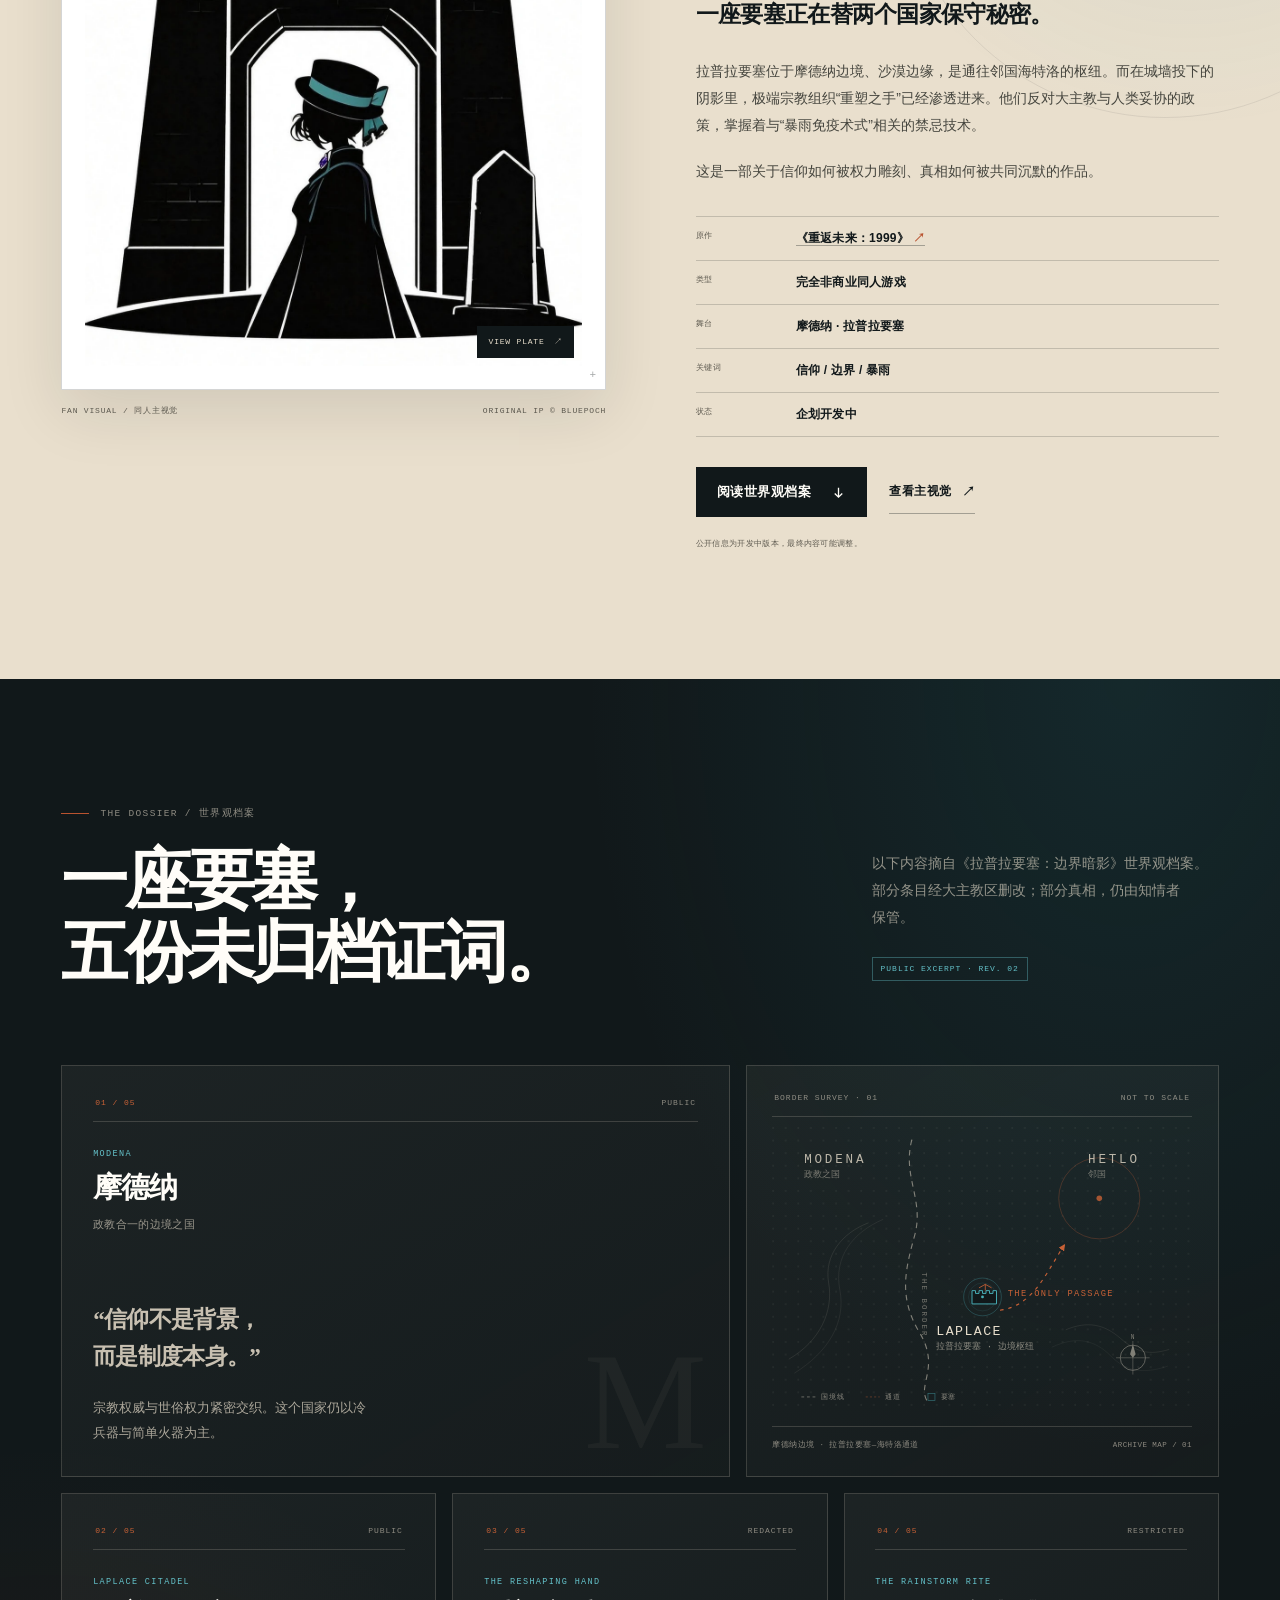
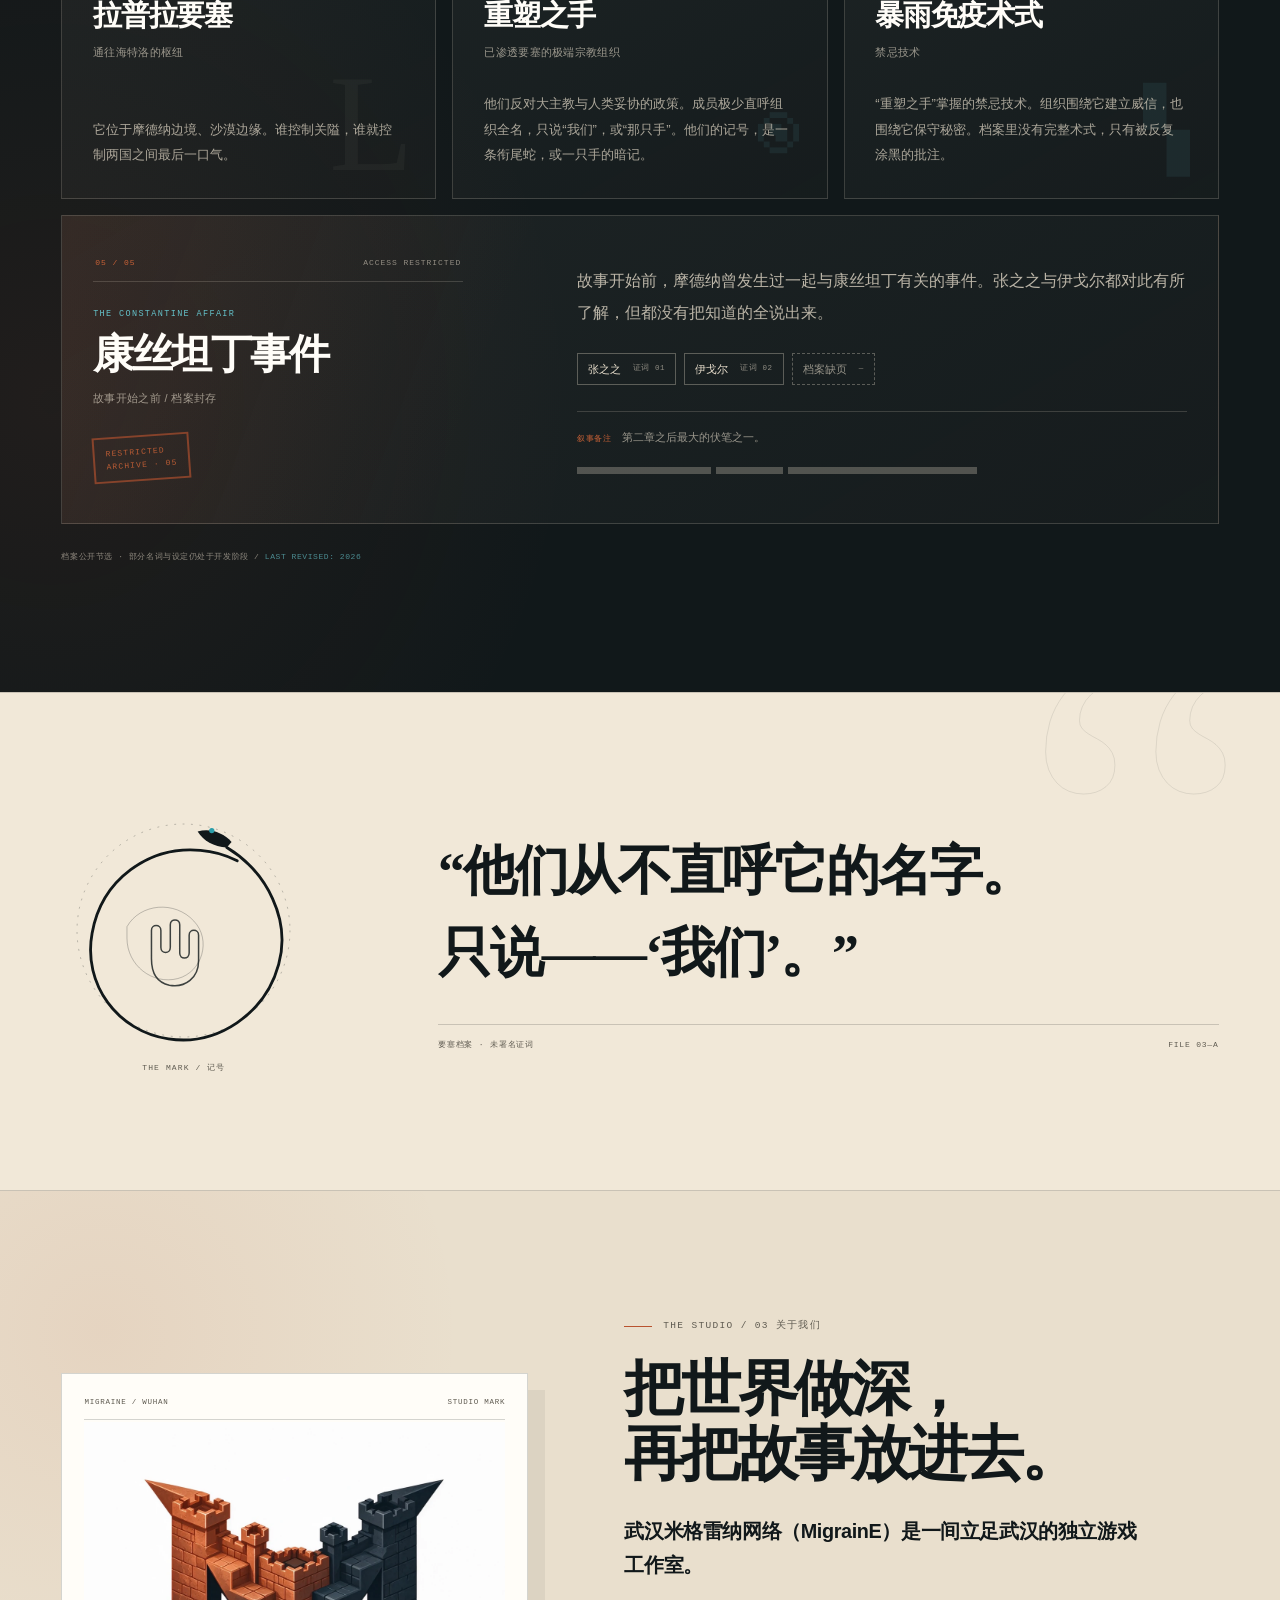
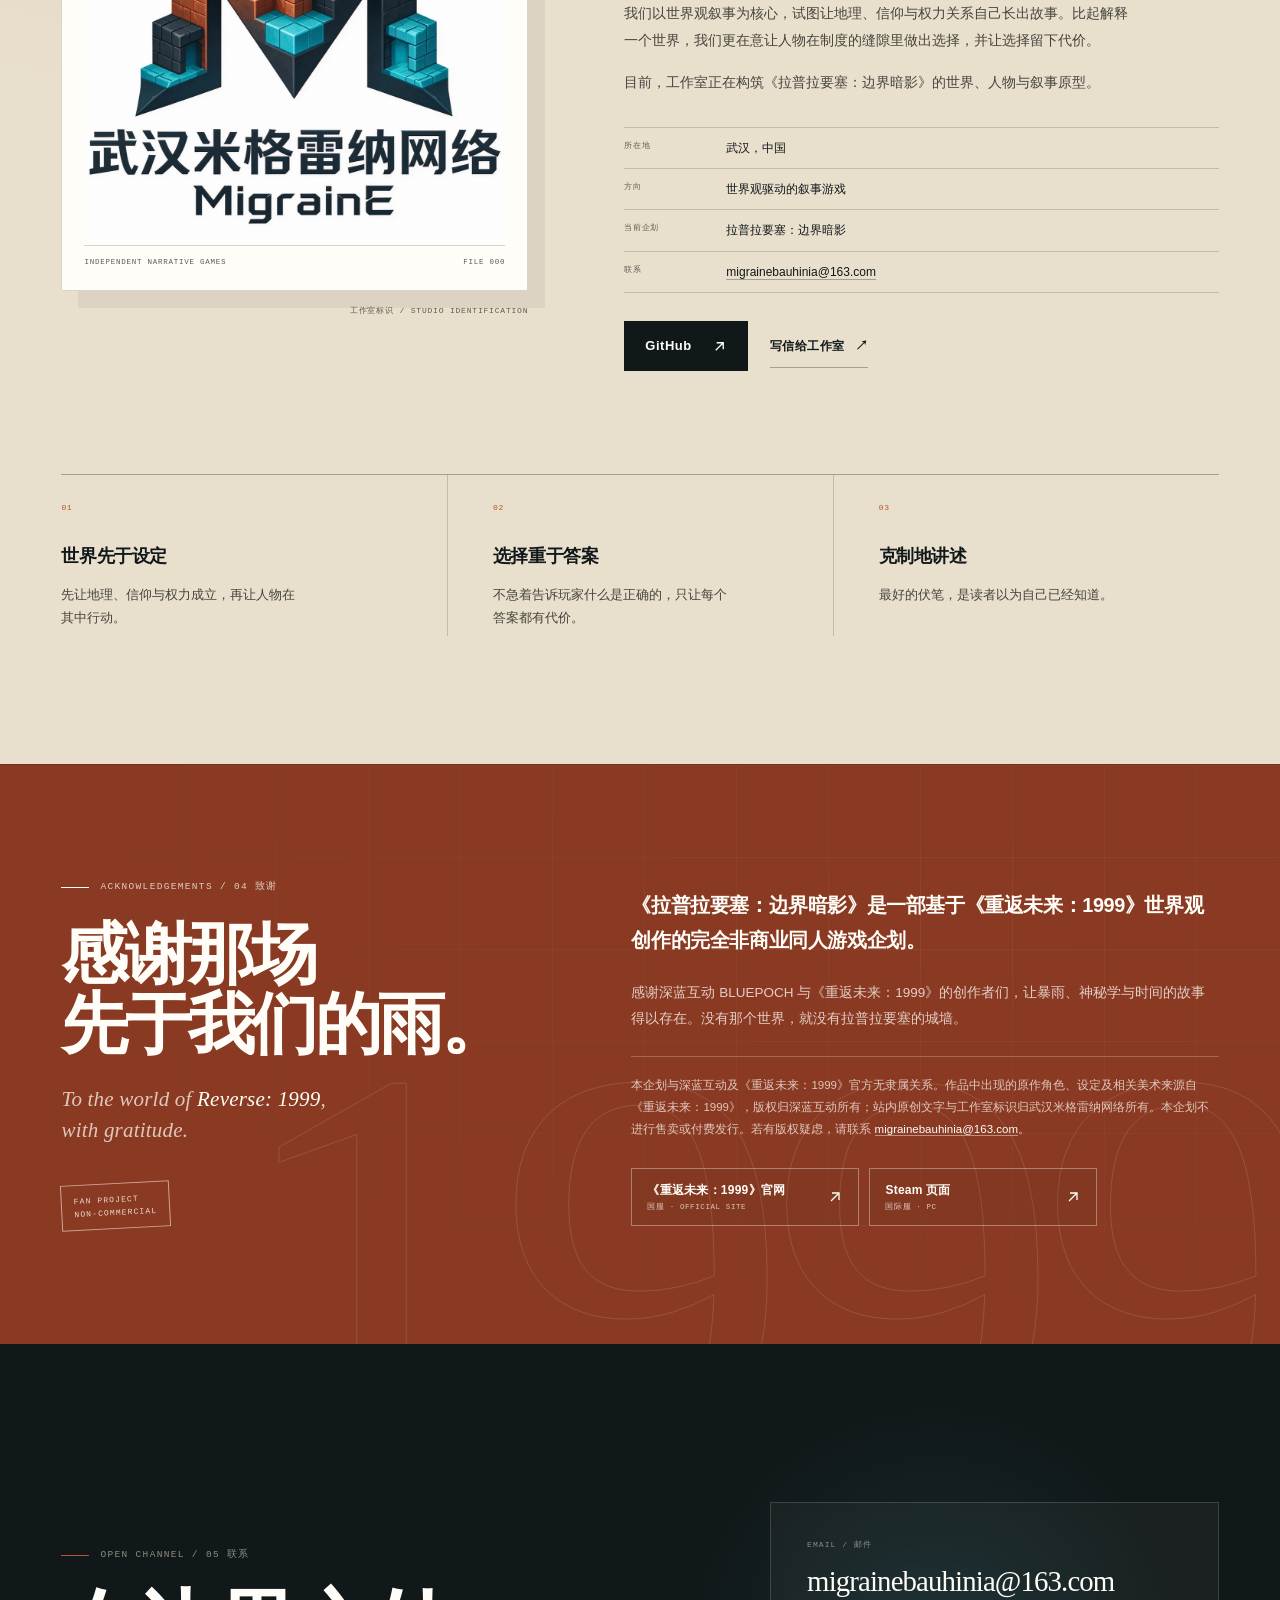
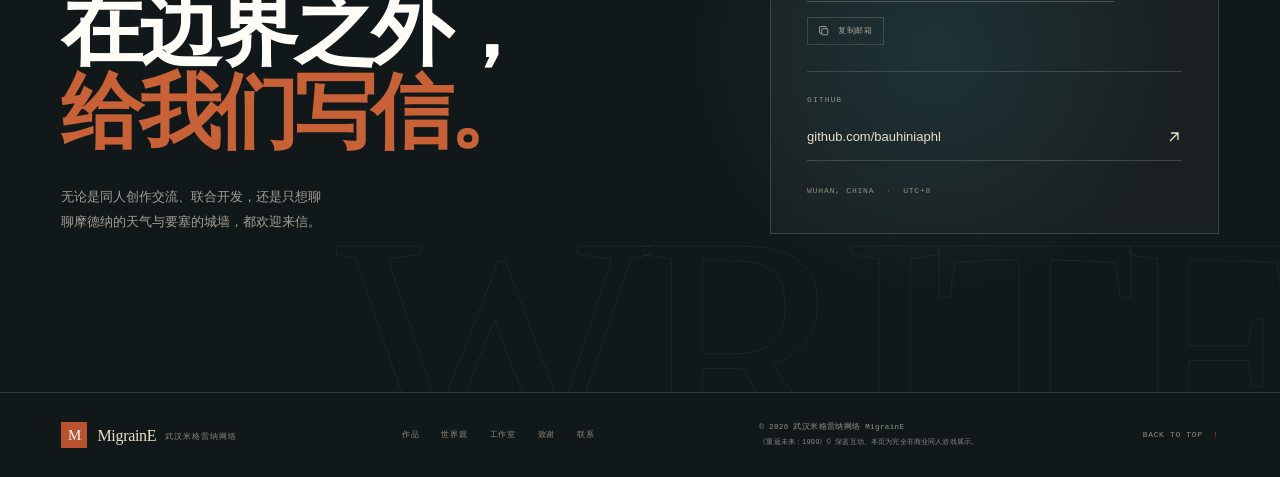
==== commit bc8d8a53: "Add files via upload" ====
--- a/index.html
+++ b/index.html
@@ -1,10 +1,10 @@
-<!DOCTYPE html>
+﻿<!DOCTYPE html>
 <html lang="zh-CN">
 <head>
   <meta charset="utf-8">
   <meta name="viewport" content="width=device-width, initial-scale=1">
   <title>MigrainE｜武汉米格雷纳网络 · 独立叙事游戏工作室</title>
-  <meta name="description" content="MigrainE（武汉米格雷纳网络）是一间位于武汉的独立叙事游戏工作室。当前企划《拉普拉要塞：边界暗影》是一部基于《重返未来：1999》世界观创作的非商业同人游戏作品。">
+  <meta name="description" content="MigrainE（武汉米格雷纳网络）是一间位于武汉的独立叙事游戏工作室。当前企划《拉普拉要塞：边界暗影》是一部基于《重返未来：1999》世界观创作的完全非商业同人游戏作品。">
   <meta name="theme-color" content="#11181a">
   <meta name="color-scheme" content="light">
   <link rel="canonical" href="https://bauhiniaphl.github.io/">
@@ -20,7 +20,7 @@
   <meta property="og:site_name" content="MigrainE">
   <meta property="og:locale" content="zh_CN">
   <meta property="og:title" content="MigrainE｜在边界之外，筑一座要塞">
-  <meta property="og:description" content="武汉米格雷纳网络是一间以世界观叙事为核心的独立游戏工作室。当前非商业同人游戏企划：《拉普拉要塞：边界暗影》，基于《重返未来：1999》世界观创作。">
+  <meta property="og:description" content="武汉米格雷纳网络是一间以世界观叙事为核心的独立游戏工作室。当前完全非商业同人游戏企划：《拉普拉要塞：边界暗影》，基于《重返未来：1999》世界观创作。">
   <meta property="og:url" content="https://bauhiniaphl.github.io/">
   <meta property="og:image" content="https://bauhiniaphl.github.io/assets/og-cover.jpg">
   <meta property="og:image:width" content="1200">
@@ -28,7 +28,7 @@
   <meta property="og:image:alt" content="MigrainE 武汉米格雷纳网络——基于《重返未来：1999》的非商业同人游戏《拉普拉要塞：边界暗影》">
   <meta name="twitter:card" content="summary_large_image">
   <meta name="twitter:title" content="MigrainE｜在边界之外，筑一座要塞">
-  <meta name="twitter:description" content="武汉米格雷纳网络是一间以世界观叙事为核心的独立游戏工作室。当前非商业同人游戏企划：《拉普拉要塞：边界暗影》，基于《重返未来：1999》世界观创作。">
+  <meta name="twitter:description" content="武汉米格雷纳网络是一间以世界观叙事为核心的独立游戏工作室。当前完全非商业同人游戏企划：《拉普拉要塞：边界暗影》，基于《重返未来：1999》世界观创作。">
   <meta name="twitter:image" content="https://bauhiniaphl.github.io/assets/og-cover.jpg">
 
   <script type="application/ld+json">
@@ -40,7 +40,7 @@
     "url": "https://bauhiniaphl.github.io/",
     "logo": "https://bauhiniaphl.github.io/assets/studio-logo.png",
     "email": "migrainebauhinia@163.com",
-    "description": "位于武汉的独立叙事游戏工作室，以世界观叙事为核心。当前企划为基于《重返未来：1999》世界观创作的非商业同人游戏作品。",
+    "description": "位于武汉的独立叙事游戏工作室，以世界观叙事为核心。当前企划为基于《重返未来：1999》世界观创作的完全非商业同人游戏作品。",
     "sameAs": ["https://github.com/bauhiniaphl"]
   }
   </script>
@@ -197,14 +197,14 @@
           </figure>
 
           <div class="project-copy reveal" style="--delay:.1s">
-            <p class="fan-project-note"><span>Fan project / 同人企划</span>本作基于《重返未来：1999》世界观创作，是非商业同人游戏作品。</p>
+            <p class="fan-project-note"><span>Fan game / 同人游戏</span>本作基于《重返未来：1999》世界观创作，是完全非商业的同人游戏，不进行售卖或付费发行。</p>
             <p class="project-lede">沙漠尽头，边界之上，<br>一座要塞正在替两个国家保守秘密。</p>
             <p>拉普拉要塞位于摩德纳边境、沙漠边缘，是通往邻国海特洛的枢纽。而在城墙投下的阴影里，极端宗教组织“重塑之手”已经渗透进来。他们反对大主教与人类妥协的政策，掌握着与“暴雨免疫术式”相关的禁忌技术。</p>
             <p>这是一部关于信仰如何被权力雕刻、真相如何被共同沉默的作品。</p>
 
             <dl class="project-meta">
               <div><dt>原作</dt><dd><a class="meta-link" href="https://re.bluepoch.com/" target="_blank" rel="noopener noreferrer">《重返未来：1999》 <span aria-hidden="true">↗</span></a></dd></div>
-              <div><dt>类型</dt><dd>非商业同人游戏</dd></div>
+              <div><dt>类型</dt><dd>完全非商业同人游戏</dd></div>
               <div><dt>舞台</dt><dd>摩德纳 · 拉普拉要塞</dd></div>
               <div><dt>关键词</dt><dd>信仰 / 边界 / 暴雨</dd></div>
               <div><dt>状态</dt><dd>企划开发中</dd></div>
@@ -479,9 +479,9 @@
           </div>
 
           <div class="ack-copy reveal" style="--delay:.08s">
-            <p class="ack-lede">《拉普拉要塞：边界暗影》是一部基于《重返未来：1999》世界观创作的非商业同人游戏企划。</p>
+            <p class="ack-lede">《拉普拉要塞：边界暗影》是一部基于《重返未来：1999》世界观创作的完全非商业同人游戏企划。</p>
             <p>感谢深蓝互动 BLUEPOCH 与《重返未来：1999》的创作者们，让暴雨、神秘学与时间的故事得以存在。没有那个世界，就没有拉普拉要塞的城墙。</p>
-            <p class="ack-legal">本企划与深蓝互动及《重返未来：1999》官方无隶属关系。作品中出现的原作角色、设定及相关美术来源自《重返未来：1999》，版权归深蓝互动所有；站内原创文字与工作室标识归武汉米格雷纳网络所有。若有版权疑虑，请联系 <a href="mailto:migrainebauhinia@163.com">migrainebauhinia@163.com</a>。</p>
+            <p class="ack-legal">本企划与深蓝互动及《重返未来：1999》官方无隶属关系。作品中出现的原作角色、设定及相关美术来源自《重返未来：1999》，版权归深蓝互动所有；站内原创文字与工作室标识归武汉米格雷纳网络所有。本企划不进行售卖或付费发行。若有版权疑虑，请联系 <a href="mailto:migrainebauhinia@163.com">migrainebauhinia@163.com</a>。</p>
 
             <div class="ack-links">
               <a class="ack-link" href="https://re.bluepoch.com/" target="_blank" rel="noopener noreferrer">
@@ -512,7 +512,7 @@
           <div class="contact-copy">
             <p class="eyebrow eyebrow--light reveal"><span class="eyebrow-line" aria-hidden="true"></span>Open channel / 05 联系</p>
             <h2 class="reveal" id="contact-title" style="--delay:.06s">在边界之外，<br><em>给我们写信。</em></h2>
-            <p class="reveal" style="--delay:.12s">无论是联合开发、发行合作，还是只想聊聊摩德纳的天气与要塞的城墙，都欢迎来信。</p>
+            <p class="reveal" style="--delay:.12s">无论是同人创作交流、联合开发，还是只想聊聊摩德纳的天气与要塞的城墙，都欢迎来信。</p>
           </div>
 
           <div class="contact-card reveal" style="--delay:.16s">
@@ -548,7 +548,7 @@
         <a href="#acknowledgements">致谢</a>
         <a href="#contact">联系</a>
       </nav>
-      <p class="copyright">© <span data-year>2026</span> 武汉米格雷纳网络 MigrainE<br><span class="copyright-note">《重返未来：1999》© 深蓝互动。本页为非商业同人企划展示。</span></p>
+      <p class="copyright">© <span data-year>2026</span> 武汉米格雷纳网络 MigrainE<br><span class="copyright-note">《重返未来：1999》© 深蓝互动。本页为完全非商业同人游戏展示。</span></p>
       <a class="back-top" href="#top">Back to top <span aria-hidden="true">↑</span></a>
     </div>
   </footer>
@@ -576,3 +576,5 @@
 
 
 
+
+
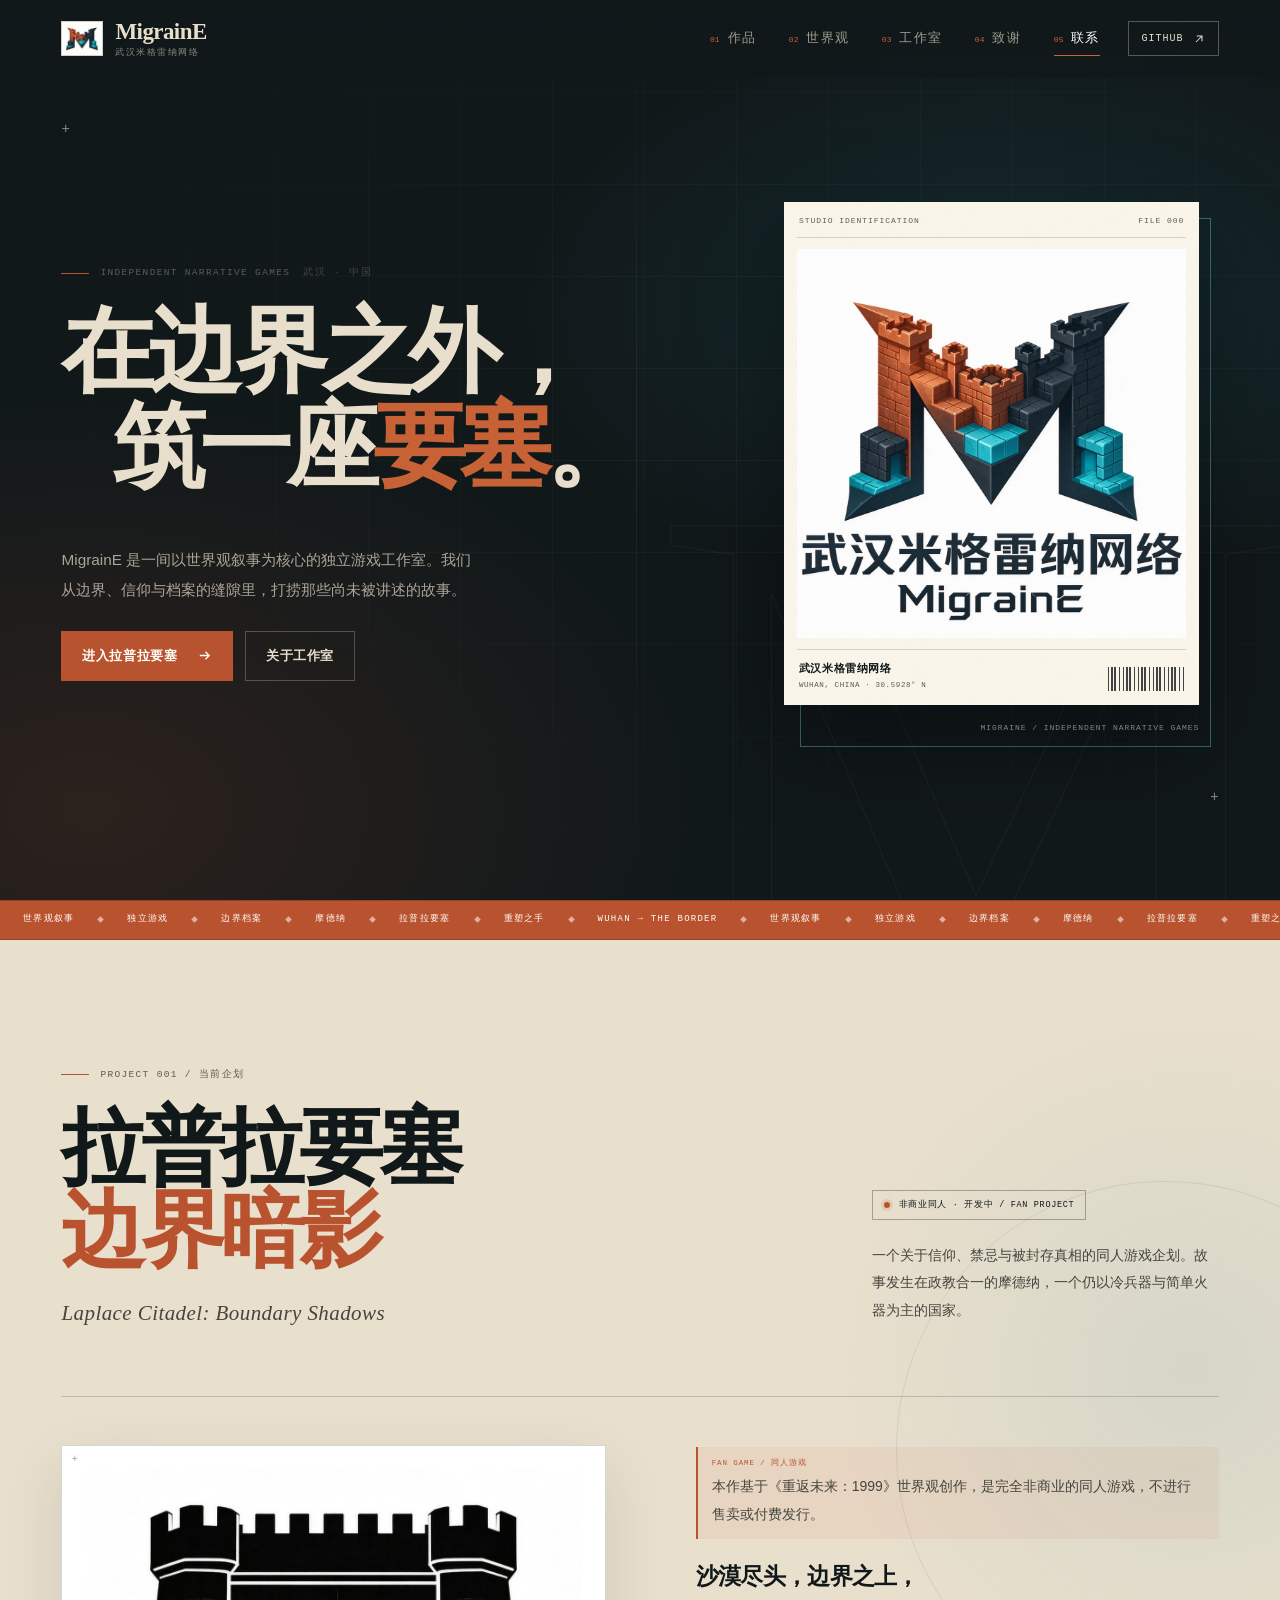
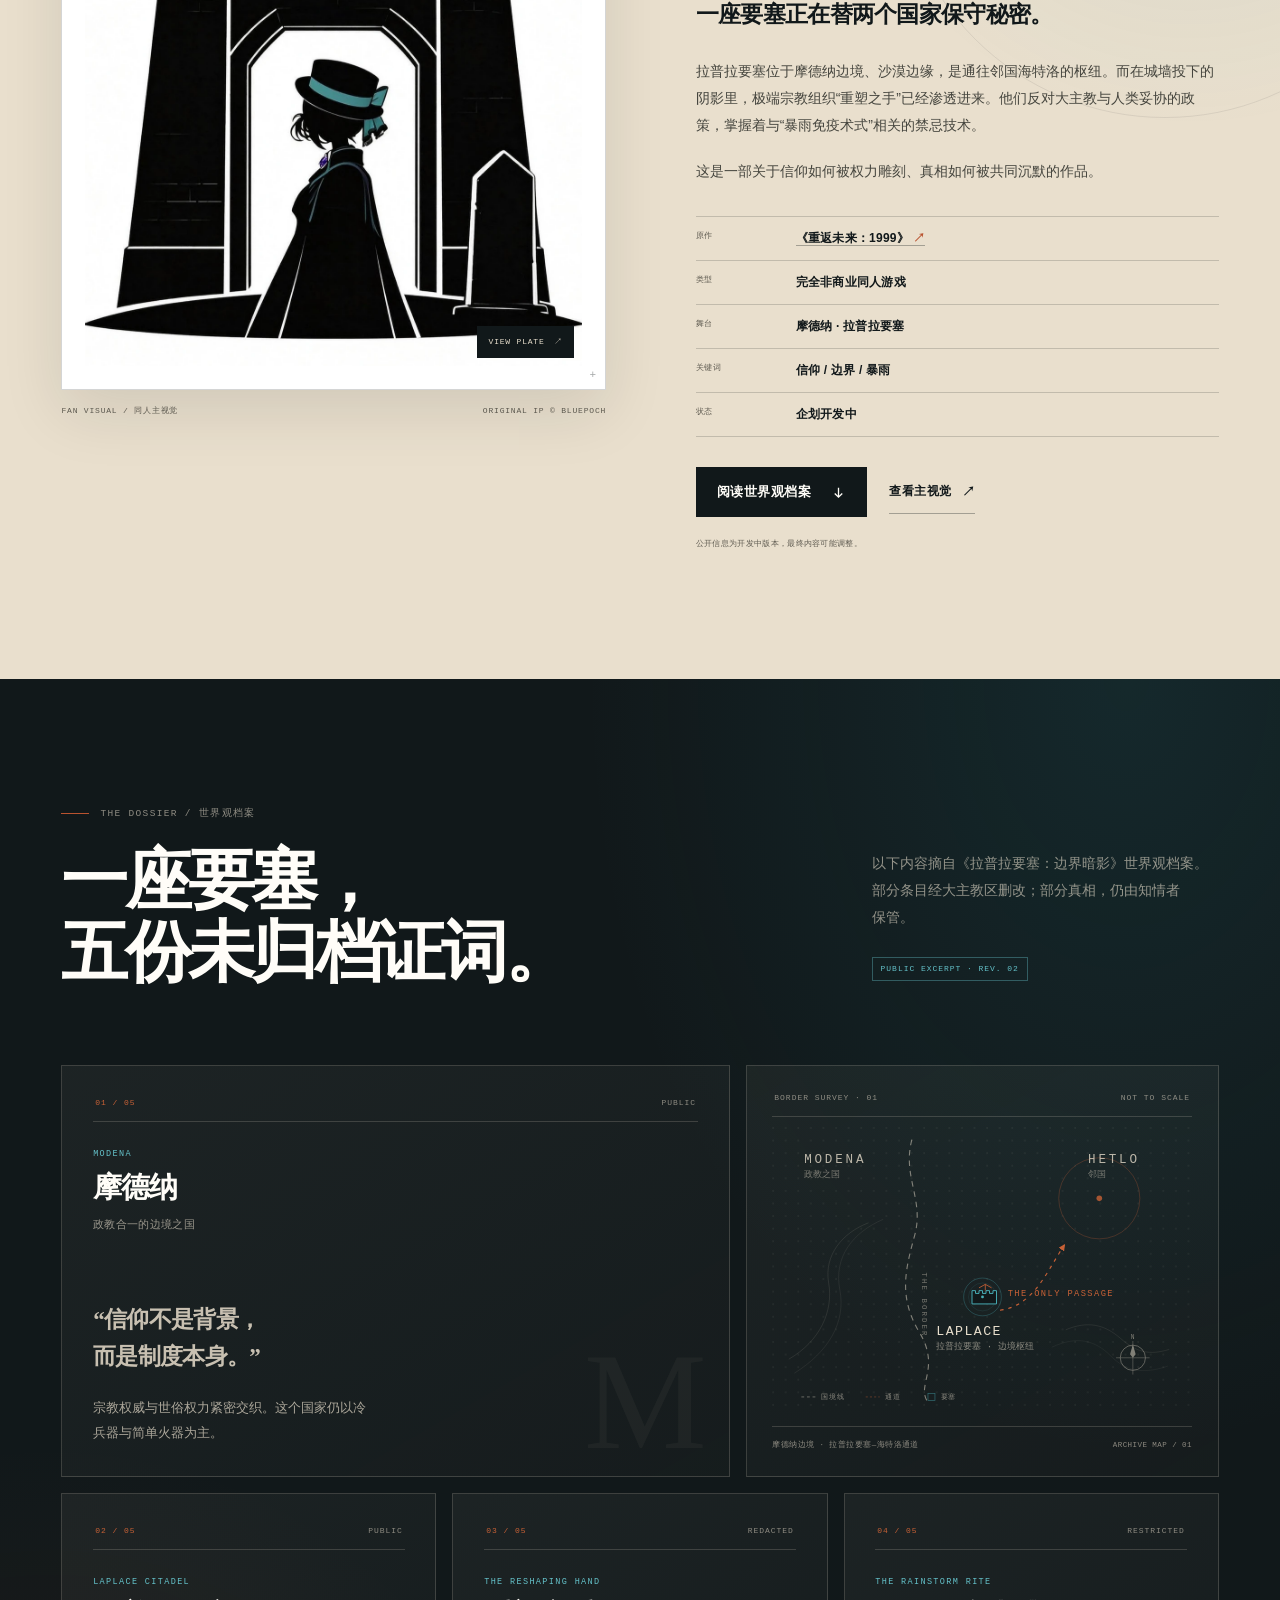
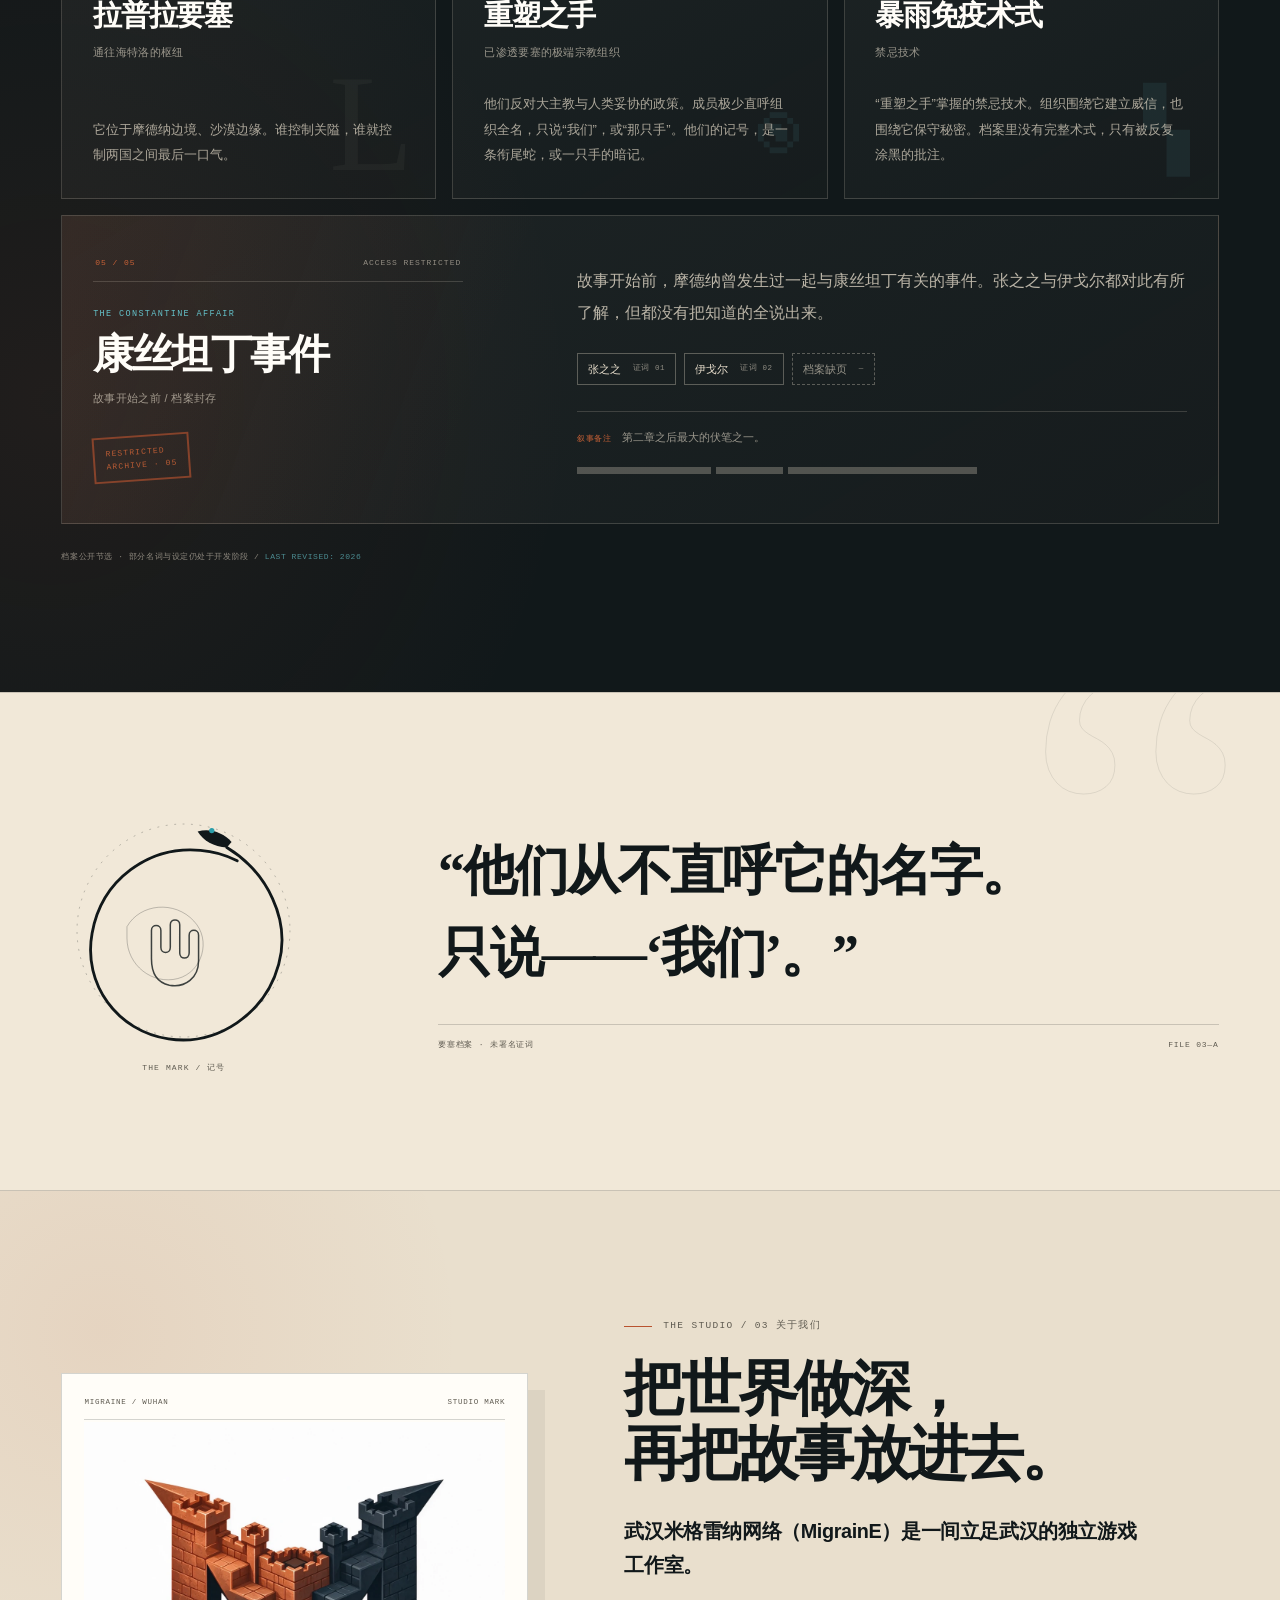
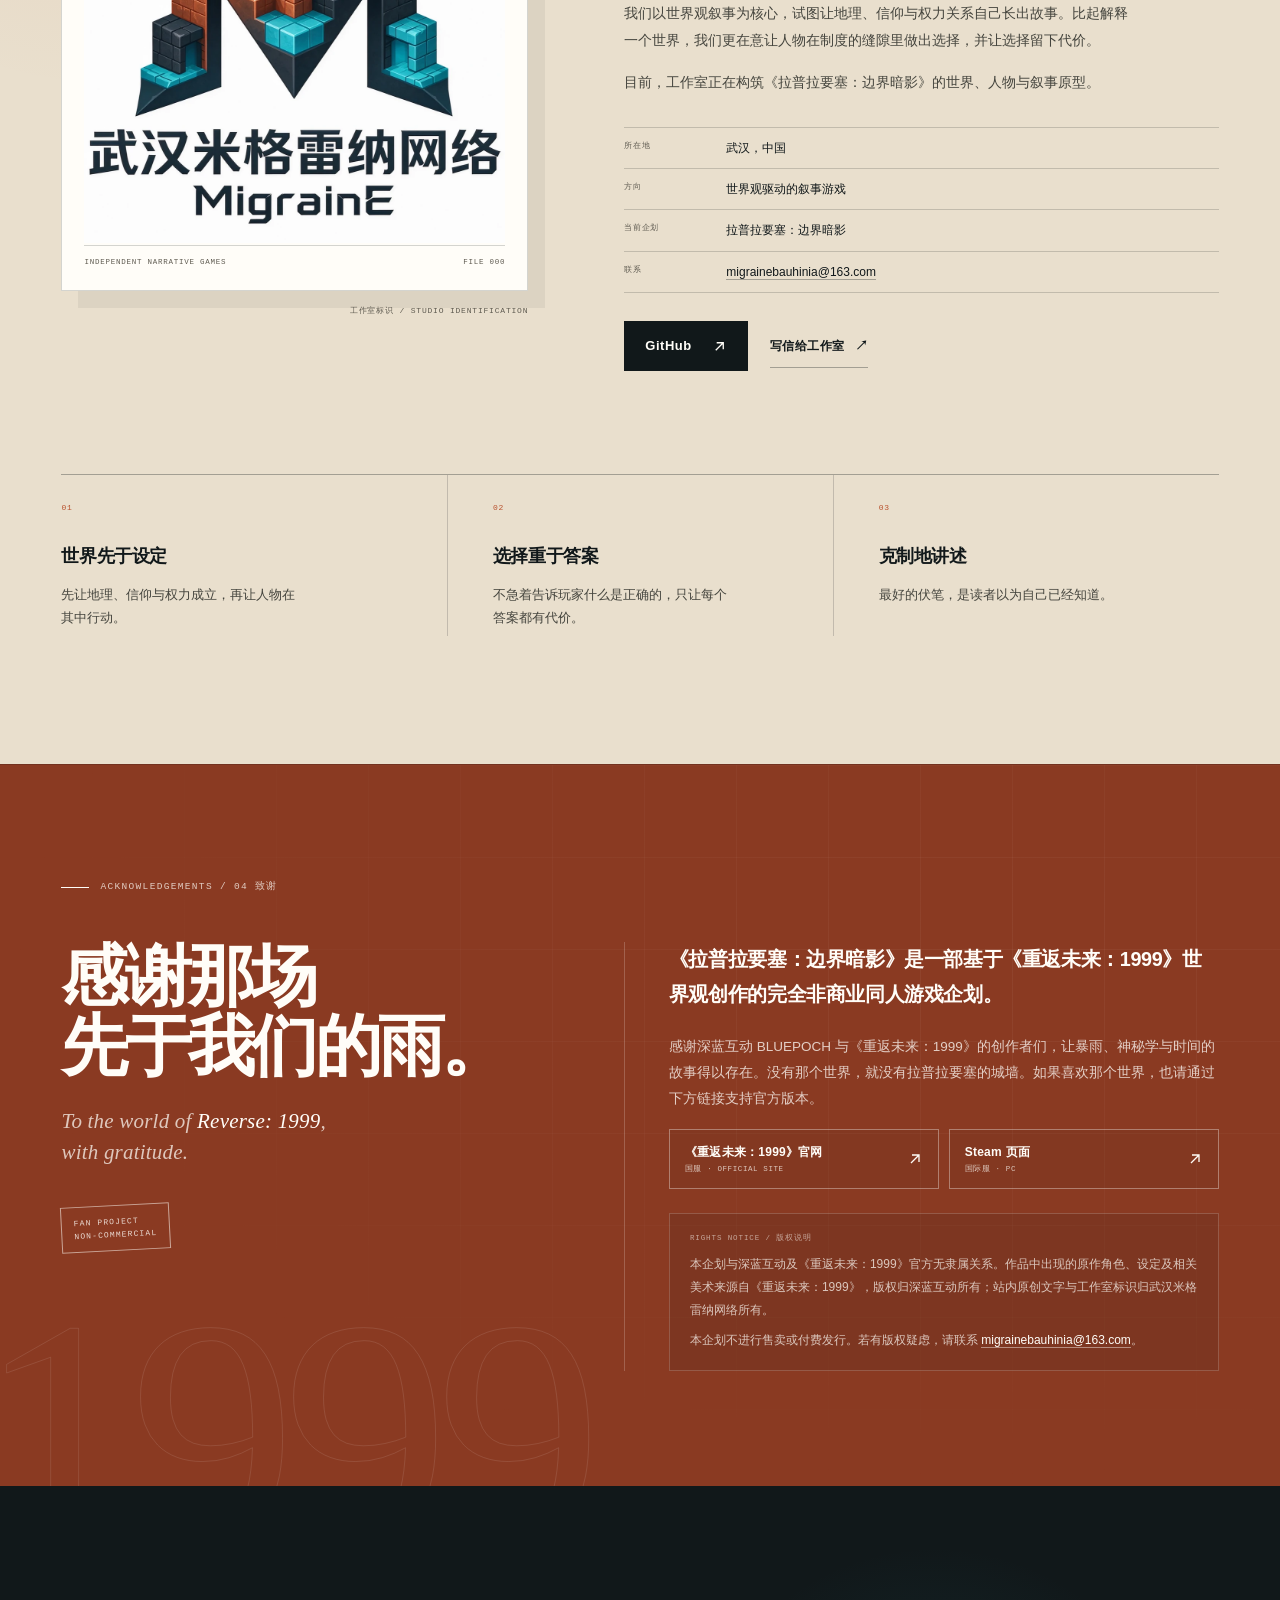
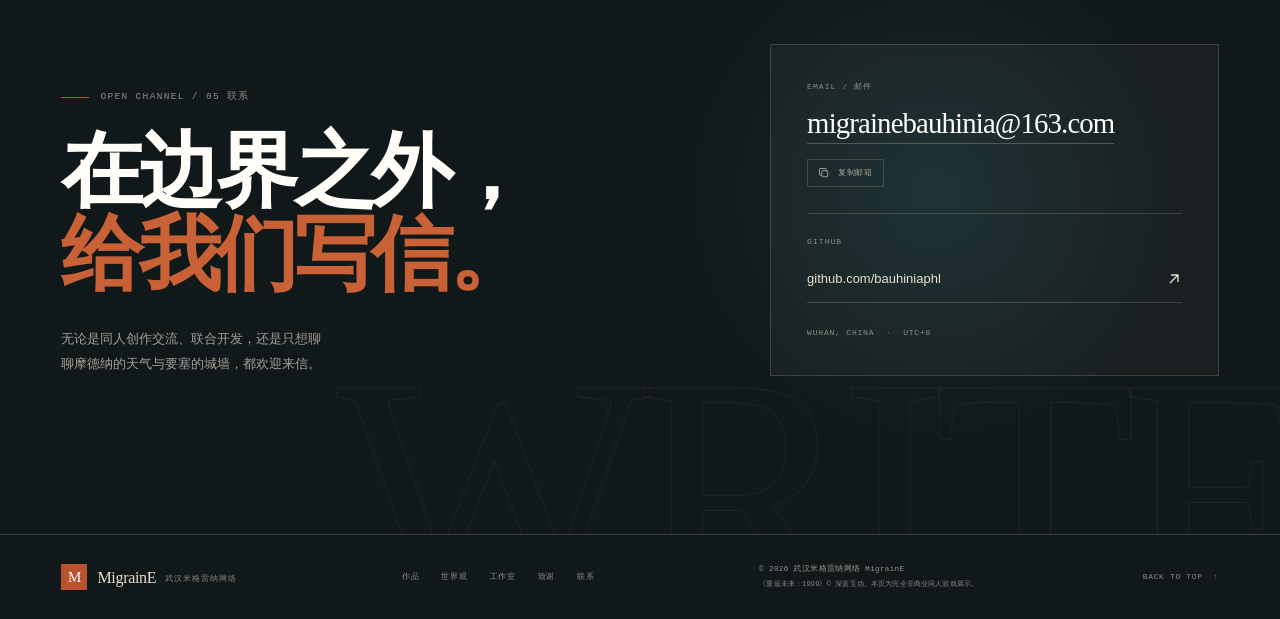
==== commit 395d2182: "Add files via upload" ====
--- a/index.html
+++ b/index.html
@@ -470,9 +470,10 @@
     <section class="acknowledgements" id="acknowledgements" aria-labelledby="acknowledgements-title">
       <span class="ack-ghost" aria-hidden="true">1999</span>
       <div class="container">
+        <p class="eyebrow ack-eyebrow reveal"><span class="eyebrow-line" aria-hidden="true"></span>Acknowledgements / 04 致谢</p>
+
         <div class="ack-grid">
           <div class="ack-heading reveal">
-            <p class="eyebrow"><span class="eyebrow-line" aria-hidden="true"></span>Acknowledgements / 04 致谢</p>
             <h2 id="acknowledgements-title">感谢那场<br>先于我们的雨。</h2>
             <p class="ack-en">To the world of <em>Reverse: 1999</em>,<br>with gratitude.</p>
             <span class="ack-stamp" aria-hidden="true">Fan project<br>Non-commercial</span>
@@ -480,8 +481,7 @@
 
           <div class="ack-copy reveal" style="--delay:.08s">
             <p class="ack-lede">《拉普拉要塞：边界暗影》是一部基于《重返未来：1999》世界观创作的完全非商业同人游戏企划。</p>
-            <p>感谢深蓝互动 BLUEPOCH 与《重返未来：1999》的创作者们，让暴雨、神秘学与时间的故事得以存在。没有那个世界，就没有拉普拉要塞的城墙。</p>
-            <p class="ack-legal">本企划与深蓝互动及《重返未来：1999》官方无隶属关系。作品中出现的原作角色、设定及相关美术来源自《重返未来：1999》，版权归深蓝互动所有；站内原创文字与工作室标识归武汉米格雷纳网络所有。本企划不进行售卖或付费发行。若有版权疑虑，请联系 <a href="mailto:migrainebauhinia@163.com">migrainebauhinia@163.com</a>。</p>
+            <p>感谢深蓝互动 BLUEPOCH 与《重返未来：1999》的创作者们，让暴雨、神秘学与时间的故事得以存在。没有那个世界，就没有拉普拉要塞的城墙。如果喜欢那个世界，也请通过下方链接支持官方版本。</p>
 
             <div class="ack-links">
               <a class="ack-link" href="https://re.bluepoch.com/" target="_blank" rel="noopener noreferrer">
@@ -498,6 +498,12 @@
                 </span>
                 <svg viewBox="0 0 16 16" aria-hidden="true"><path d="M4 12 12 4M5 4h7v7"/></svg>
               </a>
+            </div>
+
+            <div class="ack-legal">
+              <p class="ack-legal-label">Rights notice / 版权说明</p>
+              <p>本企划与深蓝互动及《重返未来：1999》官方无隶属关系。作品中出现的原作角色、设定及相关美术来源自《重返未来：1999》，版权归深蓝互动所有；站内原创文字与工作室标识归武汉米格雷纳网络所有。</p>
+              <p>本企划不进行售卖或付费发行。若有版权疑虑，请联系 <a href="mailto:migrainebauhinia@163.com">migrainebauhinia@163.com</a>。</p>
             </div>
           </div>
         </div>
@@ -578,3 +584,4 @@
 
 
 
+
--- a/styles.css
+++ b/styles.css
@@ -1793,16 +1793,27 @@
 
 .ack-ghost {
   position: absolute;
-  right: -0.05em;
-  bottom: -0.28em;
+  left: -0.07em;
+  bottom: -0.25em;
   color: transparent;
   font-family: var(--display);
-  font-size: clamp(250px, 46vw, 680px);
+  font-size: clamp(200px, 26vw, 400px);
   letter-spacing: -0.04em;
   line-height: 0.8;
-  -webkit-text-stroke: 1px rgba(255, 253, 248, 0.12);
+  -webkit-text-stroke: 1px rgba(255, 253, 248, 0.1);
   pointer-events: none;
   user-select: none;
+}
+
+.ack-eyebrow {
+  position: relative;
+  z-index: 1;
+  margin-bottom: clamp(30px, 4vw, 48px);
+  color: rgba(255, 253, 248, 0.74);
+}
+
+.ack-eyebrow .eyebrow-line {
+  background: var(--paper-bright);
 }
 
 .ack-grid {
@@ -1810,17 +1821,8 @@
   z-index: 1;
   display: grid;
   grid-template-columns: minmax(0, 0.9fr) minmax(0, 1.1fr);
-  gap: clamp(42px, 7vw, 112px);
+  gap: clamp(42px, 6vw, 96px);
   align-items: start;
-}
-
-.ack-heading .eyebrow {
-  margin-bottom: 26px;
-  color: rgba(255, 253, 248, 0.74);
-}
-
-.ack-heading .eyebrow-line {
-  background: var(--paper-bright);
 }
 
 .ack-heading h2 {
@@ -1859,8 +1861,7 @@
 }
 
 .ack-copy {
-  max-width: 650px;
-  padding-top: 8px;
+  max-width: 660px;
 }
 
 .ack-copy > p {
@@ -1879,40 +1880,21 @@
   line-height: 1.75;
 }
 
-.ack-copy .ack-legal {
-  margin: 24px 0 0;
-  padding-top: 18px;
-  border-top: 1px solid rgba(255, 253, 248, 0.22);
-  color: rgba(255, 253, 248, 0.72);
-  font-size: 11.5px;
-  line-height: 1.9;
-}
-
-.ack-legal a {
-  color: var(--paper-bright);
-  border-bottom: 1px solid rgba(255, 253, 248, 0.44);
-  transition: border-color 0.25s ease, color 0.25s ease;
-}
-
-.ack-legal a:hover {
-  color: #ffd8c1;
-  border-color: #ffd8c1;
-}
-
 .ack-links {
-  display: flex;
-  flex-wrap: wrap;
+  display: grid;
+  grid-template-columns: repeat(2, minmax(0, 1fr));
   gap: 10px;
-  margin-top: 27px;
+  margin: 10px 0 24px;
 }
 
 .ack-link {
   display: flex;
   align-items: center;
   justify-content: space-between;
-  gap: 30px;
-  min-width: 228px;
-  padding: 12px 15px;
+  gap: 18px;
+  width: 100%;
+  min-width: 0;
+  padding: 13px 15px;
   border: 1px solid rgba(255, 253, 248, 0.36);
   background: rgba(17, 24, 26, 0.05);
   color: var(--paper-bright);
@@ -1920,6 +1902,44 @@
     background 0.3s ease,
     border-color 0.3s ease,
     transform 0.3s var(--ease);
+}
+
+.ack-legal {
+  padding: 18px 20px;
+  border: 1px solid rgba(255, 253, 248, 0.18);
+  background: rgba(17, 24, 26, 0.1);
+}
+
+.ack-legal-label {
+  margin: 0 0 9px;
+  color: rgba(255, 253, 248, 0.56);
+  font-family: var(--mono);
+  font-size: 7.5px;
+  letter-spacing: 0.12em;
+  line-height: 1.6;
+  text-transform: uppercase;
+}
+
+.ack-legal p:not(.ack-legal-label) {
+  margin: 0 0 8px;
+  color: rgba(255, 253, 248, 0.72);
+  font-size: 12px;
+  line-height: 1.9;
+}
+
+.ack-legal p:last-child {
+  margin-bottom: 0;
+}
+
+.ack-legal a {
+  color: var(--paper-bright);
+  border-bottom: 1px solid rgba(255, 253, 248, 0.44);
+  transition: border-color 0.25s ease, color 0.25s ease;
+}
+
+.ack-legal a:hover {
+  color: #ffd8c1;
+  border-color: #ffd8c1;
 }
 
 .ack-link-text {
@@ -1962,6 +1982,13 @@
 
 .ack-link:hover svg {
   transform: translate(3px, -3px);
+}
+
+@media (min-width: 981px) {
+  .ack-copy {
+    padding-left: clamp(28px, 3.4vw, 48px);
+    border-left: 1px solid rgba(255, 253, 248, 0.2);
+  }
 }
 
 .acknowledgements :focus-visible {
@@ -2791,6 +2818,14 @@
     padding-top: 0;
   }
 
+  .ack-eyebrow {
+    margin-bottom: 28px;
+  }
+
+  .ack-ghost {
+    display: none;
+  }
+
   .contact {
     min-height: 0;
   }
@@ -3121,8 +3156,8 @@
     font-size: clamp(2.6rem, 11.5vw, 3.8rem);
   }
 
-  .ack-heading .eyebrow {
-    margin-bottom: 20px;
+  .ack-eyebrow {
+    margin-bottom: 24px;
   }
 
   .ack-en {
@@ -3142,21 +3177,22 @@
     font-size: 1.08rem;
   }
 
-  .ack-copy .ack-legal {
-    font-size: 11px;
-  }
-
   .ack-links {
-    flex-direction: column;
-  }
-
-  .ack-link {
-    width: 100%;
-    min-width: 0;
+    grid-template-columns: 1fr;
+    margin-top: 8px;
+    margin-bottom: 20px;
+  }
+
+  .ack-legal {
+    padding: 15px 16px;
+  }
+
+  .ack-legal p:not(.ack-legal-label) {
+    font-size: 11.5px;
   }
 
   .ack-ghost {
-    font-size: 72vw;
+    display: none;
   }
 
   .contact {
